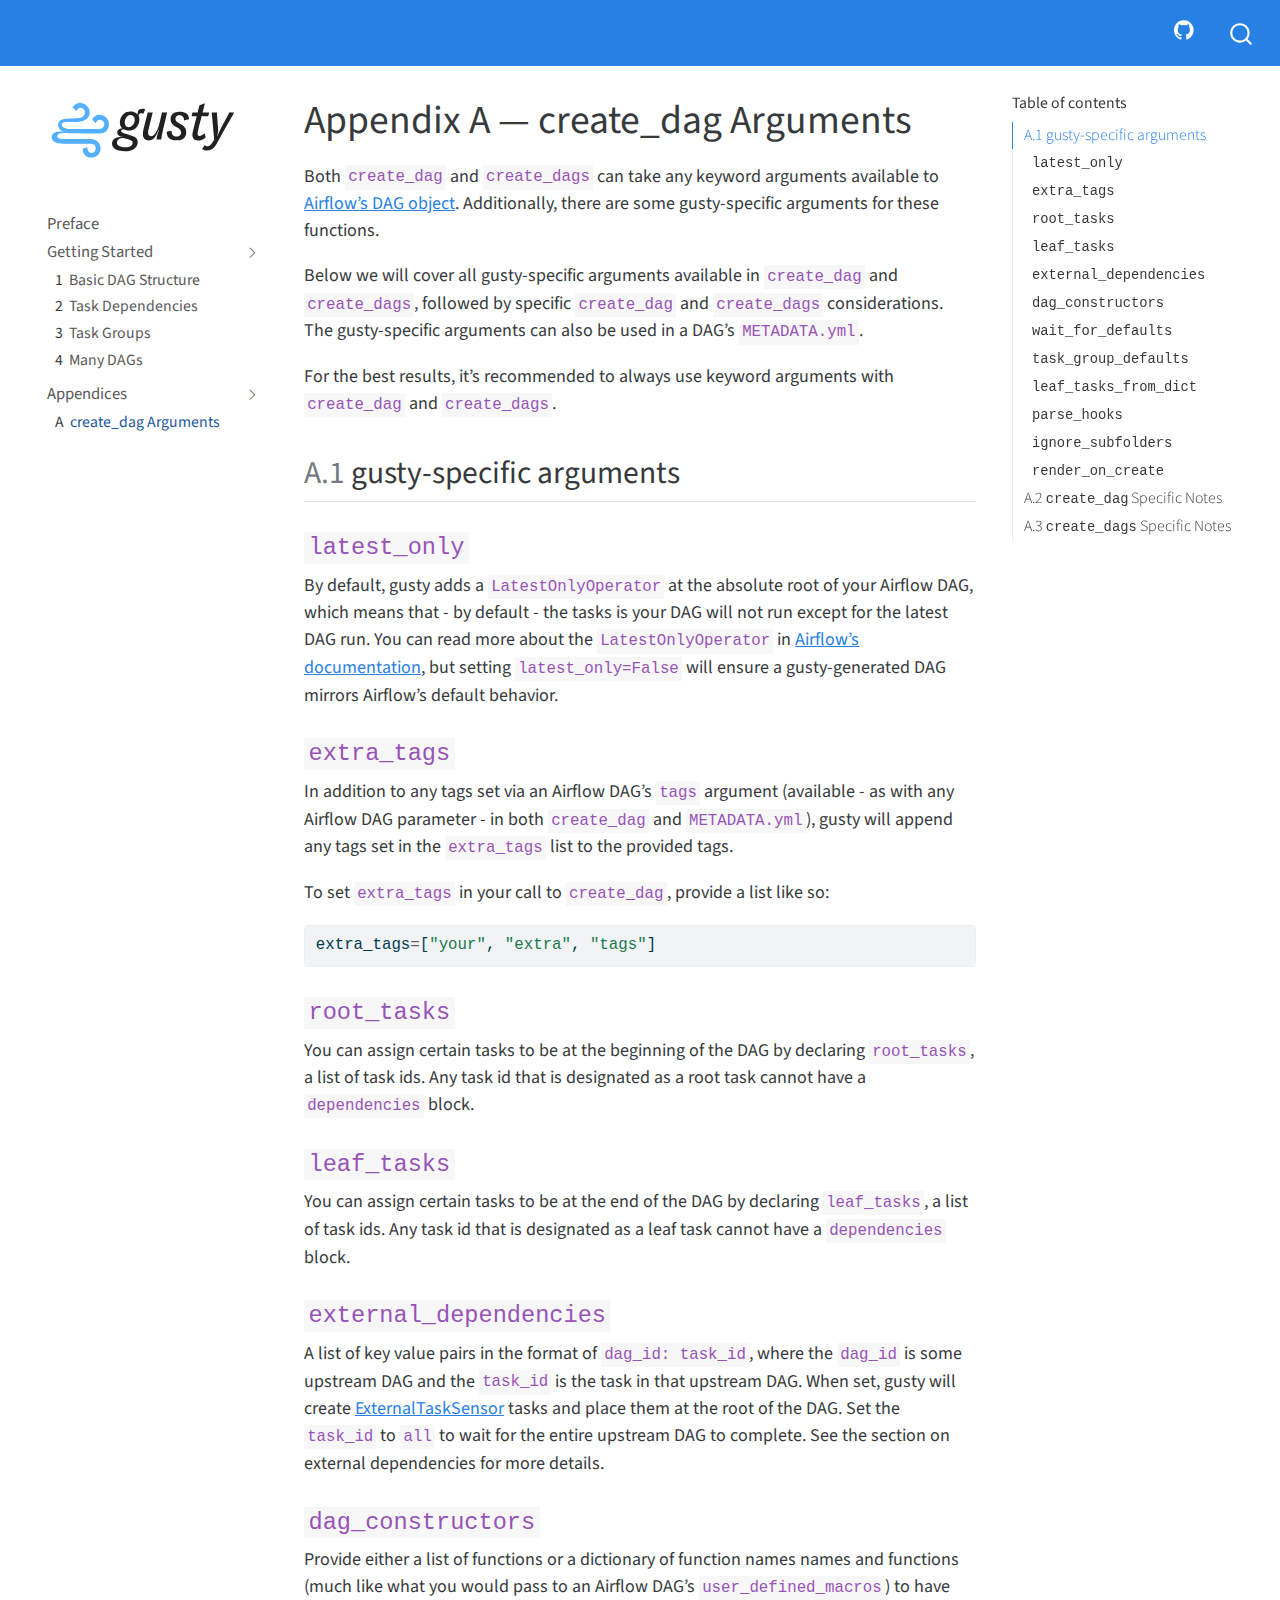
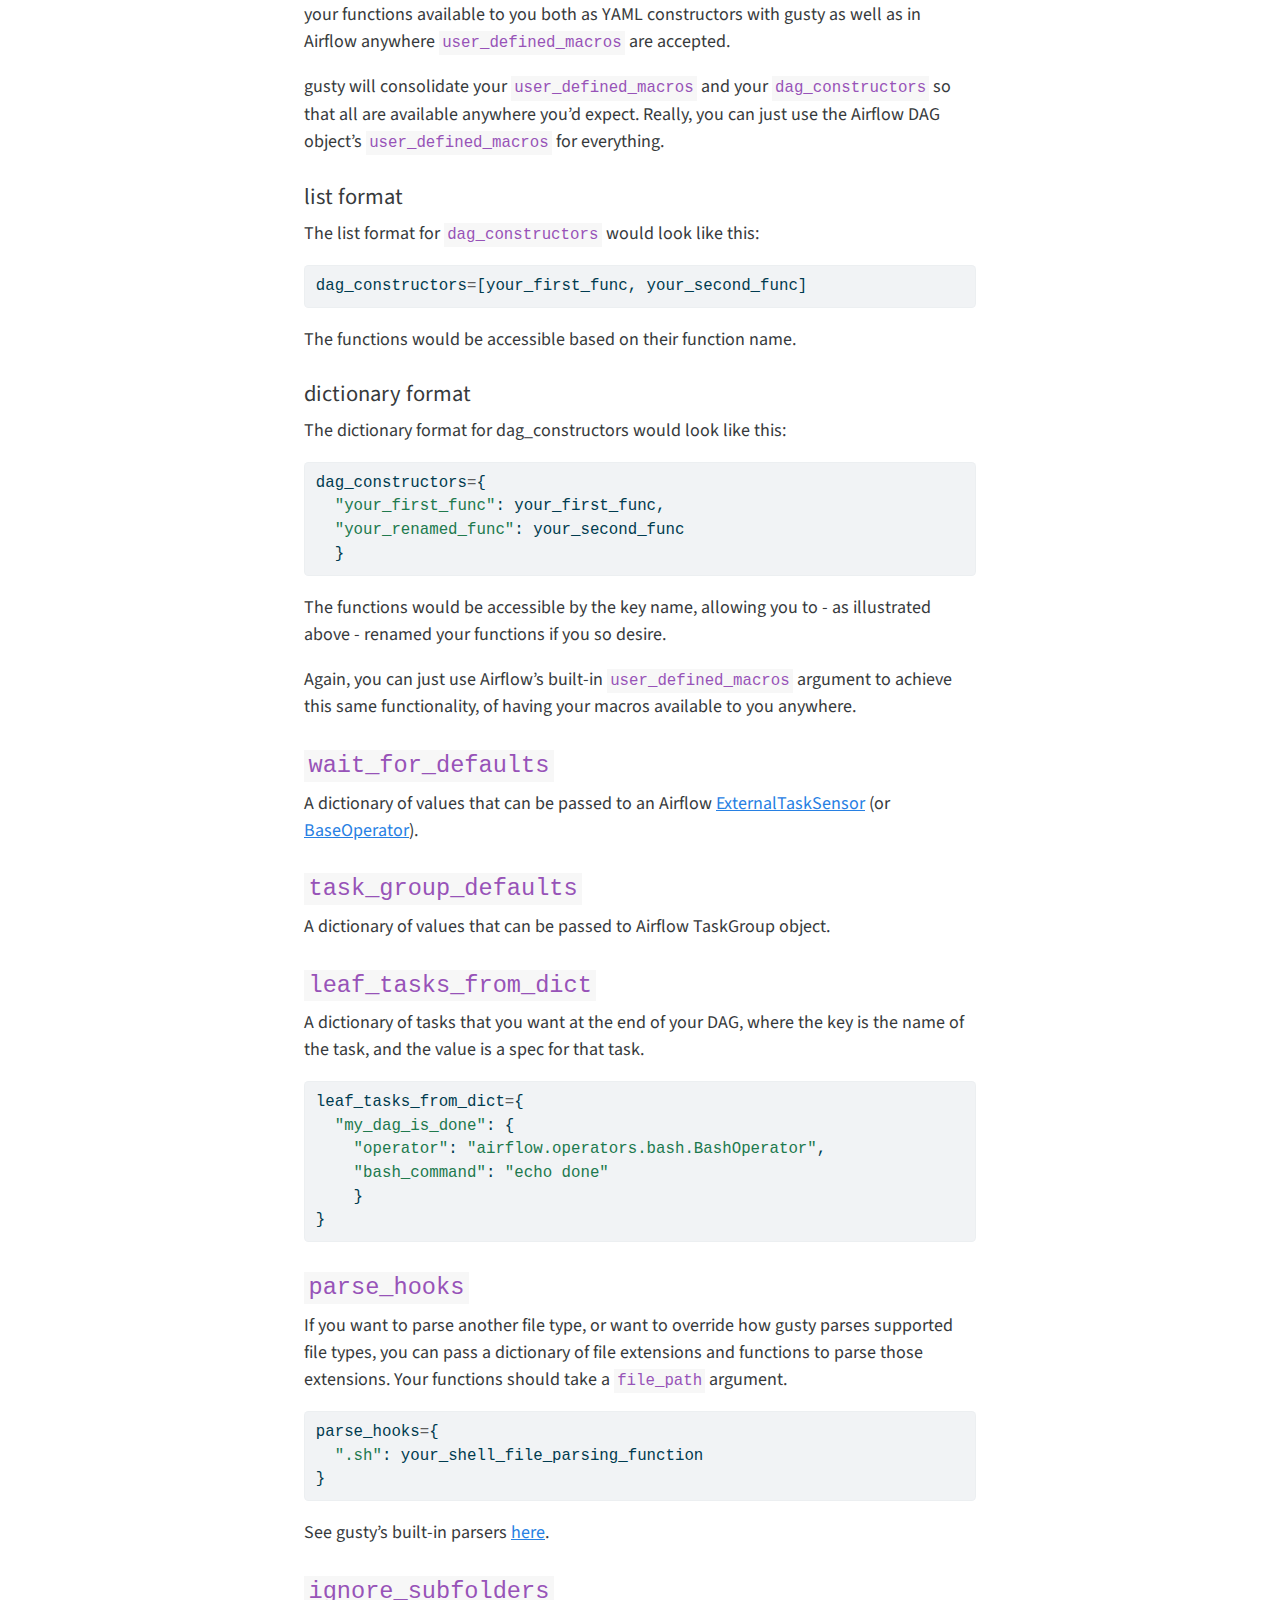
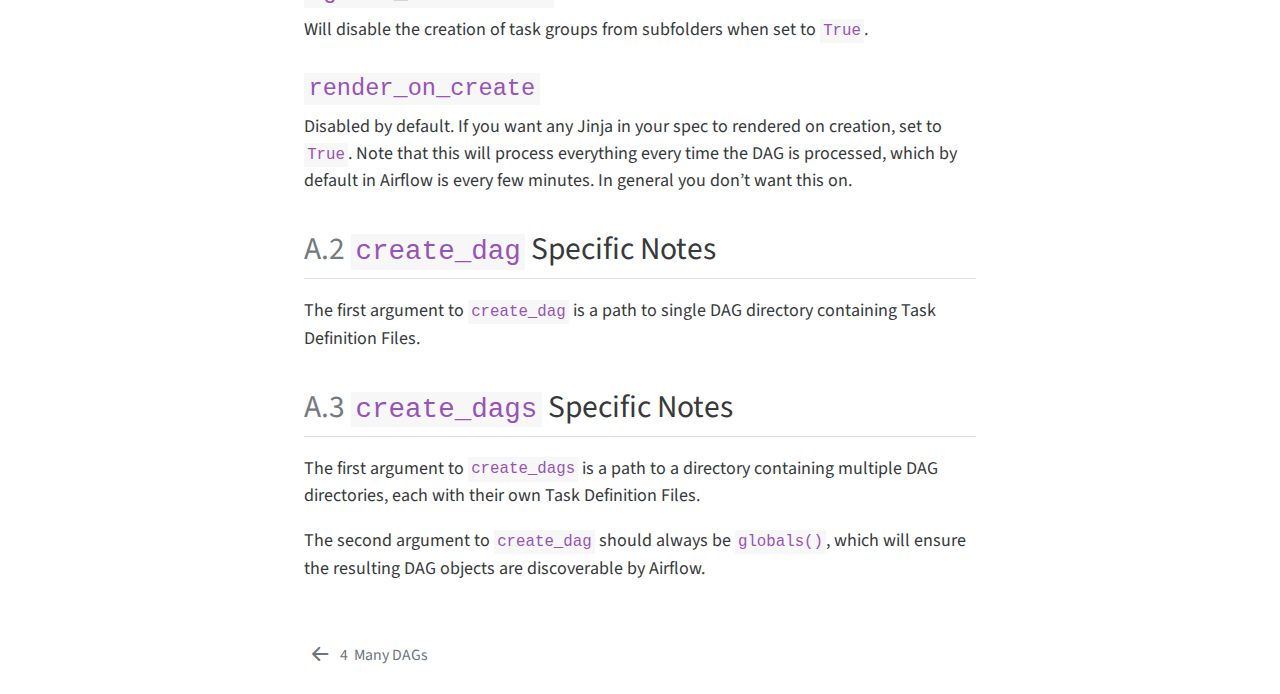
==== create-dag-args.html @ c67a5c5e "Built site for gh-pages" ====
<!DOCTYPE html>
<html xmlns="http://www.w3.org/1999/xhtml" lang="en" xml:lang="en"><head>

<meta charset="utf-8">
<meta name="generator" content="quarto-1.2.475">

<meta name="viewport" content="width=device-width, initial-scale=1.0, user-scalable=yes">


<title>Appendix A — create_dag Arguments</title>
<style>
code{white-space: pre-wrap;}
span.smallcaps{font-variant: small-caps;}
div.columns{display: flex; gap: min(4vw, 1.5em);}
div.column{flex: auto; overflow-x: auto;}
div.hanging-indent{margin-left: 1.5em; text-indent: -1.5em;}
ul.task-list{list-style: none;}
ul.task-list li input[type="checkbox"] {
  width: 0.8em;
  margin: 0 0.8em 0.2em -1.6em;
  vertical-align: middle;
}
pre > code.sourceCode { white-space: pre; position: relative; }
pre > code.sourceCode > span { display: inline-block; line-height: 1.25; }
pre > code.sourceCode > span:empty { height: 1.2em; }
.sourceCode { overflow: visible; }
code.sourceCode > span { color: inherit; text-decoration: inherit; }
div.sourceCode { margin: 1em 0; }
pre.sourceCode { margin: 0; }
@media screen {
div.sourceCode { overflow: auto; }
}
@media print {
pre > code.sourceCode { white-space: pre-wrap; }
pre > code.sourceCode > span { text-indent: -5em; padding-left: 5em; }
}
pre.numberSource code
  { counter-reset: source-line 0; }
pre.numberSource code > span
  { position: relative; left: -4em; counter-increment: source-line; }
pre.numberSource code > span > a:first-child::before
  { content: counter(source-line);
    position: relative; left: -1em; text-align: right; vertical-align: baseline;
    border: none; display: inline-block;
    -webkit-touch-callout: none; -webkit-user-select: none;
    -khtml-user-select: none; -moz-user-select: none;
    -ms-user-select: none; user-select: none;
    padding: 0 4px; width: 4em;
    color: #aaaaaa;
  }
pre.numberSource { margin-left: 3em; border-left: 1px solid #aaaaaa;  padding-left: 4px; }
div.sourceCode
  {   }
@media screen {
pre > code.sourceCode > span > a:first-child::before { text-decoration: underline; }
}
code span.al { color: #ff0000; font-weight: bold; } /* Alert */
code span.an { color: #60a0b0; font-weight: bold; font-style: italic; } /* Annotation */
code span.at { color: #7d9029; } /* Attribute */
code span.bn { color: #40a070; } /* BaseN */
code span.bu { color: #008000; } /* BuiltIn */
code span.cf { color: #007020; font-weight: bold; } /* ControlFlow */
code span.ch { color: #4070a0; } /* Char */
code span.cn { color: #880000; } /* Constant */
code span.co { color: #60a0b0; font-style: italic; } /* Comment */
code span.cv { color: #60a0b0; font-weight: bold; font-style: italic; } /* CommentVar */
code span.do { color: #ba2121; font-style: italic; } /* Documentation */
code span.dt { color: #902000; } /* DataType */
code span.dv { color: #40a070; } /* DecVal */
code span.er { color: #ff0000; font-weight: bold; } /* Error */
code span.ex { } /* Extension */
code span.fl { color: #40a070; } /* Float */
code span.fu { color: #06287e; } /* Function */
code span.im { color: #008000; font-weight: bold; } /* Import */
code span.in { color: #60a0b0; font-weight: bold; font-style: italic; } /* Information */
code span.kw { color: #007020; font-weight: bold; } /* Keyword */
code span.op { color: #666666; } /* Operator */
code span.ot { color: #007020; } /* Other */
code span.pp { color: #bc7a00; } /* Preprocessor */
code span.sc { color: #4070a0; } /* SpecialChar */
code span.ss { color: #bb6688; } /* SpecialString */
code span.st { color: #4070a0; } /* String */
code span.va { color: #19177c; } /* Variable */
code span.vs { color: #4070a0; } /* VerbatimString */
code span.wa { color: #60a0b0; font-weight: bold; font-style: italic; } /* Warning */
</style>


<script src="site_libs/quarto-nav/quarto-nav.js"></script>
<script src="site_libs/clipboard/clipboard.min.js"></script>
<script src="site_libs/quarto-search/autocomplete.umd.js"></script>
<script src="site_libs/quarto-search/fuse.min.js"></script>
<script src="site_libs/quarto-search/quarto-search.js"></script>
<meta name="quarto:offset" content="./">
<link href="./many-dags.html" rel="prev">
<link href="./media/logo/favicon.png" rel="icon" type="image/png">
<script src="site_libs/quarto-html/quarto.js"></script>
<script src="site_libs/quarto-html/popper.min.js"></script>
<script src="site_libs/quarto-html/tippy.umd.min.js"></script>
<script src="site_libs/quarto-html/anchor.min.js"></script>
<link href="site_libs/quarto-html/tippy.css" rel="stylesheet">
<link href="site_libs/quarto-html/quarto-syntax-highlighting.css" rel="stylesheet" id="quarto-text-highlighting-styles">
<script src="site_libs/bootstrap/bootstrap.min.js"></script>
<link href="site_libs/bootstrap/bootstrap-icons.css" rel="stylesheet">
<link href="site_libs/bootstrap/bootstrap.min.css" rel="stylesheet" id="quarto-bootstrap" data-mode="light">
<script id="quarto-search-options" type="application/json">{
  "location": "navbar",
  "copy-button": false,
  "collapse-after": 3,
  "panel-placement": "end",
  "type": "overlay",
  "limit": 20,
  "language": {
    "search-no-results-text": "No results",
    "search-matching-documents-text": "matching documents",
    "search-copy-link-title": "Copy link to search",
    "search-hide-matches-text": "Hide additional matches",
    "search-more-match-text": "more match in this document",
    "search-more-matches-text": "more matches in this document",
    "search-clear-button-title": "Clear",
    "search-detached-cancel-button-title": "Cancel",
    "search-submit-button-title": "Submit"
  }
}</script>


</head>

<body class="nav-sidebar floating nav-fixed">

<div id="quarto-search-results"></div>
  <header id="quarto-header" class="headroom fixed-top">
    <nav class="navbar navbar-expand-lg navbar-dark ">
      <div class="navbar-container container-fluid">
          <button class="navbar-toggler" type="button" data-bs-toggle="collapse" data-bs-target="#navbarCollapse" aria-controls="navbarCollapse" aria-expanded="false" aria-label="Toggle navigation" onclick="if (window.quartoToggleHeadroom) { window.quartoToggleHeadroom(); }">
  <span class="navbar-toggler-icon"></span>
</button>
          <div class="collapse navbar-collapse" id="navbarCollapse">
            <ul class="navbar-nav navbar-nav-scroll ms-auto">
  <li class="nav-item compact">
    <a class="nav-link" href="https://github.com/chriscardillo/gusty"><i class="bi bi-github" role="img">
</i> 
 <span class="menu-text"></span></a>
  </li>  
</ul>
              <div id="quarto-search" class="" title="Search"></div>
          </div> <!-- /navcollapse -->
      </div> <!-- /container-fluid -->
    </nav>
  <nav class="quarto-secondary-nav" data-bs-toggle="collapse" data-bs-target="#quarto-sidebar" aria-controls="quarto-sidebar" aria-expanded="false" aria-label="Toggle sidebar navigation" onclick="if (window.quartoToggleHeadroom) { window.quartoToggleHeadroom(); }">
    <div class="container-fluid d-flex justify-content-between">
      <h1 class="quarto-secondary-nav-title">Appendix A — create_dag Arguments</h1>
      <button type="button" class="quarto-btn-toggle btn" aria-label="Show secondary navigation">
        <i class="bi bi-chevron-right"></i>
      </button>
    </div>
  </nav>
</header>
<!-- content -->
<div id="quarto-content" class="quarto-container page-columns page-rows-contents page-layout-article page-navbar">
<!-- sidebar -->
  <nav id="quarto-sidebar" class="sidebar collapse sidebar-navigation floating overflow-auto">
    <div class="pt-lg-2 mt-2 text-left sidebar-header">
      <a href="./index.html" class="sidebar-logo-link">
      <img src="./media/logo/logo_500.svg" alt="" class="sidebar-logo py-0 d-lg-inline d-none">
      </a>
      </div>
      <div class="mt-2 flex-shrink-0 align-items-center">
        <div class="sidebar-search">
        <div id="quarto-search" class="" title="Search"></div>
        </div>
      </div>
    <div class="sidebar-menu-container"> 
    <ul class="list-unstyled mt-1">
        <li class="sidebar-item">
  <div class="sidebar-item-container"> 
  <a href="./index.html" class="sidebar-item-text sidebar-link">Preface</a>
  </div>
</li>
        <li class="sidebar-item sidebar-item-section">
      <div class="sidebar-item-container"> 
            <a class="sidebar-item-text sidebar-link text-start" data-bs-toggle="collapse" data-bs-target="#quarto-sidebar-section-1" aria-expanded="true">Getting Started</a>
          <a class="sidebar-item-toggle text-start" data-bs-toggle="collapse" data-bs-target="#quarto-sidebar-section-1" aria-expanded="true">
            <i class="bi bi-chevron-right ms-2"></i>
          </a> 
      </div>
      <ul id="quarto-sidebar-section-1" class="collapse list-unstyled sidebar-section depth1 show">  
          <li class="sidebar-item">
  <div class="sidebar-item-container"> 
  <a href="./gusty-basics.html" class="sidebar-item-text sidebar-link"><span class="chapter-number">1</span>&nbsp; <span class="chapter-title">Basic DAG Structure</span></a>
  </div>
</li>
          <li class="sidebar-item">
  <div class="sidebar-item-container"> 
  <a href="./task-dependencies.html" class="sidebar-item-text sidebar-link"><span class="chapter-number">2</span>&nbsp; <span class="chapter-title">Task Dependencies</span></a>
  </div>
</li>
          <li class="sidebar-item">
  <div class="sidebar-item-container"> 
  <a href="./task-groups.html" class="sidebar-item-text sidebar-link"><span class="chapter-number">3</span>&nbsp; <span class="chapter-title">Task Groups</span></a>
  </div>
</li>
          <li class="sidebar-item">
  <div class="sidebar-item-container"> 
  <a href="./many-dags.html" class="sidebar-item-text sidebar-link"><span class="chapter-number">4</span>&nbsp; <span class="chapter-title">Many DAGs</span></a>
  </div>
</li>
      </ul>
  </li>
        <li class="sidebar-item sidebar-item-section">
      <div class="sidebar-item-container"> 
            <a class="sidebar-item-text sidebar-link text-start" data-bs-toggle="collapse" data-bs-target="#quarto-sidebar-section-2" aria-expanded="true">Appendices</a>
          <a class="sidebar-item-toggle text-start" data-bs-toggle="collapse" data-bs-target="#quarto-sidebar-section-2" aria-expanded="true">
            <i class="bi bi-chevron-right ms-2"></i>
          </a> 
      </div>
      <ul id="quarto-sidebar-section-2" class="collapse list-unstyled sidebar-section depth1 show">  
          <li class="sidebar-item">
  <div class="sidebar-item-container"> 
  <a href="./create-dag-args.html" class="sidebar-item-text sidebar-link active"><span class="chapter-number">A</span>&nbsp; <span class="chapter-title">create_dag Arguments</span></a>
  </div>
</li>
      </ul>
  </li>
    </ul>
    </div>
</nav>
<!-- margin-sidebar -->
    <div id="quarto-margin-sidebar" class="sidebar margin-sidebar">
        <nav id="TOC" role="doc-toc" class="toc-active">
    <h2 id="toc-title">Table of contents</h2>
   
  <ul>
  <li><a href="#gusty-specific-arguments" id="toc-gusty-specific-arguments" class="nav-link active" data-scroll-target="#gusty-specific-arguments"><span class="toc-section-number">A.1</span>  gusty-specific arguments</a>
  <ul class="collapse">
  <li><a href="#latest_only" id="toc-latest_only" class="nav-link" data-scroll-target="#latest_only"><code>latest_only</code></a></li>
  <li><a href="#extra_tags" id="toc-extra_tags" class="nav-link" data-scroll-target="#extra_tags"><code>extra_tags</code></a></li>
  <li><a href="#root_tasks" id="toc-root_tasks" class="nav-link" data-scroll-target="#root_tasks"><code>root_tasks</code></a></li>
  <li><a href="#leaf_tasks" id="toc-leaf_tasks" class="nav-link" data-scroll-target="#leaf_tasks"><code>leaf_tasks</code></a></li>
  <li><a href="#external_dependencies" id="toc-external_dependencies" class="nav-link" data-scroll-target="#external_dependencies"><code>external_dependencies</code></a></li>
  <li><a href="#dag_constructors" id="toc-dag_constructors" class="nav-link" data-scroll-target="#dag_constructors"><code>dag_constructors</code></a></li>
  <li><a href="#wait_for_defaults" id="toc-wait_for_defaults" class="nav-link" data-scroll-target="#wait_for_defaults"><code>wait_for_defaults</code></a></li>
  <li><a href="#task_group_defaults" id="toc-task_group_defaults" class="nav-link" data-scroll-target="#task_group_defaults"><code>task_group_defaults</code></a></li>
  <li><a href="#leaf_tasks_from_dict" id="toc-leaf_tasks_from_dict" class="nav-link" data-scroll-target="#leaf_tasks_from_dict"><code>leaf_tasks_from_dict</code></a></li>
  <li><a href="#parse_hooks" id="toc-parse_hooks" class="nav-link" data-scroll-target="#parse_hooks"><code>parse_hooks</code></a></li>
  <li><a href="#ignore_subfolders" id="toc-ignore_subfolders" class="nav-link" data-scroll-target="#ignore_subfolders"><code>ignore_subfolders</code></a></li>
  <li><a href="#render_on_create" id="toc-render_on_create" class="nav-link" data-scroll-target="#render_on_create"><code>render_on_create</code></a></li>
  </ul></li>
  <li><a href="#create_dag-specific-notes" id="toc-create_dag-specific-notes" class="nav-link" data-scroll-target="#create_dag-specific-notes"><span class="toc-section-number">A.2</span>  <code>create_dag</code> Specific Notes</a></li>
  <li><a href="#create_dags-specific-notes" id="toc-create_dags-specific-notes" class="nav-link" data-scroll-target="#create_dags-specific-notes"><span class="toc-section-number">A.3</span>  <code>create_dags</code> Specific Notes</a></li>
  </ul>
</nav>
    </div>
<!-- main -->
<main class="content" id="quarto-document-content">

<header id="title-block-header" class="quarto-title-block default">
<div class="quarto-title">
<h1 class="title d-none d-lg-block">Appendix A — create_dag Arguments</h1>
</div>



<div class="quarto-title-meta">

    
  
    
  </div>
  

</header>

<p>Both <code>create_dag</code> and <code>create_dags</code> can take any keyword arguments available to <a href="https://airflow.apache.org/docs/apache-airflow/stable/_api/airflow/models/dag/index.html#airflow.models.dag.DAG">Airflow’s DAG object</a>. Additionally, there are some gusty-specific arguments for these functions.</p>
<p>Below we will cover all gusty-specific arguments available in <code>create_dag</code> and <code>create_dags</code>, followed by specific <code>create_dag</code> and <code>create_dags</code> considerations. The gusty-specific arguments can also be used in a DAG’s <code>METADATA.yml</code>.</p>
<p>For the best results, it’s recommended to always use keyword arguments with <code>create_dag</code> and <code>create_dags</code>.</p>
<section id="gusty-specific-arguments" class="level2" data-number="A.1">
<h2 data-number="A.1" class="anchored" data-anchor-id="gusty-specific-arguments"><span class="header-section-number">A.1</span> gusty-specific arguments</h2>
<section id="latest_only" class="level3">
<h3 class="anchored" data-anchor-id="latest_only"><code>latest_only</code></h3>
<p>By default, gusty adds a <code>LatestOnlyOperator</code> at the absolute root of your Airflow DAG, which means that - by default - the tasks is your DAG will not run except for the latest DAG run. You can read more about the <code>LatestOnlyOperator</code> in <a href="https://airflow.apache.org/docs/apache-airflow/stable/_api/airflow/operators/latest_only/index.html#airflow.operators.latest_only.LatestOnlyOperator">Airflow’s documentation</a>, but setting <code>latest_only=False</code> will ensure a gusty-generated DAG mirrors Airflow’s default behavior.</p>
</section>
<section id="extra_tags" class="level3">
<h3 class="anchored" data-anchor-id="extra_tags"><code>extra_tags</code></h3>
<p>In addition to any tags set via an Airflow DAG’s <code>tags</code> argument (available - as with any Airflow DAG parameter - in both <code>create_dag</code> and <code>METADATA.yml</code>), gusty will append any tags set in the <code>extra_tags</code> list to the provided tags.</p>
<p>To set <code>extra_tags</code> in your call to <code>create_dag</code>, provide a list like so:</p>
<div class="sourceCode" id="cb1"><pre class="sourceCode python code-with-copy"><code class="sourceCode python"><span id="cb1-1"><a href="#cb1-1" aria-hidden="true" tabindex="-1"></a>extra_tags<span class="op">=</span>[<span class="st">"your"</span>, <span class="st">"extra"</span>, <span class="st">"tags"</span>]</span></code><button title="Copy to Clipboard" class="code-copy-button"><i class="bi"></i></button></pre></div>
</section>
<section id="root_tasks" class="level3">
<h3 class="anchored" data-anchor-id="root_tasks"><code>root_tasks</code></h3>
<p>You can assign certain tasks to be at the beginning of the DAG by declaring <code>root_tasks</code>, a list of task ids. Any task id that is designated as a root task cannot have a <code>dependencies</code> block.</p>
</section>
<section id="leaf_tasks" class="level3">
<h3 class="anchored" data-anchor-id="leaf_tasks"><code>leaf_tasks</code></h3>
<p>You can assign certain tasks to be at the end of the DAG by declaring <code>leaf_tasks</code>, a list of task ids. Any task id that is designated as a leaf task cannot have a <code>dependencies</code> block.</p>
</section>
<section id="external_dependencies" class="level3">
<h3 class="anchored" data-anchor-id="external_dependencies"><code>external_dependencies</code></h3>
<p>A list of key value pairs in the format of <code>dag_id: task_id</code>, where the <code>dag_id</code> is some upstream DAG and the <code>task_id</code> is the task in that upstream DAG. When set, gusty will create <a href="https://airflow.apache.org/docs/apache-airflow/stable/_api/airflow/sensors/external_task/index.html#airflow.sensors.external_task.ExternalTaskSensor">ExternalTaskSensor</a> tasks and place them at the root of the DAG. Set the <code>task_id</code> to <code>all</code> to wait for the entire upstream DAG to complete. See the section on external dependencies for more details.</p>
</section>
<section id="dag_constructors" class="level3">
<h3 class="anchored" data-anchor-id="dag_constructors"><code>dag_constructors</code></h3>
<p>Provide either a list of functions or a dictionary of function names names and functions (much like what you would pass to an Airflow DAG’s <code>user_defined_macros</code>) to have your functions available to you both as YAML constructors with gusty as well as in Airflow anywhere <code>user_defined_macros</code> are accepted.</p>
<p>gusty will consolidate your <code>user_defined_macros</code> and your <code>dag_constructors</code> so that all are available anywhere you’d expect. Really, you can just use the Airflow DAG object’s <code>user_defined_macros</code> for everything.</p>
<section id="list-format" class="level4">
<h4 class="anchored" data-anchor-id="list-format">list format</h4>
<p>The list format for <code>dag_constructors</code> would look like this:</p>
<div class="sourceCode" id="cb2"><pre class="sourceCode python code-with-copy"><code class="sourceCode python"><span id="cb2-1"><a href="#cb2-1" aria-hidden="true" tabindex="-1"></a>dag_constructors<span class="op">=</span>[your_first_func, your_second_func]</span></code><button title="Copy to Clipboard" class="code-copy-button"><i class="bi"></i></button></pre></div>
<p>The functions would be accessible based on their function name.</p>
</section>
<section id="dictionary-format" class="level4">
<h4 class="anchored" data-anchor-id="dictionary-format">dictionary format</h4>
<p>The dictionary format for dag_constructors would look like this:</p>
<div class="sourceCode" id="cb3"><pre class="sourceCode python code-with-copy"><code class="sourceCode python"><span id="cb3-1"><a href="#cb3-1" aria-hidden="true" tabindex="-1"></a>dag_constructors<span class="op">=</span>{</span>
<span id="cb3-2"><a href="#cb3-2" aria-hidden="true" tabindex="-1"></a>  <span class="st">"your_first_func"</span>: your_first_func,</span>
<span id="cb3-3"><a href="#cb3-3" aria-hidden="true" tabindex="-1"></a>  <span class="st">"your_renamed_func"</span>: your_second_func</span>
<span id="cb3-4"><a href="#cb3-4" aria-hidden="true" tabindex="-1"></a>  }</span></code><button title="Copy to Clipboard" class="code-copy-button"><i class="bi"></i></button></pre></div>
<p>The functions would be accessible by the key name, allowing you to - as illustrated above - renamed your functions if you so desire.</p>
<p>Again, you can just use Airflow’s built-in <code>user_defined_macros</code> argument to achieve this same functionality, of having your macros available to you anywhere.</p>
</section>
</section>
<section id="wait_for_defaults" class="level3">
<h3 class="anchored" data-anchor-id="wait_for_defaults"><code>wait_for_defaults</code></h3>
<p>A dictionary of values that can be passed to an Airflow <a href="https://airflow.apache.org/docs/apache-airflow/stable/_api/airflow/sensors/external_task/index.html#airflow.sensors.external_task.ExternalTaskSensor">ExternalTaskSensor</a> (or <a href="https://airflow.apache.org/docs/apache-airflow/stable/_api/airflow/models/baseoperator/index.html#airflow.models.baseoperator.BaseOperatorMeta">BaseOperator</a>).</p>
</section>
<section id="task_group_defaults" class="level3">
<h3 class="anchored" data-anchor-id="task_group_defaults"><code>task_group_defaults</code></h3>
<p>A dictionary of values that can be passed to Airflow TaskGroup object.</p>
</section>
<section id="leaf_tasks_from_dict" class="level3">
<h3 class="anchored" data-anchor-id="leaf_tasks_from_dict"><code>leaf_tasks_from_dict</code></h3>
<p>A dictionary of tasks that you want at the end of your DAG, where the key is the name of the task, and the value is a spec for that task.</p>
<div class="sourceCode" id="cb4"><pre class="sourceCode python code-with-copy"><code class="sourceCode python"><span id="cb4-1"><a href="#cb4-1" aria-hidden="true" tabindex="-1"></a>leaf_tasks_from_dict<span class="op">=</span>{</span>
<span id="cb4-2"><a href="#cb4-2" aria-hidden="true" tabindex="-1"></a>  <span class="st">"my_dag_is_done"</span>: {</span>
<span id="cb4-3"><a href="#cb4-3" aria-hidden="true" tabindex="-1"></a>    <span class="st">"operator"</span>: <span class="st">"airflow.operators.bash.BashOperator"</span>,</span>
<span id="cb4-4"><a href="#cb4-4" aria-hidden="true" tabindex="-1"></a>    <span class="st">"bash_command"</span>: <span class="st">"echo done"</span></span>
<span id="cb4-5"><a href="#cb4-5" aria-hidden="true" tabindex="-1"></a>    }</span>
<span id="cb4-6"><a href="#cb4-6" aria-hidden="true" tabindex="-1"></a>}</span></code><button title="Copy to Clipboard" class="code-copy-button"><i class="bi"></i></button></pre></div>
</section>
<section id="parse_hooks" class="level3">
<h3 class="anchored" data-anchor-id="parse_hooks"><code>parse_hooks</code></h3>
<p>If you want to parse another file type, or want to override how gusty parses supported file types, you can pass a dictionary of file extensions and functions to parse those extensions. Your functions should take a <code>file_path</code> argument.</p>
<div class="sourceCode" id="cb5"><pre class="sourceCode python code-with-copy"><code class="sourceCode python"><span id="cb5-1"><a href="#cb5-1" aria-hidden="true" tabindex="-1"></a>parse_hooks<span class="op">=</span>{</span>
<span id="cb5-2"><a href="#cb5-2" aria-hidden="true" tabindex="-1"></a>  <span class="st">".sh"</span>: your_shell_file_parsing_function</span>
<span id="cb5-3"><a href="#cb5-3" aria-hidden="true" tabindex="-1"></a>}</span></code><button title="Copy to Clipboard" class="code-copy-button"><i class="bi"></i></button></pre></div>
<p>See gusty’s built-in parsers <a href="https://github.com/chriscardillo/gusty/blob/main/gusty/parsing/parsers.py">here</a>.</p>
</section>
<section id="ignore_subfolders" class="level3">
<h3 class="anchored" data-anchor-id="ignore_subfolders"><code>ignore_subfolders</code></h3>
<p>Will disable the creation of task groups from subfolders when set to <code>True</code>.</p>
</section>
<section id="render_on_create" class="level3">
<h3 class="anchored" data-anchor-id="render_on_create"><code>render_on_create</code></h3>
<p>Disabled by default. If you want any Jinja in your spec to rendered on creation, set to <code>True</code>. Note that this will process everything every time the DAG is processed, which by default in Airflow is every few minutes. In general you don’t want this on.</p>
</section>
</section>
<section id="create_dag-specific-notes" class="level2" data-number="A.2">
<h2 data-number="A.2" class="anchored" data-anchor-id="create_dag-specific-notes"><span class="header-section-number">A.2</span> <code>create_dag</code> Specific Notes</h2>
<p>The first argument to <code>create_dag</code> is a path to single DAG directory containing Task Definition Files.</p>
</section>
<section id="create_dags-specific-notes" class="level2" data-number="A.3">
<h2 data-number="A.3" class="anchored" data-anchor-id="create_dags-specific-notes"><span class="header-section-number">A.3</span> <code>create_dags</code> Specific Notes</h2>
<p>The first argument to <code>create_dags</code> is a path to a directory containing multiple DAG directories, each with their own Task Definition Files.</p>
<p>The second argument to <code>create_dag</code> should always be <code>globals()</code>, which will ensure the resulting DAG objects are discoverable by Airflow.</p>


</section>

</main> <!-- /main -->
<script id="quarto-html-after-body" type="application/javascript">
window.document.addEventListener("DOMContentLoaded", function (event) {
  const toggleBodyColorMode = (bsSheetEl) => {
    const mode = bsSheetEl.getAttribute("data-mode");
    const bodyEl = window.document.querySelector("body");
    if (mode === "dark") {
      bodyEl.classList.add("quarto-dark");
      bodyEl.classList.remove("quarto-light");
    } else {
      bodyEl.classList.add("quarto-light");
      bodyEl.classList.remove("quarto-dark");
    }
  }
  const toggleBodyColorPrimary = () => {
    const bsSheetEl = window.document.querySelector("link#quarto-bootstrap");
    if (bsSheetEl) {
      toggleBodyColorMode(bsSheetEl);
    }
  }
  toggleBodyColorPrimary();  
  const icon = "";
  const anchorJS = new window.AnchorJS();
  anchorJS.options = {
    placement: 'right',
    icon: icon
  };
  anchorJS.add('.anchored');
  const clipboard = new window.ClipboardJS('.code-copy-button', {
    target: function(trigger) {
      return trigger.previousElementSibling;
    }
  });
  clipboard.on('success', function(e) {
    // button target
    const button = e.trigger;
    // don't keep focus
    button.blur();
    // flash "checked"
    button.classList.add('code-copy-button-checked');
    var currentTitle = button.getAttribute("title");
    button.setAttribute("title", "Copied!");
    let tooltip;
    if (window.bootstrap) {
      button.setAttribute("data-bs-toggle", "tooltip");
      button.setAttribute("data-bs-placement", "left");
      button.setAttribute("data-bs-title", "Copied!");
      tooltip = new bootstrap.Tooltip(button, 
        { trigger: "manual", 
          customClass: "code-copy-button-tooltip",
          offset: [0, -8]});
      tooltip.show();    
    }
    setTimeout(function() {
      if (tooltip) {
        tooltip.hide();
        button.removeAttribute("data-bs-title");
        button.removeAttribute("data-bs-toggle");
        button.removeAttribute("data-bs-placement");
      }
      button.setAttribute("title", currentTitle);
      button.classList.remove('code-copy-button-checked');
    }, 1000);
    // clear code selection
    e.clearSelection();
  });
  function tippyHover(el, contentFn) {
    const config = {
      allowHTML: true,
      content: contentFn,
      maxWidth: 500,
      delay: 100,
      arrow: false,
      appendTo: function(el) {
          return el.parentElement;
      },
      interactive: true,
      interactiveBorder: 10,
      theme: 'quarto',
      placement: 'bottom-start'
    };
    window.tippy(el, config); 
  }
  const noterefs = window.document.querySelectorAll('a[role="doc-noteref"]');
  for (var i=0; i<noterefs.length; i++) {
    const ref = noterefs[i];
    tippyHover(ref, function() {
      // use id or data attribute instead here
      let href = ref.getAttribute('data-footnote-href') || ref.getAttribute('href');
      try { href = new URL(href).hash; } catch {}
      const id = href.replace(/^#\/?/, "");
      const note = window.document.getElementById(id);
      return note.innerHTML;
    });
  }
  const findCites = (el) => {
    const parentEl = el.parentElement;
    if (parentEl) {
      const cites = parentEl.dataset.cites;
      if (cites) {
        return {
          el,
          cites: cites.split(' ')
        };
      } else {
        return findCites(el.parentElement)
      }
    } else {
      return undefined;
    }
  };
  var bibliorefs = window.document.querySelectorAll('a[role="doc-biblioref"]');
  for (var i=0; i<bibliorefs.length; i++) {
    const ref = bibliorefs[i];
    const citeInfo = findCites(ref);
    if (citeInfo) {
      tippyHover(citeInfo.el, function() {
        var popup = window.document.createElement('div');
        citeInfo.cites.forEach(function(cite) {
          var citeDiv = window.document.createElement('div');
          citeDiv.classList.add('hanging-indent');
          citeDiv.classList.add('csl-entry');
          var biblioDiv = window.document.getElementById('ref-' + cite);
          if (biblioDiv) {
            citeDiv.innerHTML = biblioDiv.innerHTML;
          }
          popup.appendChild(citeDiv);
        });
        return popup.innerHTML;
      });
    }
  }
});
</script>
<nav class="page-navigation">
  <div class="nav-page nav-page-previous">
      <a href="./many-dags.html" class="pagination-link">
        <i class="bi bi-arrow-left-short"></i> <span class="nav-page-text"><span class="chapter-number">4</span>&nbsp; <span class="chapter-title">Many DAGs</span></span>
      </a>          
  </div>
  <div class="nav-page nav-page-next">
  </div>
</nav>
</div> <!-- /content -->



</body></html>
---- site_libs/quarto-html/tippy.css ----
.tippy-box[data-animation=fade][data-state=hidden]{opacity:0}[data-tippy-root]{max-width:calc(100vw - 10px)}.tippy-box{position:relative;background-color:#333;color:#fff;border-radius:4px;font-size:14px;line-height:1.4;white-space:normal;outline:0;transition-property:transform,visibility,opacity}.tippy-box[data-placement^=top]>.tippy-arrow{bottom:0}.tippy-box[data-placement^=top]>.tippy-arrow:before{bottom:-7px;left:0;border-width:8px 8px 0;border-top-color:initial;transform-origin:center top}.tippy-box[data-placement^=bottom]>.tippy-arrow{top:0}.tippy-box[data-placement^=bottom]>.tippy-arrow:before{top:-7px;left:0;border-width:0 8px 8px;border-bottom-color:initial;transform-origin:center bottom}.tippy-box[data-placement^=left]>.tippy-arrow{right:0}.tippy-box[data-placement^=left]>.tippy-arrow:before{border-width:8px 0 8px 8px;border-left-color:initial;right:-7px;transform-origin:center left}.tippy-box[data-placement^=right]>.tippy-arrow{left:0}.tippy-box[data-placement^=right]>.tippy-arrow:before{left:-7px;border-width:8px 8px 8px 0;border-right-color:initial;transform-origin:center right}.tippy-box[data-inertia][data-state=visible]{transition-timing-function:cubic-bezier(.54,1.5,.38,1.11)}.tippy-arrow{width:16px;height:16px;color:#333}.tippy-arrow:before{content:"";position:absolute;border-color:transparent;border-style:solid}.tippy-content{position:relative;padding:5px 9px;z-index:1}
---- site_libs/quarto-html/quarto-syntax-highlighting.css ----
/* quarto syntax highlight colors */
:root {
  --quarto-hl-ot-color: #003B4F;
  --quarto-hl-at-color: #657422;
  --quarto-hl-ss-color: #20794D;
  --quarto-hl-an-color: #5E5E5E;
  --quarto-hl-fu-color: #4758AB;
  --quarto-hl-st-color: #20794D;
  --quarto-hl-cf-color: #003B4F;
  --quarto-hl-op-color: #5E5E5E;
  --quarto-hl-er-color: #AD0000;
  --quarto-hl-bn-color: #AD0000;
  --quarto-hl-al-color: #AD0000;
  --quarto-hl-va-color: #111111;
  --quarto-hl-bu-color: inherit;
  --quarto-hl-ex-color: inherit;
  --quarto-hl-pp-color: #AD0000;
  --quarto-hl-in-color: #5E5E5E;
  --quarto-hl-vs-color: #20794D;
  --quarto-hl-wa-color: #5E5E5E;
  --quarto-hl-do-color: #5E5E5E;
  --quarto-hl-im-color: #00769E;
  --quarto-hl-ch-color: #20794D;
  --quarto-hl-dt-color: #AD0000;
  --quarto-hl-fl-color: #AD0000;
  --quarto-hl-co-color: #5E5E5E;
  --quarto-hl-cv-color: #5E5E5E;
  --quarto-hl-cn-color: #8f5902;
  --quarto-hl-sc-color: #5E5E5E;
  --quarto-hl-dv-color: #AD0000;
  --quarto-hl-kw-color: #003B4F;
}

/* other quarto variables */
:root {
  --quarto-font-monospace: SFMono-Regular, Menlo, Monaco, Consolas, "Liberation Mono", "Courier New", monospace;
}

pre > code.sourceCode > span {
  color: #003B4F;
}

code span {
  color: #003B4F;
}

code.sourceCode > span {
  color: #003B4F;
}

div.sourceCode,
div.sourceCode pre.sourceCode {
  color: #003B4F;
}

code span.ot {
  color: #003B4F;
}

code span.at {
  color: #657422;
}

code span.ss {
  color: #20794D;
}

code span.an {
  color: #5E5E5E;
}

code span.fu {
  color: #4758AB;
}

code span.st {
  color: #20794D;
}

code span.cf {
  color: #003B4F;
}

code span.op {
  color: #5E5E5E;
}

code span.er {
  color: #AD0000;
}

code span.bn {
  color: #AD0000;
}

code span.al {
  color: #AD0000;
}

code span.va {
  color: #111111;
}

code span.pp {
  color: #AD0000;
}

code span.in {
  color: #5E5E5E;
}

code span.vs {
  color: #20794D;
}

code span.wa {
  color: #5E5E5E;
  font-style: italic;
}

code span.do {
  color: #5E5E5E;
  font-style: italic;
}

code span.im {
  color: #00769E;
}

code span.ch {
  color: #20794D;
}

code span.dt {
  color: #AD0000;
}

code span.fl {
  color: #AD0000;
}

code span.co {
  color: #5E5E5E;
}

code span.cv {
  color: #5E5E5E;
  font-style: italic;
}

code span.cn {
  color: #8f5902;
}

code span.sc {
  color: #5E5E5E;
}

code span.dv {
  color: #AD0000;
}

code span.kw {
  color: #003B4F;
}

.prevent-inlining {
  content: "</";
}

/*# sourceMappingURL=debc5d5d77c3f9108843748ff7464032.css.map */
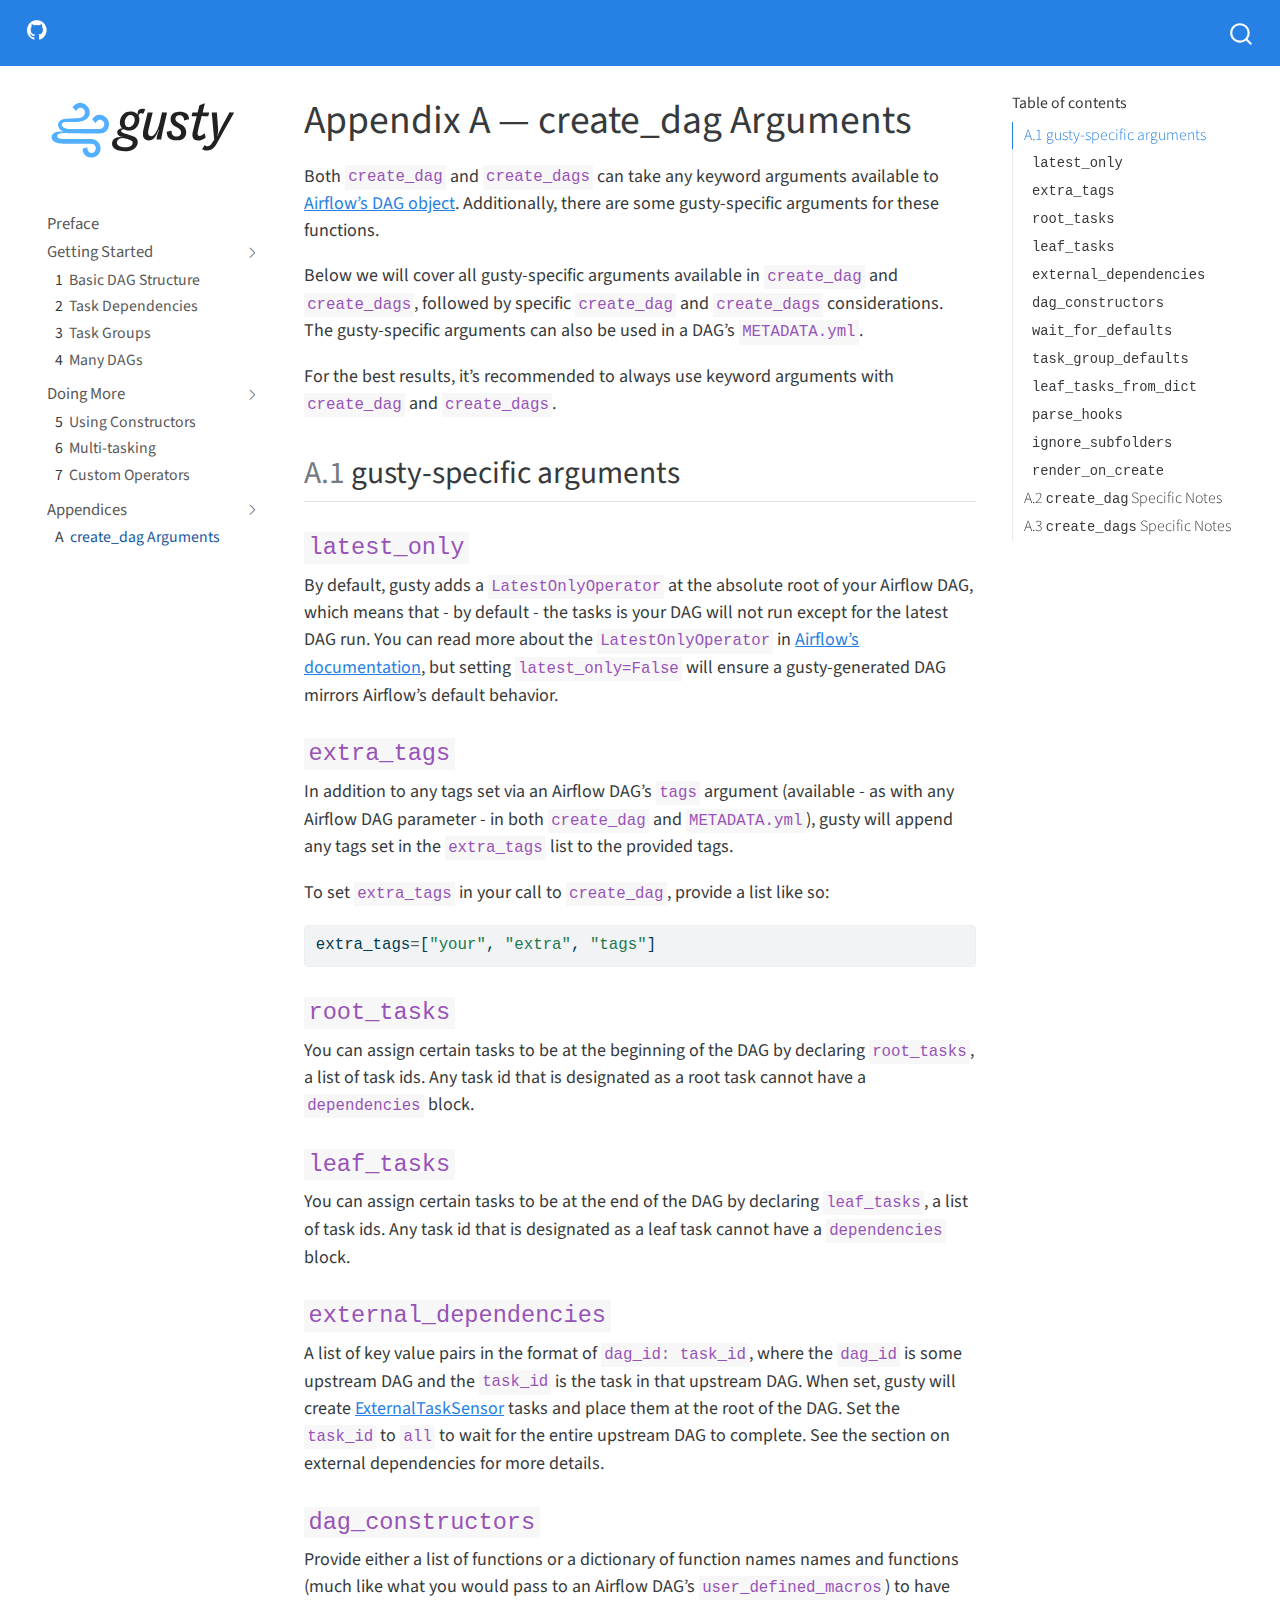
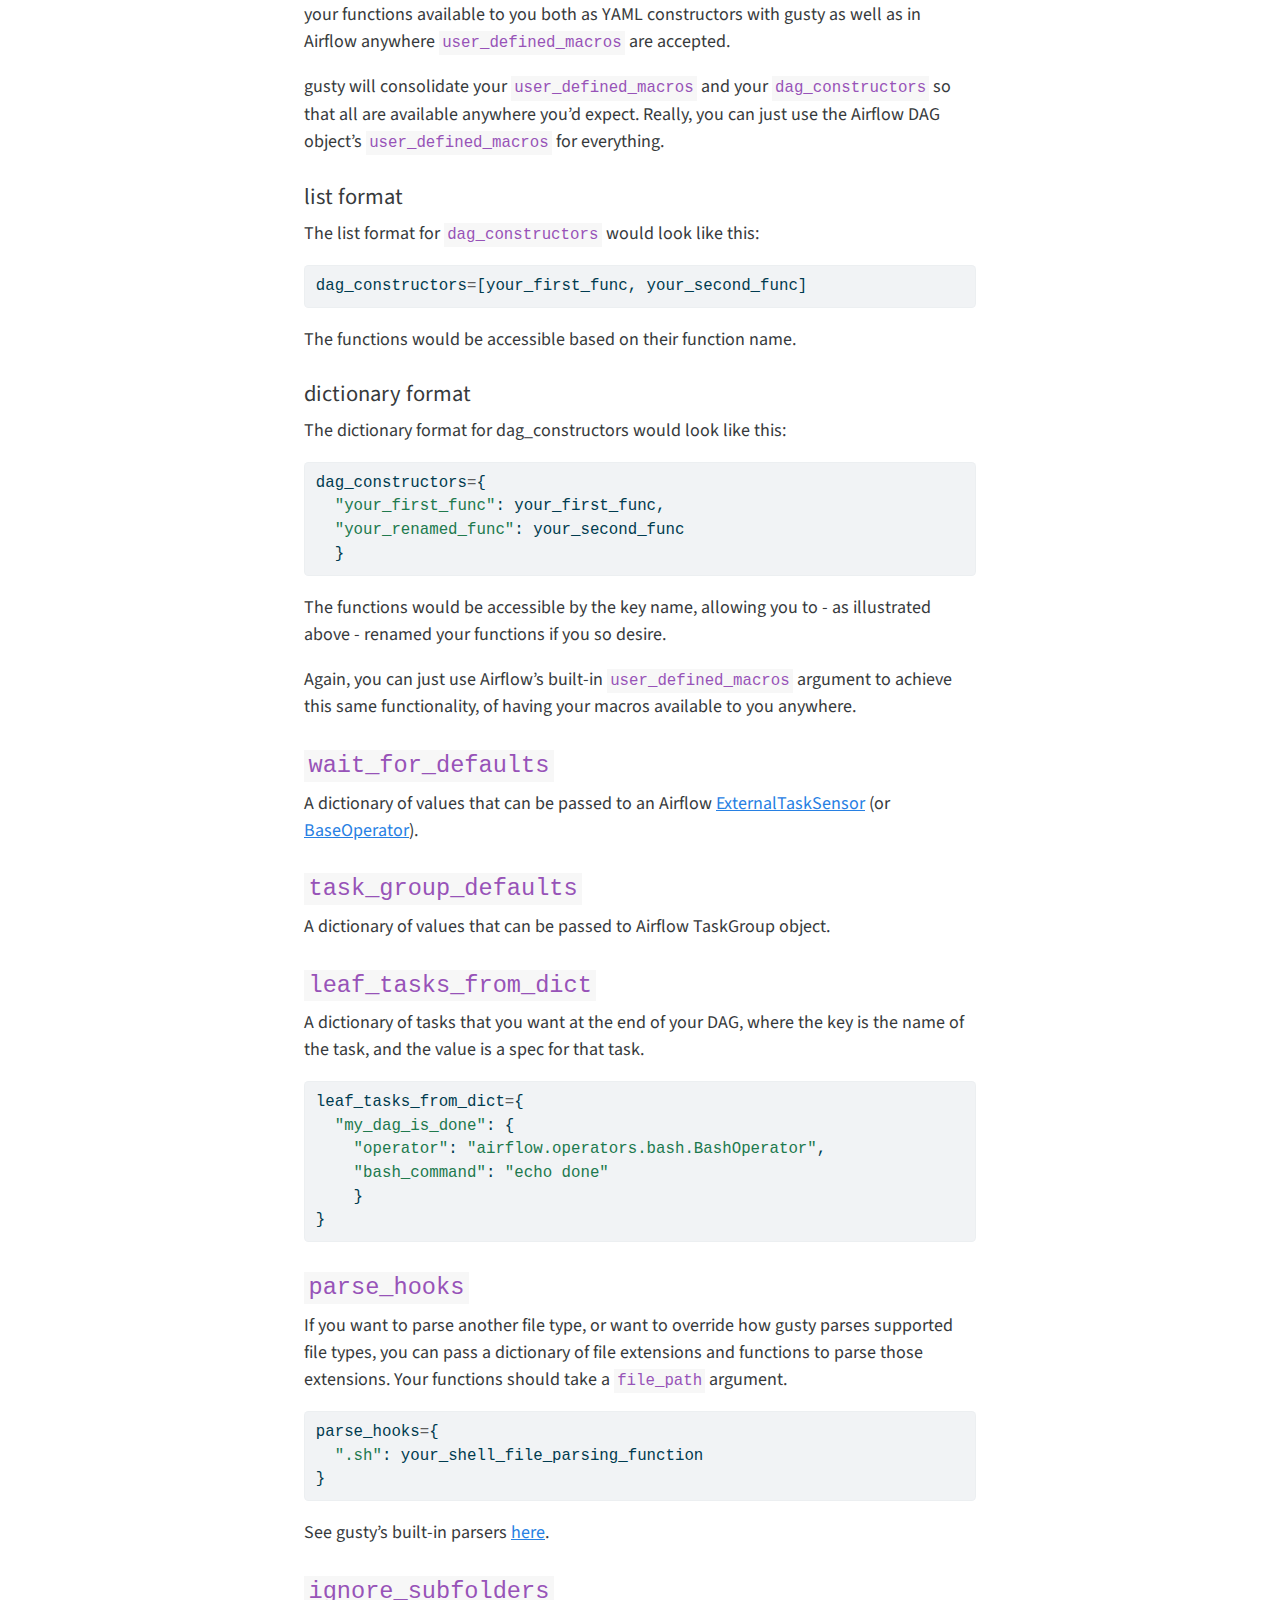
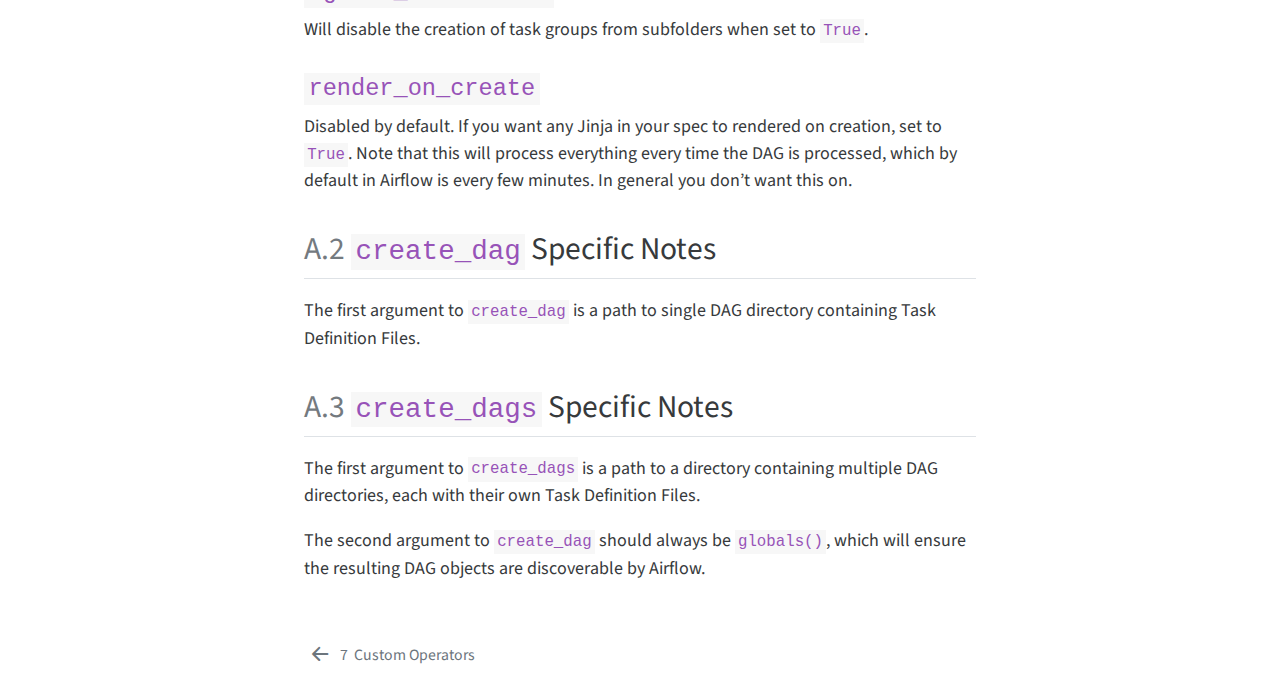
==== commit 3f0f35fb: "Built site for gh-pages" ====
--- a/create-dag-args.html
+++ b/create-dag-args.html
@@ -92,7 +92,7 @@
 <script src="site_libs/quarto-search/fuse.min.js"></script>
 <script src="site_libs/quarto-search/quarto-search.js"></script>
 <meta name="quarto:offset" content="./">
-<link href="./many-dags.html" rel="prev">
+<link href="./custom-operators.html" rel="prev">
 <link href="./media/logo/favicon.png" rel="icon" type="image/png">
 <script src="site_libs/quarto-html/quarto.js"></script>
 <script src="site_libs/quarto-html/popper.min.js"></script>
@@ -136,7 +136,7 @@
   <span class="navbar-toggler-icon"></span>
 </button>
           <div class="collapse navbar-collapse" id="navbarCollapse">
-            <ul class="navbar-nav navbar-nav-scroll ms-auto">
+            <ul class="navbar-nav navbar-nav-scroll me-auto">
   <li class="nav-item compact">
     <a class="nav-link" href="https://github.com/chriscardillo/gusty"><i class="bi bi-github" role="img">
 </i> 
@@ -209,12 +209,37 @@
   </li>
         <li class="sidebar-item sidebar-item-section">
       <div class="sidebar-item-container"> 
-            <a class="sidebar-item-text sidebar-link text-start" data-bs-toggle="collapse" data-bs-target="#quarto-sidebar-section-2" aria-expanded="true">Appendices</a>
+            <a class="sidebar-item-text sidebar-link text-start" data-bs-toggle="collapse" data-bs-target="#quarto-sidebar-section-2" aria-expanded="true">Doing More</a>
           <a class="sidebar-item-toggle text-start" data-bs-toggle="collapse" data-bs-target="#quarto-sidebar-section-2" aria-expanded="true">
             <i class="bi bi-chevron-right ms-2"></i>
           </a> 
       </div>
       <ul id="quarto-sidebar-section-2" class="collapse list-unstyled sidebar-section depth1 show">  
+          <li class="sidebar-item">
+  <div class="sidebar-item-container"> 
+  <a href="./using-constructors.html" class="sidebar-item-text sidebar-link"><span class="chapter-number">5</span>&nbsp; <span class="chapter-title">Using Constructors</span></a>
+  </div>
+</li>
+          <li class="sidebar-item">
+  <div class="sidebar-item-container"> 
+  <a href="./multi-tasking.html" class="sidebar-item-text sidebar-link"><span class="chapter-number">6</span>&nbsp; <span class="chapter-title">Multi-tasking</span></a>
+  </div>
+</li>
+          <li class="sidebar-item">
+  <div class="sidebar-item-container"> 
+  <a href="./custom-operators.html" class="sidebar-item-text sidebar-link"><span class="chapter-number">7</span>&nbsp; <span class="chapter-title">Custom Operators</span></a>
+  </div>
+</li>
+      </ul>
+  </li>
+        <li class="sidebar-item sidebar-item-section">
+      <div class="sidebar-item-container"> 
+            <a class="sidebar-item-text sidebar-link text-start" data-bs-toggle="collapse" data-bs-target="#quarto-sidebar-section-3" aria-expanded="true">Appendices</a>
+          <a class="sidebar-item-toggle text-start" data-bs-toggle="collapse" data-bs-target="#quarto-sidebar-section-3" aria-expanded="true">
+            <i class="bi bi-chevron-right ms-2"></i>
+          </a> 
+      </div>
+      <ul id="quarto-sidebar-section-3" class="collapse list-unstyled sidebar-section depth1 show">  
           <li class="sidebar-item">
   <div class="sidebar-item-container"> 
   <a href="./create-dag-args.html" class="sidebar-item-text sidebar-link active"><span class="chapter-number">A</span>&nbsp; <span class="chapter-title">create_dag Arguments</span></a>
@@ -502,8 +527,8 @@
 </script>
 <nav class="page-navigation">
   <div class="nav-page nav-page-previous">
-      <a href="./many-dags.html" class="pagination-link">
-        <i class="bi bi-arrow-left-short"></i> <span class="nav-page-text"><span class="chapter-number">4</span>&nbsp; <span class="chapter-title">Many DAGs</span></span>
+      <a href="./custom-operators.html" class="pagination-link">
+        <i class="bi bi-arrow-left-short"></i> <span class="nav-page-text"><span class="chapter-number">7</span>&nbsp; <span class="chapter-title">Custom Operators</span></span>
       </a>          
   </div>
   <div class="nav-page nav-page-next">
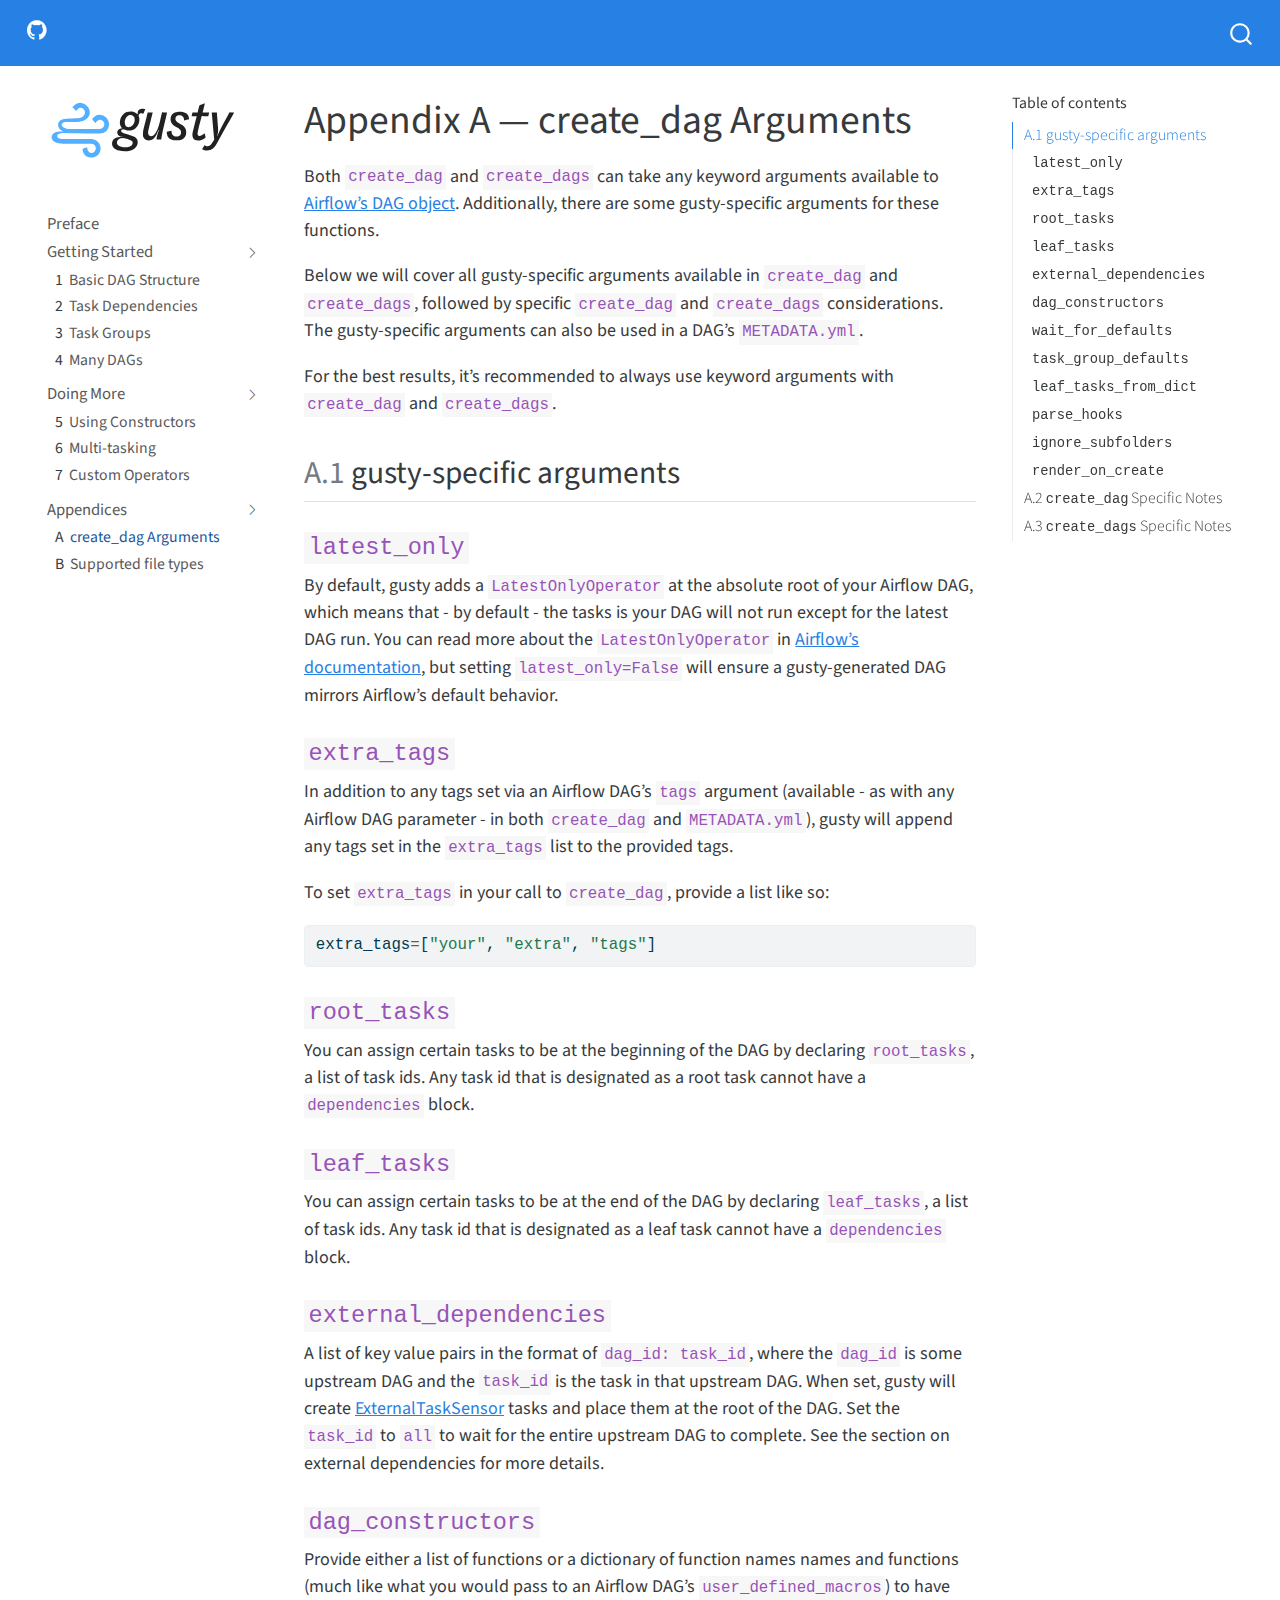
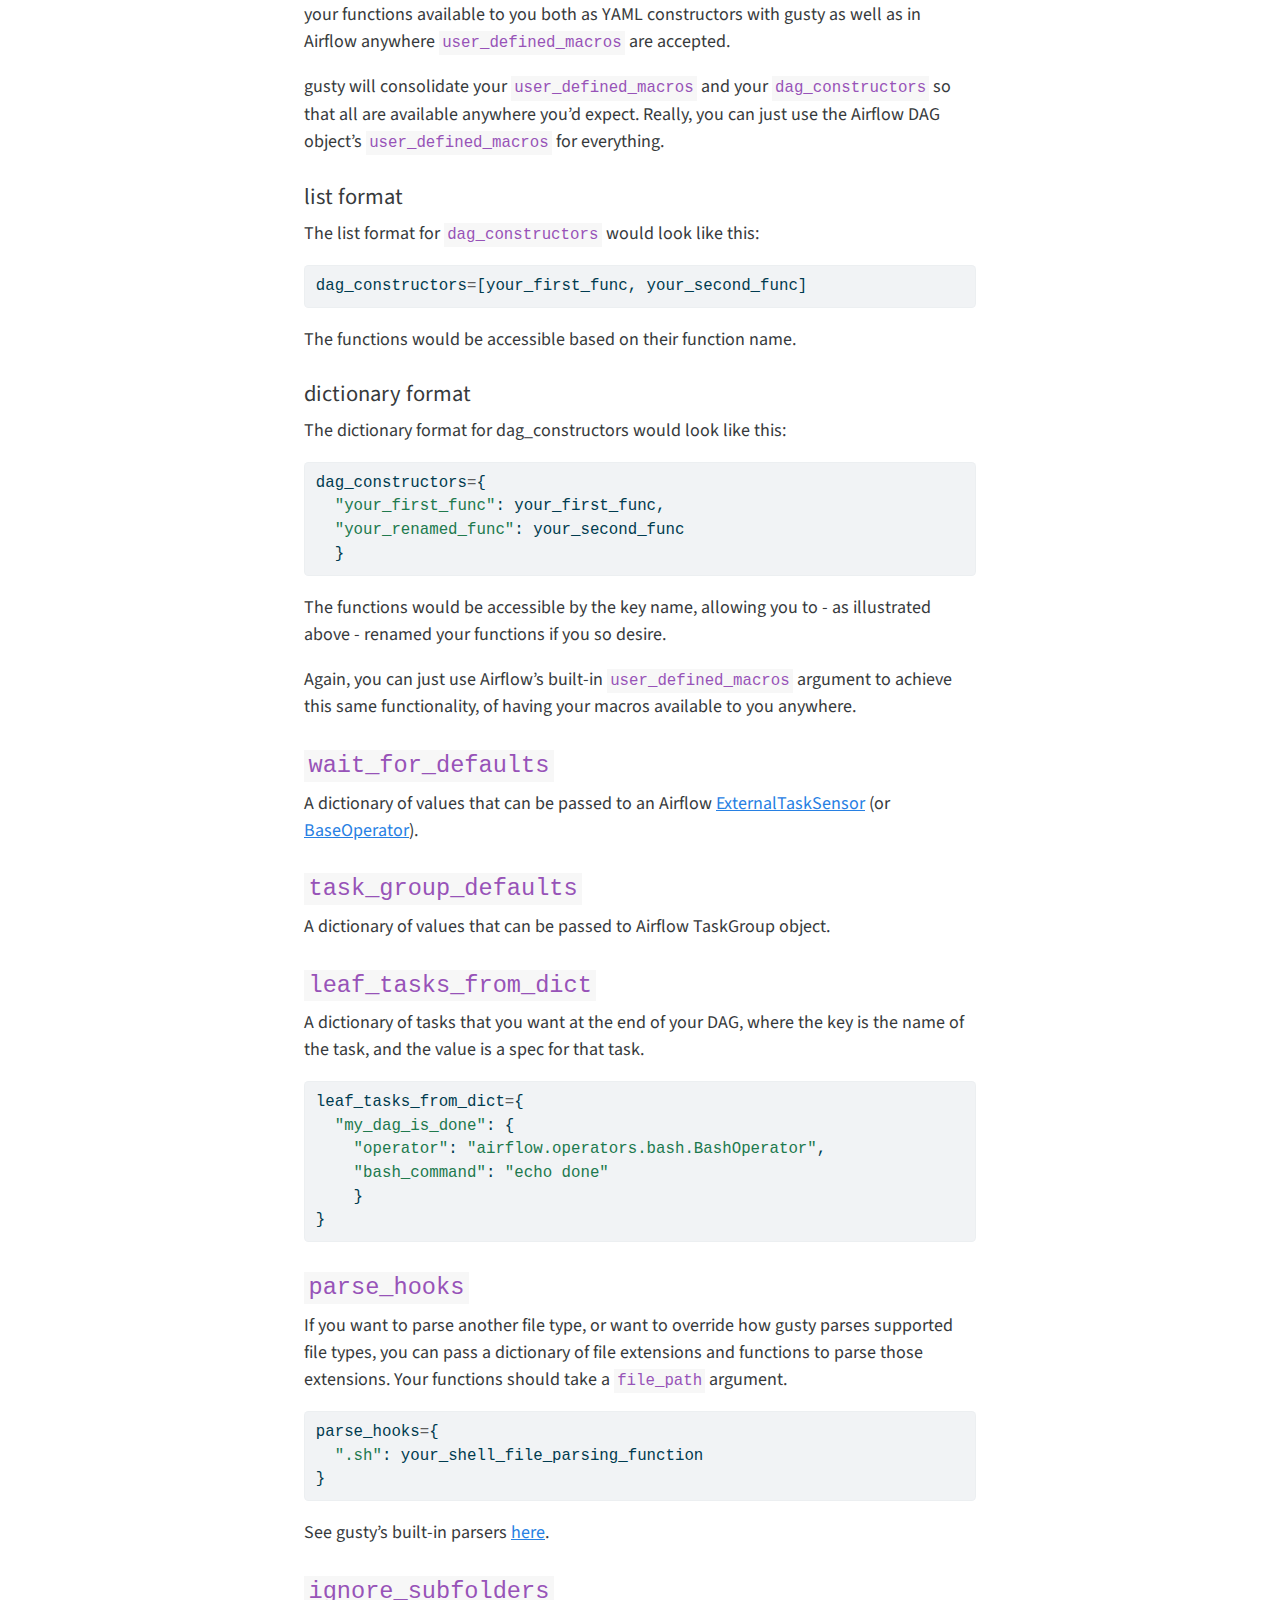
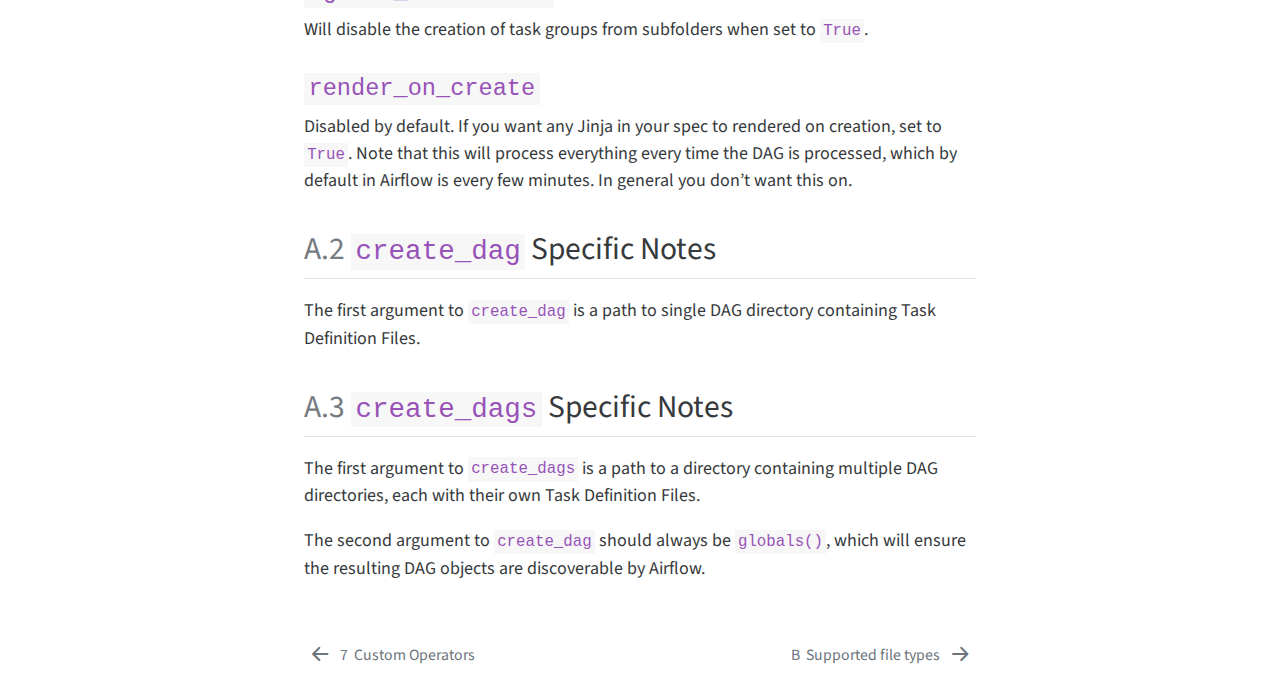
==== commit 20b70097: "Built site for gh-pages" ====
--- a/create-dag-args.html
+++ b/create-dag-args.html
@@ -92,6 +92,7 @@
 <script src="site_libs/quarto-search/fuse.min.js"></script>
 <script src="site_libs/quarto-search/quarto-search.js"></script>
 <meta name="quarto:offset" content="./">
+<link href="./supported-file-types.html" rel="next">
 <link href="./custom-operators.html" rel="prev">
 <link href="./media/logo/favicon.png" rel="icon" type="image/png">
 <script src="site_libs/quarto-html/quarto.js"></script>
@@ -243,6 +244,11 @@
           <li class="sidebar-item">
   <div class="sidebar-item-container"> 
   <a href="./create-dag-args.html" class="sidebar-item-text sidebar-link active"><span class="chapter-number">A</span>&nbsp; <span class="chapter-title">create_dag Arguments</span></a>
+  </div>
+</li>
+          <li class="sidebar-item">
+  <div class="sidebar-item-container"> 
+  <a href="./supported-file-types.html" class="sidebar-item-text sidebar-link"><span class="chapter-number">B</span>&nbsp; <span class="chapter-title">Supported file types</span></a>
   </div>
 </li>
       </ul>
@@ -532,6 +538,9 @@
       </a>          
   </div>
   <div class="nav-page nav-page-next">
+      <a href="./supported-file-types.html" class="pagination-link">
+        <span class="nav-page-text"><span class="chapter-number">B</span>&nbsp; <span class="chapter-title">Supported file types</span></span> <i class="bi bi-arrow-right-short"></i>
+      </a>
   </div>
 </nav>
 </div> <!-- /content -->
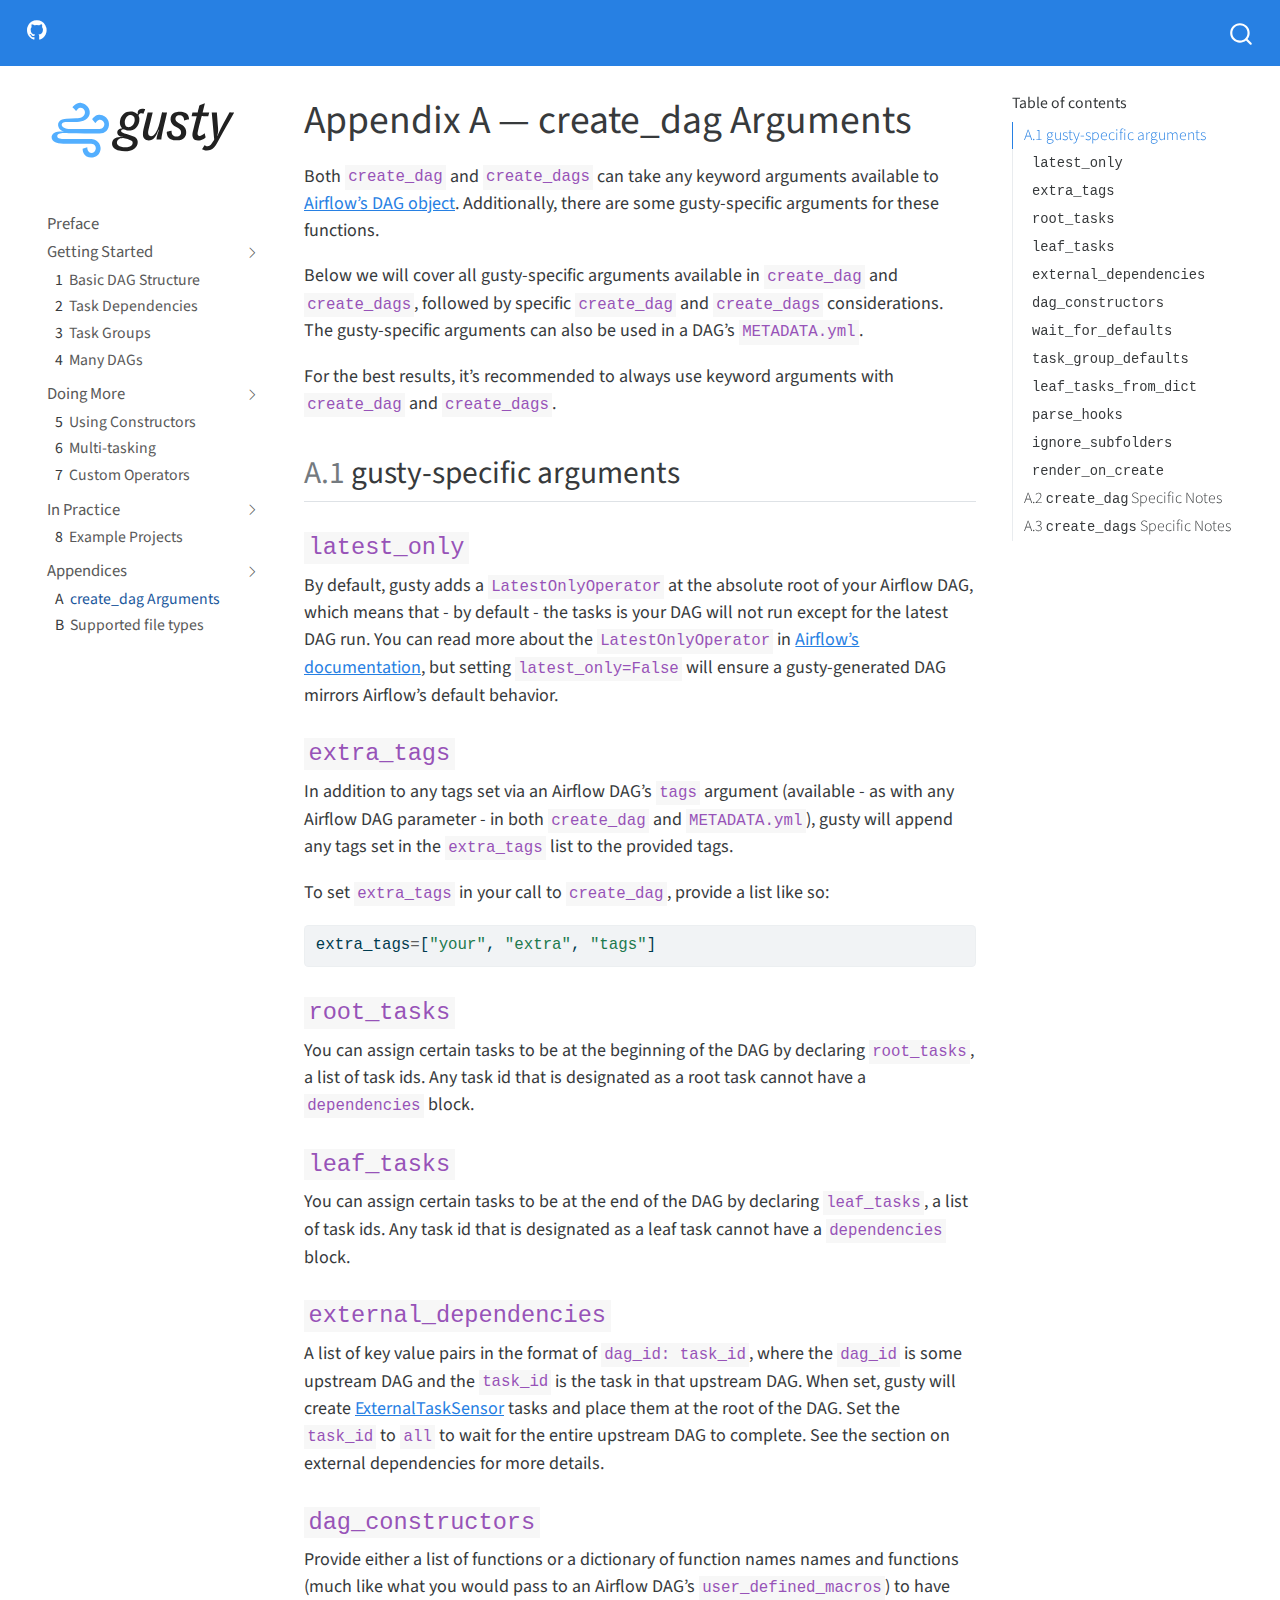
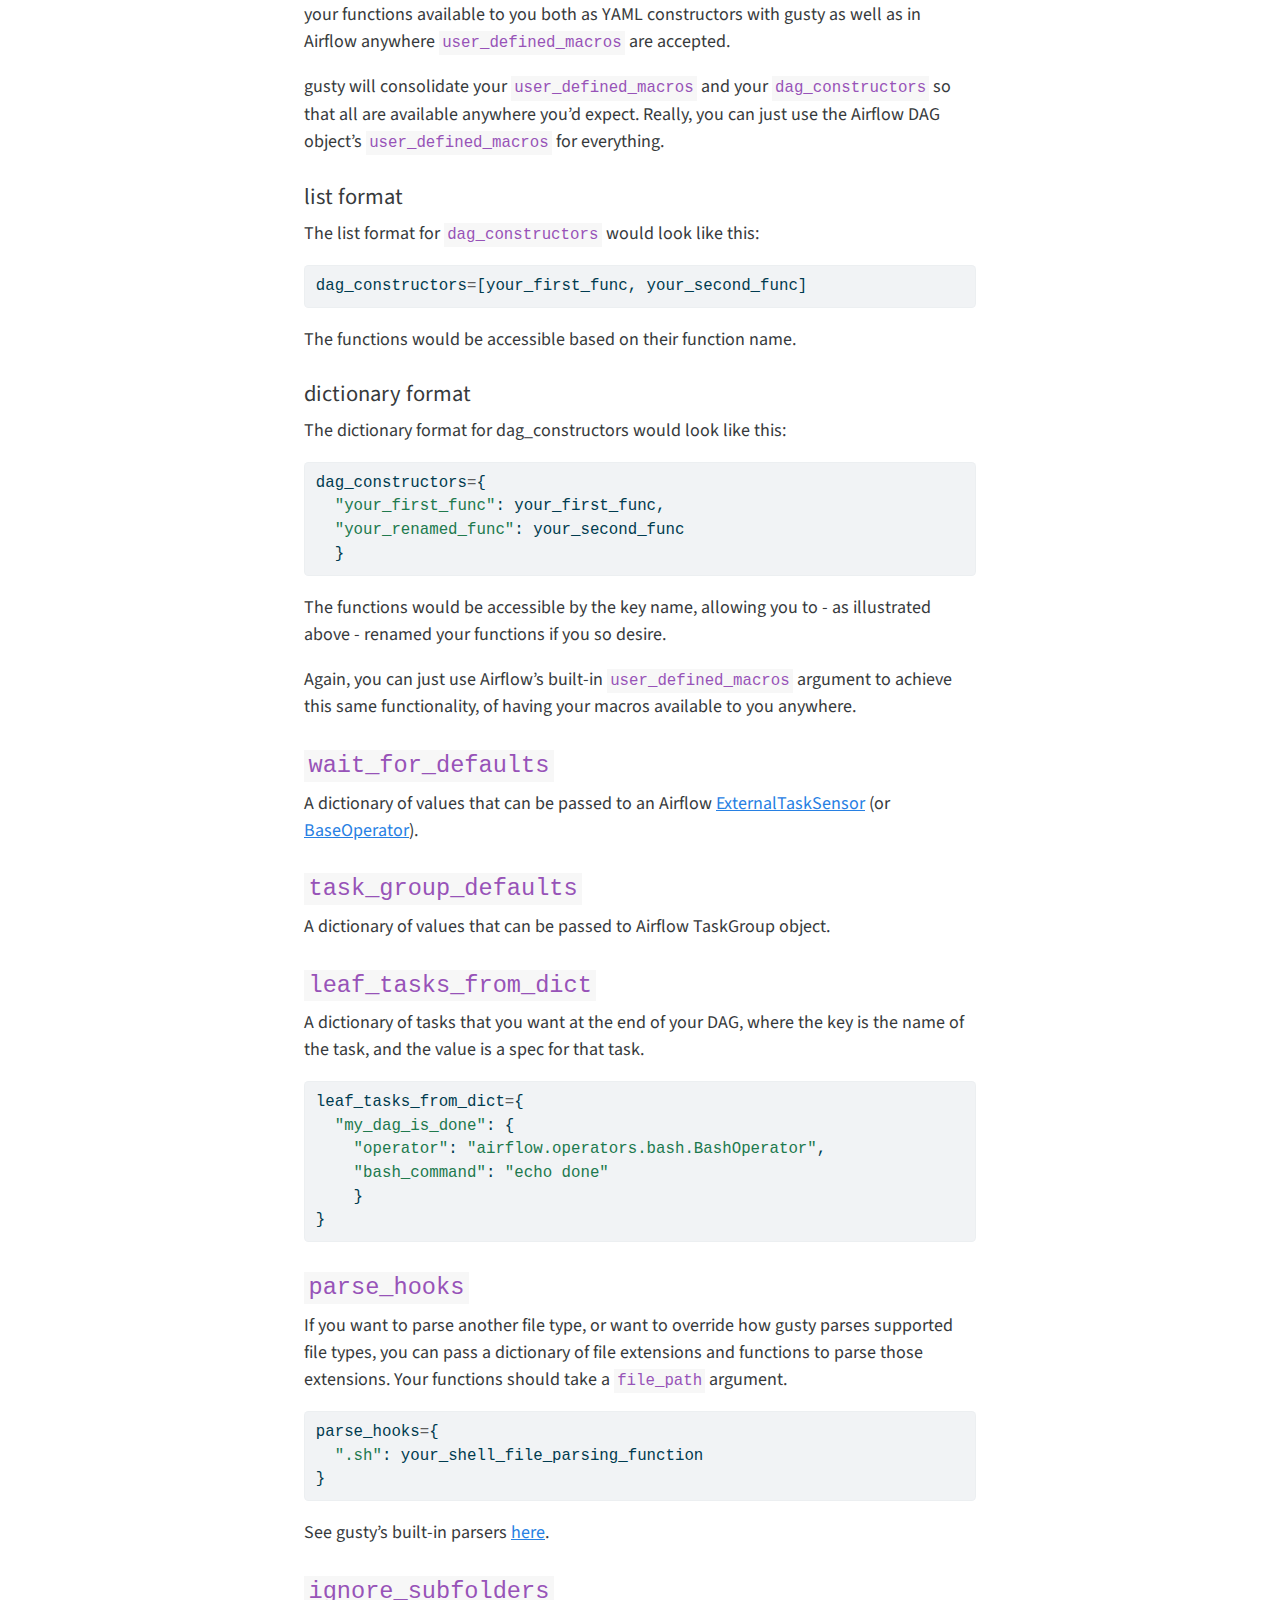
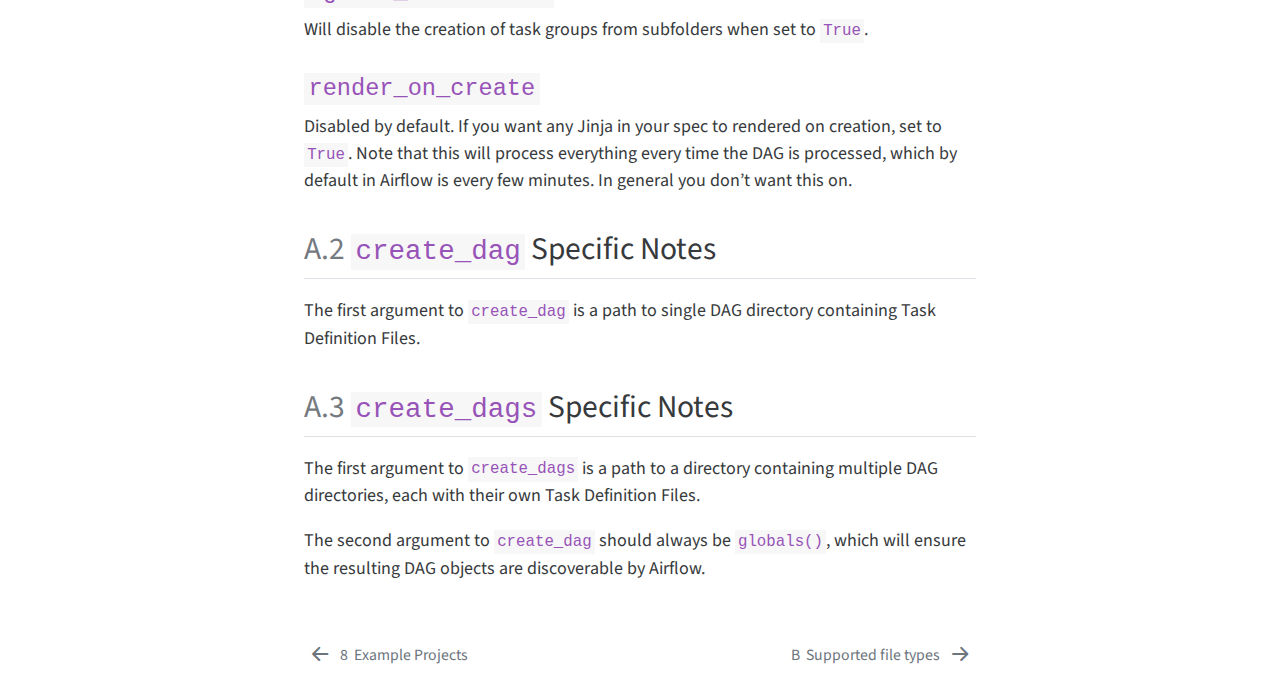
==== commit 4d21c995: "Built site for gh-pages" ====
--- a/create-dag-args.html
+++ b/create-dag-args.html
@@ -93,7 +93,7 @@
 <script src="site_libs/quarto-search/quarto-search.js"></script>
 <meta name="quarto:offset" content="./">
 <link href="./supported-file-types.html" rel="next">
-<link href="./custom-operators.html" rel="prev">
+<link href="./example-projects.html" rel="prev">
 <link href="./media/logo/favicon.png" rel="icon" type="image/png">
 <script src="site_libs/quarto-html/quarto.js"></script>
 <script src="site_libs/quarto-html/popper.min.js"></script>
@@ -235,12 +235,27 @@
   </li>
         <li class="sidebar-item sidebar-item-section">
       <div class="sidebar-item-container"> 
-            <a class="sidebar-item-text sidebar-link text-start" data-bs-toggle="collapse" data-bs-target="#quarto-sidebar-section-3" aria-expanded="true">Appendices</a>
+            <a class="sidebar-item-text sidebar-link text-start" data-bs-toggle="collapse" data-bs-target="#quarto-sidebar-section-3" aria-expanded="true">In Practice</a>
           <a class="sidebar-item-toggle text-start" data-bs-toggle="collapse" data-bs-target="#quarto-sidebar-section-3" aria-expanded="true">
             <i class="bi bi-chevron-right ms-2"></i>
           </a> 
       </div>
       <ul id="quarto-sidebar-section-3" class="collapse list-unstyled sidebar-section depth1 show">  
+          <li class="sidebar-item">
+  <div class="sidebar-item-container"> 
+  <a href="./example-projects.html" class="sidebar-item-text sidebar-link"><span class="chapter-number">8</span>&nbsp; <span class="chapter-title">Example Projects</span></a>
+  </div>
+</li>
+      </ul>
+  </li>
+        <li class="sidebar-item sidebar-item-section">
+      <div class="sidebar-item-container"> 
+            <a class="sidebar-item-text sidebar-link text-start" data-bs-toggle="collapse" data-bs-target="#quarto-sidebar-section-4" aria-expanded="true">Appendices</a>
+          <a class="sidebar-item-toggle text-start" data-bs-toggle="collapse" data-bs-target="#quarto-sidebar-section-4" aria-expanded="true">
+            <i class="bi bi-chevron-right ms-2"></i>
+          </a> 
+      </div>
+      <ul id="quarto-sidebar-section-4" class="collapse list-unstyled sidebar-section depth1 show">  
           <li class="sidebar-item">
   <div class="sidebar-item-container"> 
   <a href="./create-dag-args.html" class="sidebar-item-text sidebar-link active"><span class="chapter-number">A</span>&nbsp; <span class="chapter-title">create_dag Arguments</span></a>
@@ -533,8 +548,8 @@
 </script>
 <nav class="page-navigation">
   <div class="nav-page nav-page-previous">
-      <a href="./custom-operators.html" class="pagination-link">
-        <i class="bi bi-arrow-left-short"></i> <span class="nav-page-text"><span class="chapter-number">7</span>&nbsp; <span class="chapter-title">Custom Operators</span></span>
+      <a href="./example-projects.html" class="pagination-link">
+        <i class="bi bi-arrow-left-short"></i> <span class="nav-page-text"><span class="chapter-number">8</span>&nbsp; <span class="chapter-title">Example Projects</span></span>
       </a>          
   </div>
   <div class="nav-page nav-page-next">
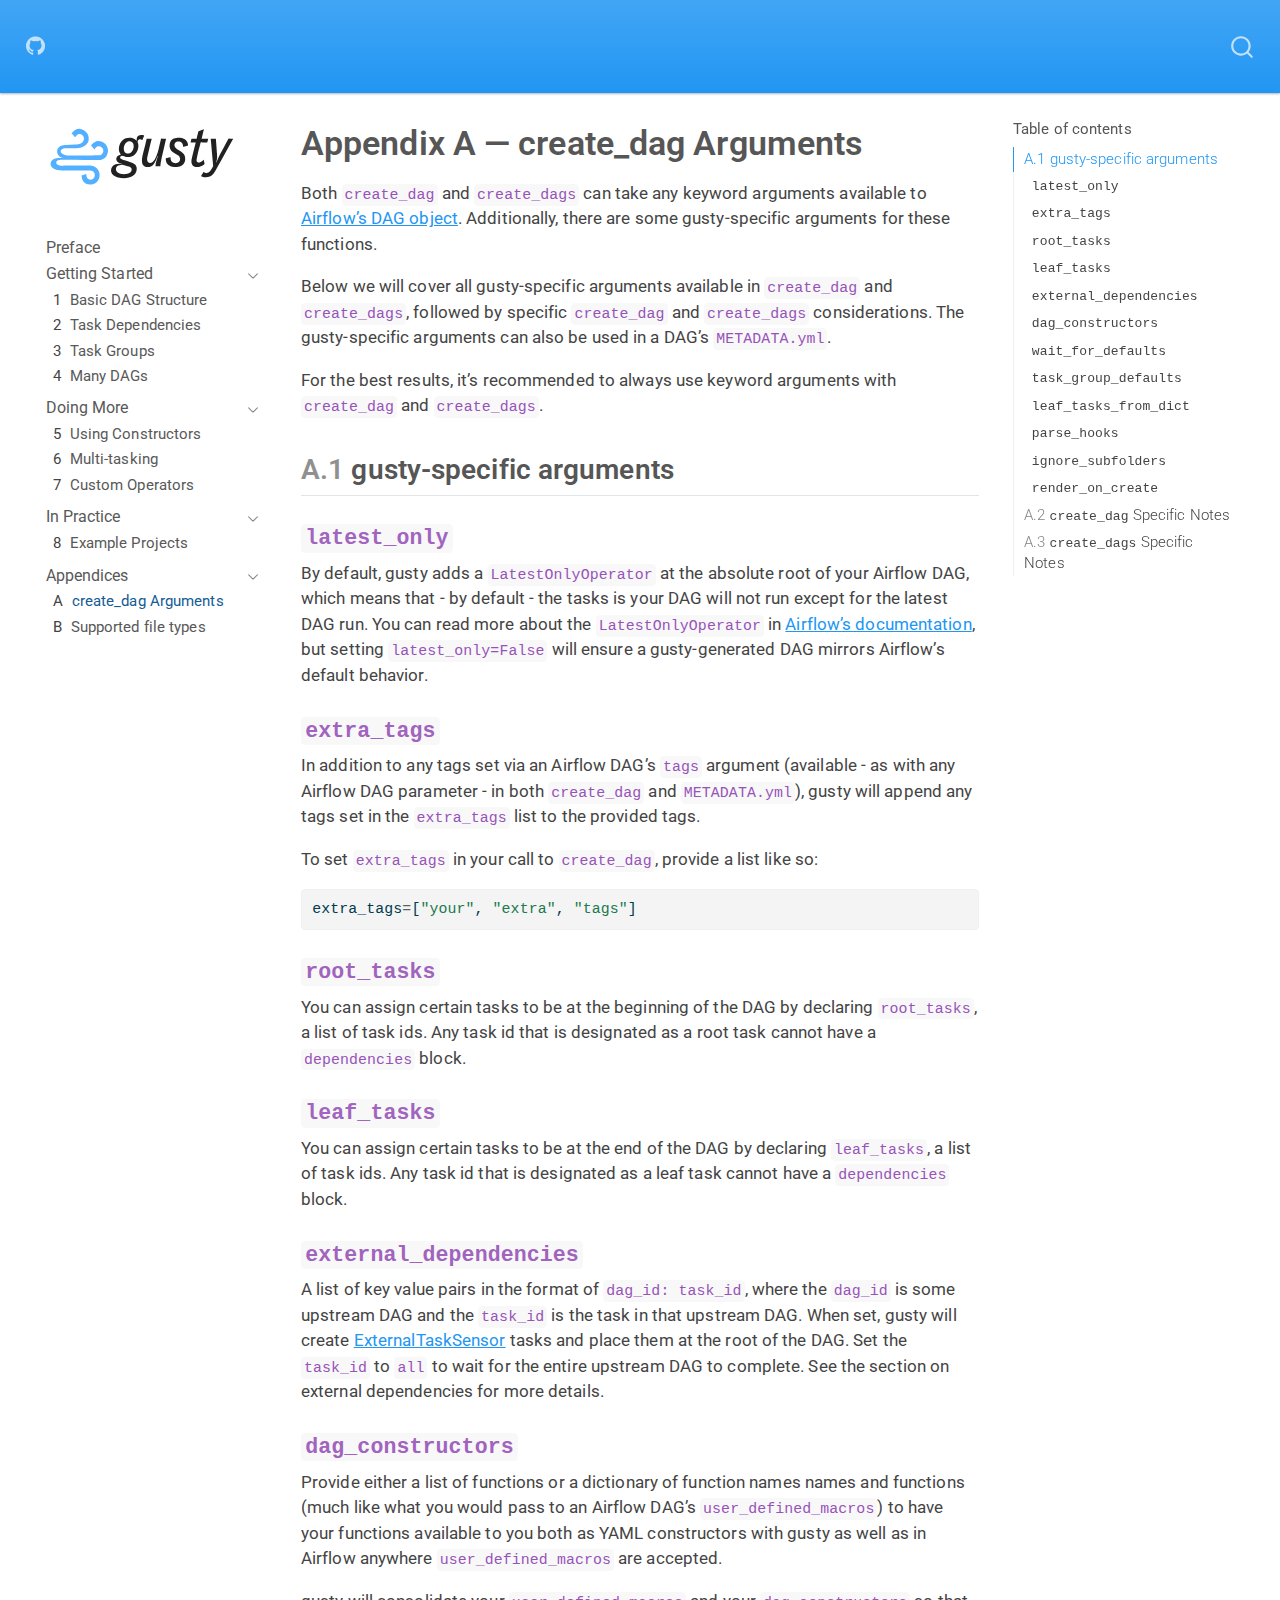
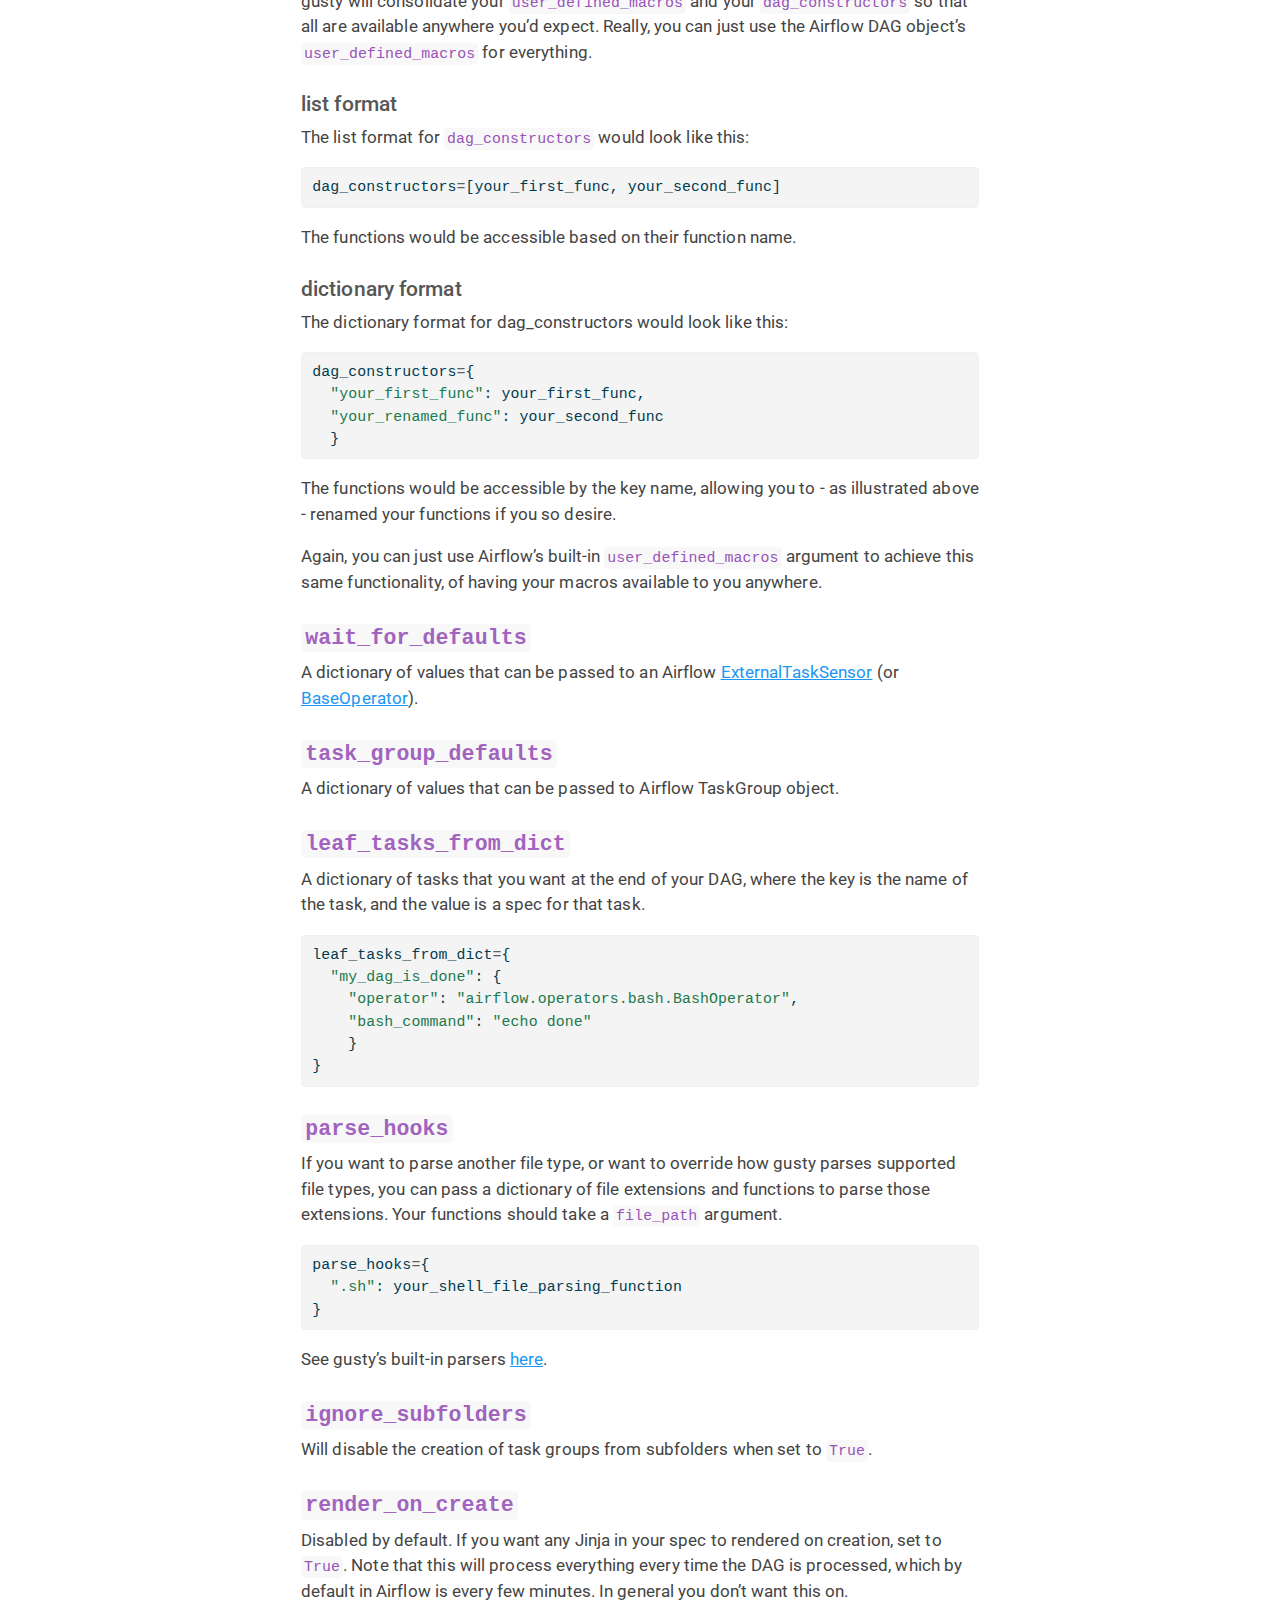
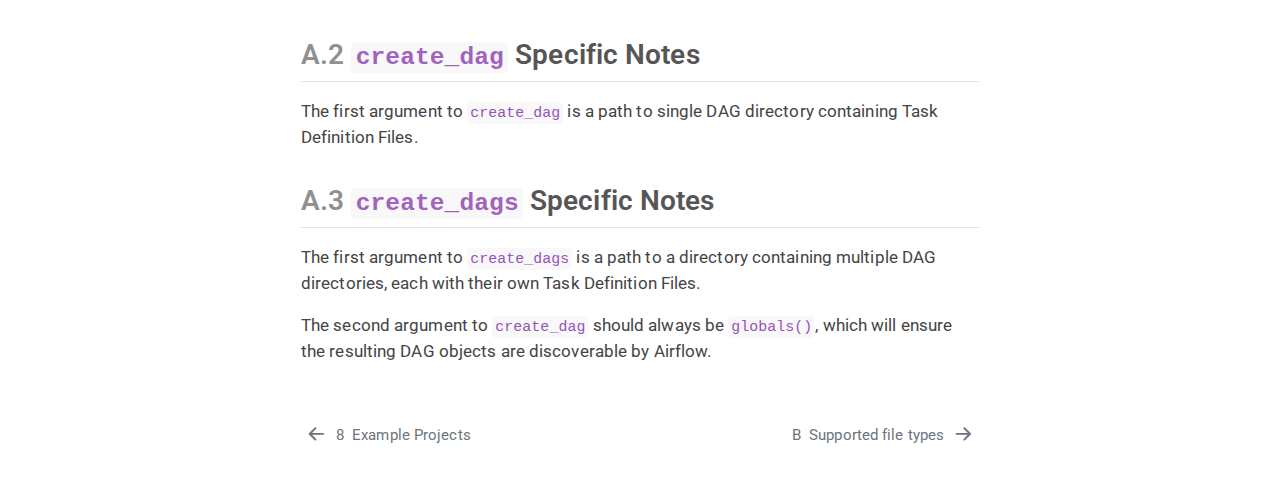
==== commit 76064e85: "Built site for gh-pages" ====
--- a/create-dag-args.html
+++ b/create-dag-args.html
@@ -2,7 +2,7 @@
 <html xmlns="http://www.w3.org/1999/xhtml" lang="en" xml:lang="en"><head>
 
 <meta charset="utf-8">
-<meta name="generator" content="quarto-1.2.475">
+<meta name="generator" content="quarto-1.3.340">
 
 <meta name="viewport" content="width=device-width, initial-scale=1.0, user-scalable=yes">
 
@@ -17,9 +17,10 @@
 ul.task-list{list-style: none;}
 ul.task-list li input[type="checkbox"] {
   width: 0.8em;
-  margin: 0 0.8em 0.2em -1.6em;
+  margin: 0 0.8em 0.2em -1em; /* quarto-specific, see https://github.com/quarto-dev/quarto-cli/issues/4556 */ 
   vertical-align: middle;
 }
+/* CSS for syntax highlighting */
 pre > code.sourceCode { white-space: pre; position: relative; }
 pre > code.sourceCode > span { display: inline-block; line-height: 1.25; }
 pre > code.sourceCode > span:empty { height: 1.2em; }
@@ -46,43 +47,13 @@
     -khtml-user-select: none; -moz-user-select: none;
     -ms-user-select: none; user-select: none;
     padding: 0 4px; width: 4em;
-    color: #aaaaaa;
-  }
-pre.numberSource { margin-left: 3em; border-left: 1px solid #aaaaaa;  padding-left: 4px; }
+  }
+pre.numberSource { margin-left: 3em;  padding-left: 4px; }
 div.sourceCode
   {   }
 @media screen {
 pre > code.sourceCode > span > a:first-child::before { text-decoration: underline; }
 }
-code span.al { color: #ff0000; font-weight: bold; } /* Alert */
-code span.an { color: #60a0b0; font-weight: bold; font-style: italic; } /* Annotation */
-code span.at { color: #7d9029; } /* Attribute */
-code span.bn { color: #40a070; } /* BaseN */
-code span.bu { color: #008000; } /* BuiltIn */
-code span.cf { color: #007020; font-weight: bold; } /* ControlFlow */
-code span.ch { color: #4070a0; } /* Char */
-code span.cn { color: #880000; } /* Constant */
-code span.co { color: #60a0b0; font-style: italic; } /* Comment */
-code span.cv { color: #60a0b0; font-weight: bold; font-style: italic; } /* CommentVar */
-code span.do { color: #ba2121; font-style: italic; } /* Documentation */
-code span.dt { color: #902000; } /* DataType */
-code span.dv { color: #40a070; } /* DecVal */
-code span.er { color: #ff0000; font-weight: bold; } /* Error */
-code span.ex { } /* Extension */
-code span.fl { color: #40a070; } /* Float */
-code span.fu { color: #06287e; } /* Function */
-code span.im { color: #008000; font-weight: bold; } /* Import */
-code span.in { color: #60a0b0; font-weight: bold; font-style: italic; } /* Information */
-code span.kw { color: #007020; font-weight: bold; } /* Keyword */
-code span.op { color: #666666; } /* Operator */
-code span.ot { color: #007020; } /* Other */
-code span.pp { color: #bc7a00; } /* Preprocessor */
-code span.sc { color: #4070a0; } /* SpecialChar */
-code span.ss { color: #bb6688; } /* SpecialString */
-code span.st { color: #4070a0; } /* String */
-code span.va { color: #19177c; } /* Variable */
-code span.vs { color: #4070a0; } /* VerbatimString */
-code span.wa { color: #60a0b0; font-weight: bold; font-style: italic; } /* Warning */
 </style>
 
 
@@ -133,26 +104,33 @@
   <header id="quarto-header" class="headroom fixed-top">
     <nav class="navbar navbar-expand-lg navbar-dark ">
       <div class="navbar-container container-fluid">
+            <div id="quarto-search" class="" title="Search"></div>
           <button class="navbar-toggler" type="button" data-bs-toggle="collapse" data-bs-target="#navbarCollapse" aria-controls="navbarCollapse" aria-expanded="false" aria-label="Toggle navigation" onclick="if (window.quartoToggleHeadroom) { window.quartoToggleHeadroom(); }">
   <span class="navbar-toggler-icon"></span>
 </button>
           <div class="collapse navbar-collapse" id="navbarCollapse">
             <ul class="navbar-nav navbar-nav-scroll me-auto">
   <li class="nav-item compact">
-    <a class="nav-link" href="https://github.com/chriscardillo/gusty"><i class="bi bi-github" role="img">
+    <a class="nav-link" href="https://github.com/pipeline-tools/gusty" rel="" target=""><i class="bi bi-github" role="img">
 </i> 
  <span class="menu-text"></span></a>
   </li>  
 </ul>
-              <div id="quarto-search" class="" title="Search"></div>
+            <div class="quarto-navbar-tools ms-auto">
+</div>
           </div> <!-- /navcollapse -->
       </div> <!-- /container-fluid -->
     </nav>
-  <nav class="quarto-secondary-nav" data-bs-toggle="collapse" data-bs-target="#quarto-sidebar" aria-controls="quarto-sidebar" aria-expanded="false" aria-label="Toggle sidebar navigation" onclick="if (window.quartoToggleHeadroom) { window.quartoToggleHeadroom(); }">
-    <div class="container-fluid d-flex justify-content-between">
-      <h1 class="quarto-secondary-nav-title">Appendix A — create_dag Arguments</h1>
-      <button type="button" class="quarto-btn-toggle btn" aria-label="Show secondary navigation">
-        <i class="bi bi-chevron-right"></i>
+  <nav class="quarto-secondary-nav">
+    <div class="container-fluid d-flex">
+      <button type="button" class="quarto-btn-toggle btn" data-bs-toggle="collapse" data-bs-target="#quarto-sidebar,#quarto-sidebar-glass" aria-controls="quarto-sidebar" aria-expanded="false" aria-label="Toggle sidebar navigation" onclick="if (window.quartoToggleHeadroom) { window.quartoToggleHeadroom(); }">
+        <i class="bi bi-layout-text-sidebar-reverse"></i>
+      </button>
+      <nav class="quarto-page-breadcrumbs" aria-label="breadcrumb"><ol class="breadcrumb"><li class="breadcrumb-item"><a href="./create-dag-args.html">Appendices</a></li><li class="breadcrumb-item"><a href="./create-dag-args.html"><span class="chapter-number">A</span>&nbsp; <span class="chapter-title">create_dag Arguments</span></a></li></ol></nav>
+      <a class="flex-grow-1" role="button" data-bs-toggle="collapse" data-bs-target="#quarto-sidebar,#quarto-sidebar-glass" aria-controls="quarto-sidebar" aria-expanded="false" aria-label="Toggle sidebar navigation" onclick="if (window.quartoToggleHeadroom) { window.quartoToggleHeadroom(); }">      
+      </a>
+      <button type="button" class="btn quarto-search-button" aria-label="Search" onclick="window.quartoOpenSearch();">
+        <i class="bi bi-search"></i>
       </button>
     </div>
   </nav>
@@ -160,110 +138,125 @@
 <!-- content -->
 <div id="quarto-content" class="quarto-container page-columns page-rows-contents page-layout-article page-navbar">
 <!-- sidebar -->
-  <nav id="quarto-sidebar" class="sidebar collapse sidebar-navigation floating overflow-auto">
+  <nav id="quarto-sidebar" class="sidebar collapse collapse-horizontal sidebar-navigation floating overflow-auto">
     <div class="pt-lg-2 mt-2 text-left sidebar-header">
       <a href="./index.html" class="sidebar-logo-link">
       <img src="./media/logo/logo_500.svg" alt="" class="sidebar-logo py-0 d-lg-inline d-none">
       </a>
       </div>
-      <div class="mt-2 flex-shrink-0 align-items-center">
+        <div class="mt-2 flex-shrink-0 align-items-center">
         <div class="sidebar-search">
         <div id="quarto-search" class="" title="Search"></div>
         </div>
-      </div>
+        </div>
     <div class="sidebar-menu-container"> 
     <ul class="list-unstyled mt-1">
         <li class="sidebar-item">
   <div class="sidebar-item-container"> 
-  <a href="./index.html" class="sidebar-item-text sidebar-link">Preface</a>
+  <a href="./index.html" class="sidebar-item-text sidebar-link">
+ <span class="menu-text">Preface</span></a>
   </div>
 </li>
         <li class="sidebar-item sidebar-item-section">
       <div class="sidebar-item-container"> 
-            <a class="sidebar-item-text sidebar-link text-start" data-bs-toggle="collapse" data-bs-target="#quarto-sidebar-section-1" aria-expanded="true">Getting Started</a>
-          <a class="sidebar-item-toggle text-start" data-bs-toggle="collapse" data-bs-target="#quarto-sidebar-section-1" aria-expanded="true">
+            <a class="sidebar-item-text sidebar-link text-start" data-bs-toggle="collapse" data-bs-target="#quarto-sidebar-section-1" aria-expanded="true">
+ <span class="menu-text">Getting Started</span></a>
+          <a class="sidebar-item-toggle text-start" data-bs-toggle="collapse" data-bs-target="#quarto-sidebar-section-1" aria-expanded="true" aria-label="Toggle section">
             <i class="bi bi-chevron-right ms-2"></i>
           </a> 
       </div>
       <ul id="quarto-sidebar-section-1" class="collapse list-unstyled sidebar-section depth1 show">  
           <li class="sidebar-item">
   <div class="sidebar-item-container"> 
-  <a href="./gusty-basics.html" class="sidebar-item-text sidebar-link"><span class="chapter-number">1</span>&nbsp; <span class="chapter-title">Basic DAG Structure</span></a>
-  </div>
-</li>
-          <li class="sidebar-item">
-  <div class="sidebar-item-container"> 
-  <a href="./task-dependencies.html" class="sidebar-item-text sidebar-link"><span class="chapter-number">2</span>&nbsp; <span class="chapter-title">Task Dependencies</span></a>
-  </div>
-</li>
-          <li class="sidebar-item">
-  <div class="sidebar-item-container"> 
-  <a href="./task-groups.html" class="sidebar-item-text sidebar-link"><span class="chapter-number">3</span>&nbsp; <span class="chapter-title">Task Groups</span></a>
-  </div>
-</li>
-          <li class="sidebar-item">
-  <div class="sidebar-item-container"> 
-  <a href="./many-dags.html" class="sidebar-item-text sidebar-link"><span class="chapter-number">4</span>&nbsp; <span class="chapter-title">Many DAGs</span></a>
+  <a href="./gusty-basics.html" class="sidebar-item-text sidebar-link">
+ <span class="menu-text"><span class="chapter-number">1</span>&nbsp; <span class="chapter-title">Basic DAG Structure</span></span></a>
+  </div>
+</li>
+          <li class="sidebar-item">
+  <div class="sidebar-item-container"> 
+  <a href="./task-dependencies.html" class="sidebar-item-text sidebar-link">
+ <span class="menu-text"><span class="chapter-number">2</span>&nbsp; <span class="chapter-title">Task Dependencies</span></span></a>
+  </div>
+</li>
+          <li class="sidebar-item">
+  <div class="sidebar-item-container"> 
+  <a href="./task-groups.html" class="sidebar-item-text sidebar-link">
+ <span class="menu-text"><span class="chapter-number">3</span>&nbsp; <span class="chapter-title">Task Groups</span></span></a>
+  </div>
+</li>
+          <li class="sidebar-item">
+  <div class="sidebar-item-container"> 
+  <a href="./many-dags.html" class="sidebar-item-text sidebar-link">
+ <span class="menu-text"><span class="chapter-number">4</span>&nbsp; <span class="chapter-title">Many DAGs</span></span></a>
   </div>
 </li>
       </ul>
   </li>
         <li class="sidebar-item sidebar-item-section">
       <div class="sidebar-item-container"> 
-            <a class="sidebar-item-text sidebar-link text-start" data-bs-toggle="collapse" data-bs-target="#quarto-sidebar-section-2" aria-expanded="true">Doing More</a>
-          <a class="sidebar-item-toggle text-start" data-bs-toggle="collapse" data-bs-target="#quarto-sidebar-section-2" aria-expanded="true">
+            <a class="sidebar-item-text sidebar-link text-start" data-bs-toggle="collapse" data-bs-target="#quarto-sidebar-section-2" aria-expanded="true">
+ <span class="menu-text">Doing More</span></a>
+          <a class="sidebar-item-toggle text-start" data-bs-toggle="collapse" data-bs-target="#quarto-sidebar-section-2" aria-expanded="true" aria-label="Toggle section">
             <i class="bi bi-chevron-right ms-2"></i>
           </a> 
       </div>
       <ul id="quarto-sidebar-section-2" class="collapse list-unstyled sidebar-section depth1 show">  
           <li class="sidebar-item">
   <div class="sidebar-item-container"> 
-  <a href="./using-constructors.html" class="sidebar-item-text sidebar-link"><span class="chapter-number">5</span>&nbsp; <span class="chapter-title">Using Constructors</span></a>
-  </div>
-</li>
-          <li class="sidebar-item">
-  <div class="sidebar-item-container"> 
-  <a href="./multi-tasking.html" class="sidebar-item-text sidebar-link"><span class="chapter-number">6</span>&nbsp; <span class="chapter-title">Multi-tasking</span></a>
-  </div>
-</li>
-          <li class="sidebar-item">
-  <div class="sidebar-item-container"> 
-  <a href="./custom-operators.html" class="sidebar-item-text sidebar-link"><span class="chapter-number">7</span>&nbsp; <span class="chapter-title">Custom Operators</span></a>
+  <a href="./using-constructors.html" class="sidebar-item-text sidebar-link">
+ <span class="menu-text"><span class="chapter-number">5</span>&nbsp; <span class="chapter-title">Using Constructors</span></span></a>
+  </div>
+</li>
+          <li class="sidebar-item">
+  <div class="sidebar-item-container"> 
+  <a href="./multi-tasking.html" class="sidebar-item-text sidebar-link">
+ <span class="menu-text"><span class="chapter-number">6</span>&nbsp; <span class="chapter-title">Multi-tasking</span></span></a>
+  </div>
+</li>
+          <li class="sidebar-item">
+  <div class="sidebar-item-container"> 
+  <a href="./custom-operators.html" class="sidebar-item-text sidebar-link">
+ <span class="menu-text"><span class="chapter-number">7</span>&nbsp; <span class="chapter-title">Custom Operators</span></span></a>
   </div>
 </li>
       </ul>
   </li>
         <li class="sidebar-item sidebar-item-section">
       <div class="sidebar-item-container"> 
-            <a class="sidebar-item-text sidebar-link text-start" data-bs-toggle="collapse" data-bs-target="#quarto-sidebar-section-3" aria-expanded="true">In Practice</a>
-          <a class="sidebar-item-toggle text-start" data-bs-toggle="collapse" data-bs-target="#quarto-sidebar-section-3" aria-expanded="true">
+            <a class="sidebar-item-text sidebar-link text-start" data-bs-toggle="collapse" data-bs-target="#quarto-sidebar-section-3" aria-expanded="true">
+ <span class="menu-text">In Practice</span></a>
+          <a class="sidebar-item-toggle text-start" data-bs-toggle="collapse" data-bs-target="#quarto-sidebar-section-3" aria-expanded="true" aria-label="Toggle section">
             <i class="bi bi-chevron-right ms-2"></i>
           </a> 
       </div>
       <ul id="quarto-sidebar-section-3" class="collapse list-unstyled sidebar-section depth1 show">  
           <li class="sidebar-item">
   <div class="sidebar-item-container"> 
-  <a href="./example-projects.html" class="sidebar-item-text sidebar-link"><span class="chapter-number">8</span>&nbsp; <span class="chapter-title">Example Projects</span></a>
+  <a href="./example-projects.html" class="sidebar-item-text sidebar-link">
+ <span class="menu-text"><span class="chapter-number">8</span>&nbsp; <span class="chapter-title">Example Projects</span></span></a>
   </div>
 </li>
       </ul>
   </li>
         <li class="sidebar-item sidebar-item-section">
       <div class="sidebar-item-container"> 
-            <a class="sidebar-item-text sidebar-link text-start" data-bs-toggle="collapse" data-bs-target="#quarto-sidebar-section-4" aria-expanded="true">Appendices</a>
-          <a class="sidebar-item-toggle text-start" data-bs-toggle="collapse" data-bs-target="#quarto-sidebar-section-4" aria-expanded="true">
+            <a class="sidebar-item-text sidebar-link text-start" data-bs-toggle="collapse" data-bs-target="#quarto-sidebar-section-4" aria-expanded="true">
+ <span class="menu-text">Appendices</span></a>
+          <a class="sidebar-item-toggle text-start" data-bs-toggle="collapse" data-bs-target="#quarto-sidebar-section-4" aria-expanded="true" aria-label="Toggle section">
             <i class="bi bi-chevron-right ms-2"></i>
           </a> 
       </div>
       <ul id="quarto-sidebar-section-4" class="collapse list-unstyled sidebar-section depth1 show">  
           <li class="sidebar-item">
   <div class="sidebar-item-container"> 
-  <a href="./create-dag-args.html" class="sidebar-item-text sidebar-link active"><span class="chapter-number">A</span>&nbsp; <span class="chapter-title">create_dag Arguments</span></a>
-  </div>
-</li>
-          <li class="sidebar-item">
-  <div class="sidebar-item-container"> 
-  <a href="./supported-file-types.html" class="sidebar-item-text sidebar-link"><span class="chapter-number">B</span>&nbsp; <span class="chapter-title">Supported file types</span></a>
+  <a href="./create-dag-args.html" class="sidebar-item-text sidebar-link active">
+ <span class="menu-text"><span class="chapter-number">A</span>&nbsp; <span class="chapter-title">create_dag Arguments</span></span></a>
+  </div>
+</li>
+          <li class="sidebar-item">
+  <div class="sidebar-item-container"> 
+  <a href="./supported-file-types.html" class="sidebar-item-text sidebar-link">
+ <span class="menu-text"><span class="chapter-number">B</span>&nbsp; <span class="chapter-title">Supported file types</span></span></a>
   </div>
 </li>
       </ul>
@@ -271,13 +264,14 @@
     </ul>
     </div>
 </nav>
+<div id="quarto-sidebar-glass" data-bs-toggle="collapse" data-bs-target="#quarto-sidebar,#quarto-sidebar-glass"></div>
 <!-- margin-sidebar -->
     <div id="quarto-margin-sidebar" class="sidebar margin-sidebar">
         <nav id="TOC" role="doc-toc" class="toc-active">
     <h2 id="toc-title">Table of contents</h2>
    
   <ul>
-  <li><a href="#gusty-specific-arguments" id="toc-gusty-specific-arguments" class="nav-link active" data-scroll-target="#gusty-specific-arguments"><span class="toc-section-number">A.1</span>  gusty-specific arguments</a>
+  <li><a href="#gusty-specific-arguments" id="toc-gusty-specific-arguments" class="nav-link active" data-scroll-target="#gusty-specific-arguments"><span class="header-section-number">A.1</span> gusty-specific arguments</a>
   <ul class="collapse">
   <li><a href="#latest_only" id="toc-latest_only" class="nav-link" data-scroll-target="#latest_only"><code>latest_only</code></a></li>
   <li><a href="#extra_tags" id="toc-extra_tags" class="nav-link" data-scroll-target="#extra_tags"><code>extra_tags</code></a></li>
@@ -292,8 +286,8 @@
   <li><a href="#ignore_subfolders" id="toc-ignore_subfolders" class="nav-link" data-scroll-target="#ignore_subfolders"><code>ignore_subfolders</code></a></li>
   <li><a href="#render_on_create" id="toc-render_on_create" class="nav-link" data-scroll-target="#render_on_create"><code>render_on_create</code></a></li>
   </ul></li>
-  <li><a href="#create_dag-specific-notes" id="toc-create_dag-specific-notes" class="nav-link" data-scroll-target="#create_dag-specific-notes"><span class="toc-section-number">A.2</span>  <code>create_dag</code> Specific Notes</a></li>
-  <li><a href="#create_dags-specific-notes" id="toc-create_dags-specific-notes" class="nav-link" data-scroll-target="#create_dags-specific-notes"><span class="toc-section-number">A.3</span>  <code>create_dags</code> Specific Notes</a></li>
+  <li><a href="#create_dag-specific-notes" id="toc-create_dag-specific-notes" class="nav-link" data-scroll-target="#create_dag-specific-notes"><span class="header-section-number">A.2</span> <code>create_dag</code> Specific Notes</a></li>
+  <li><a href="#create_dags-specific-notes" id="toc-create_dags-specific-notes" class="nav-link" data-scroll-target="#create_dags-specific-notes"><span class="header-section-number">A.3</span> <code>create_dags</code> Specific Notes</a></li>
   </ul>
 </nav>
     </div>
@@ -302,7 +296,7 @@
 
 <header id="title-block-header" class="quarto-title-block default">
 <div class="quarto-title">
-<h1 class="title d-none d-lg-block">Appendix A — create_dag Arguments</h1>
+<h1 class="title">Appendix A — create_dag Arguments</h1>
 </div>
 
 
@@ -389,7 +383,7 @@
 <div class="sourceCode" id="cb5"><pre class="sourceCode python code-with-copy"><code class="sourceCode python"><span id="cb5-1"><a href="#cb5-1" aria-hidden="true" tabindex="-1"></a>parse_hooks<span class="op">=</span>{</span>
 <span id="cb5-2"><a href="#cb5-2" aria-hidden="true" tabindex="-1"></a>  <span class="st">".sh"</span>: your_shell_file_parsing_function</span>
 <span id="cb5-3"><a href="#cb5-3" aria-hidden="true" tabindex="-1"></a>}</span></code><button title="Copy to Clipboard" class="code-copy-button"><i class="bi"></i></button></pre></div>
-<p>See gusty’s built-in parsers <a href="https://github.com/chriscardillo/gusty/blob/main/gusty/parsing/parsers.py">here</a>.</p>
+<p>See gusty’s built-in parsers <a href="https://github.com/pipeline-tools/gusty/blob/main/gusty/parsing/parsers.py">here</a>.</p>
 </section>
 <section id="ignore_subfolders" class="level3">
 <h3 class="anchored" data-anchor-id="ignore_subfolders"><code>ignore_subfolders</code></h3>
@@ -440,9 +434,23 @@
     icon: icon
   };
   anchorJS.add('.anchored');
+  const isCodeAnnotation = (el) => {
+    for (const clz of el.classList) {
+      if (clz.startsWith('code-annotation-')) {                     
+        return true;
+      }
+    }
+    return false;
+  }
   const clipboard = new window.ClipboardJS('.code-copy-button', {
-    target: function(trigger) {
-      return trigger.previousElementSibling;
+    text: function(trigger) {
+      const codeEl = trigger.previousElementSibling.cloneNode(true);
+      for (const childEl of codeEl.children) {
+        if (isCodeAnnotation(childEl)) {
+          childEl.remove();
+        }
+      }
+      return codeEl.innerText;
     }
   });
   clipboard.on('success', function(e) {
@@ -507,6 +515,92 @@
       return note.innerHTML;
     });
   }
+      let selectedAnnoteEl;
+      const selectorForAnnotation = ( cell, annotation) => {
+        let cellAttr = 'data-code-cell="' + cell + '"';
+        let lineAttr = 'data-code-annotation="' +  annotation + '"';
+        const selector = 'span[' + cellAttr + '][' + lineAttr + ']';
+        return selector;
+      }
+      const selectCodeLines = (annoteEl) => {
+        const doc = window.document;
+        const targetCell = annoteEl.getAttribute("data-target-cell");
+        const targetAnnotation = annoteEl.getAttribute("data-target-annotation");
+        const annoteSpan = window.document.querySelector(selectorForAnnotation(targetCell, targetAnnotation));
+        const lines = annoteSpan.getAttribute("data-code-lines").split(",");
+        const lineIds = lines.map((line) => {
+          return targetCell + "-" + line;
+        })
+        let top = null;
+        let height = null;
+        let parent = null;
+        if (lineIds.length > 0) {
+            //compute the position of the single el (top and bottom and make a div)
+            const el = window.document.getElementById(lineIds[0]);
+            top = el.offsetTop;
+            height = el.offsetHeight;
+            parent = el.parentElement.parentElement;
+          if (lineIds.length > 1) {
+            const lastEl = window.document.getElementById(lineIds[lineIds.length - 1]);
+            const bottom = lastEl.offsetTop + lastEl.offsetHeight;
+            height = bottom - top;
+          }
+          if (top !== null && height !== null && parent !== null) {
+            // cook up a div (if necessary) and position it 
+            let div = window.document.getElementById("code-annotation-line-highlight");
+            if (div === null) {
+              div = window.document.createElement("div");
+              div.setAttribute("id", "code-annotation-line-highlight");
+              div.style.position = 'absolute';
+              parent.appendChild(div);
+            }
+            div.style.top = top - 2 + "px";
+            div.style.height = height + 4 + "px";
+            let gutterDiv = window.document.getElementById("code-annotation-line-highlight-gutter");
+            if (gutterDiv === null) {
+              gutterDiv = window.document.createElement("div");
+              gutterDiv.setAttribute("id", "code-annotation-line-highlight-gutter");
+              gutterDiv.style.position = 'absolute';
+              const codeCell = window.document.getElementById(targetCell);
+              const gutter = codeCell.querySelector('.code-annotation-gutter');
+              gutter.appendChild(gutterDiv);
+            }
+            gutterDiv.style.top = top - 2 + "px";
+            gutterDiv.style.height = height + 4 + "px";
+          }
+          selectedAnnoteEl = annoteEl;
+        }
+      };
+      const unselectCodeLines = () => {
+        const elementsIds = ["code-annotation-line-highlight", "code-annotation-line-highlight-gutter"];
+        elementsIds.forEach((elId) => {
+          const div = window.document.getElementById(elId);
+          if (div) {
+            div.remove();
+          }
+        });
+        selectedAnnoteEl = undefined;
+      };
+      // Attach click handler to the DT
+      const annoteDls = window.document.querySelectorAll('dt[data-target-cell]');
+      for (const annoteDlNode of annoteDls) {
+        annoteDlNode.addEventListener('click', (event) => {
+          const clickedEl = event.target;
+          if (clickedEl !== selectedAnnoteEl) {
+            unselectCodeLines();
+            const activeEl = window.document.querySelector('dt[data-target-cell].code-annotation-active');
+            if (activeEl) {
+              activeEl.classList.remove('code-annotation-active');
+            }
+            selectCodeLines(clickedEl);
+            clickedEl.classList.add('code-annotation-active');
+          } else {
+            // Unselect the line
+            unselectCodeLines();
+            clickedEl.classList.remove('code-annotation-active');
+          }
+        });
+      }
   const findCites = (el) => {
     const parentEl = el.parentElement;
     if (parentEl) {
--- a/site_libs/quarto-html/quarto-syntax-highlighting.css
+++ b/site_libs/quarto-html/quarto-syntax-highlighting.css
@@ -55,62 +55,85 @@
 
 code span.ot {
   color: #003B4F;
+  font-style: inherit;
 }
 
 code span.at {
   color: #657422;
+  font-style: inherit;
 }
 
 code span.ss {
   color: #20794D;
+  font-style: inherit;
 }
 
 code span.an {
   color: #5E5E5E;
+  font-style: inherit;
 }
 
 code span.fu {
   color: #4758AB;
+  font-style: inherit;
 }
 
 code span.st {
   color: #20794D;
+  font-style: inherit;
 }
 
 code span.cf {
   color: #003B4F;
+  font-style: inherit;
 }
 
 code span.op {
   color: #5E5E5E;
+  font-style: inherit;
 }
 
 code span.er {
   color: #AD0000;
+  font-style: inherit;
 }
 
 code span.bn {
   color: #AD0000;
+  font-style: inherit;
 }
 
 code span.al {
   color: #AD0000;
+  font-style: inherit;
 }
 
 code span.va {
   color: #111111;
+  font-style: inherit;
+}
+
+code span.bu {
+  font-style: inherit;
+}
+
+code span.ex {
+  font-style: inherit;
 }
 
 code span.pp {
   color: #AD0000;
+  font-style: inherit;
 }
 
 code span.in {
   color: #5E5E5E;
+  font-style: inherit;
 }
 
 code span.vs {
   color: #20794D;
+  font-style: inherit;
 }
 
 code span.wa {
@@ -125,22 +148,27 @@
 
 code span.im {
   color: #00769E;
+  font-style: inherit;
 }
 
 code span.ch {
   color: #20794D;
+  font-style: inherit;
 }
 
 code span.dt {
   color: #AD0000;
+  font-style: inherit;
 }
 
 code span.fl {
   color: #AD0000;
+  font-style: inherit;
 }
 
 code span.co {
   color: #5E5E5E;
+  font-style: inherit;
 }
 
 code span.cv {
@@ -150,18 +178,22 @@
 
 code span.cn {
   color: #8f5902;
+  font-style: inherit;
 }
 
 code span.sc {
   color: #5E5E5E;
+  font-style: inherit;
 }
 
 code span.dv {
   color: #AD0000;
+  font-style: inherit;
 }
 
 code span.kw {
   color: #003B4F;
+  font-style: inherit;
 }
 
 .prevent-inlining {
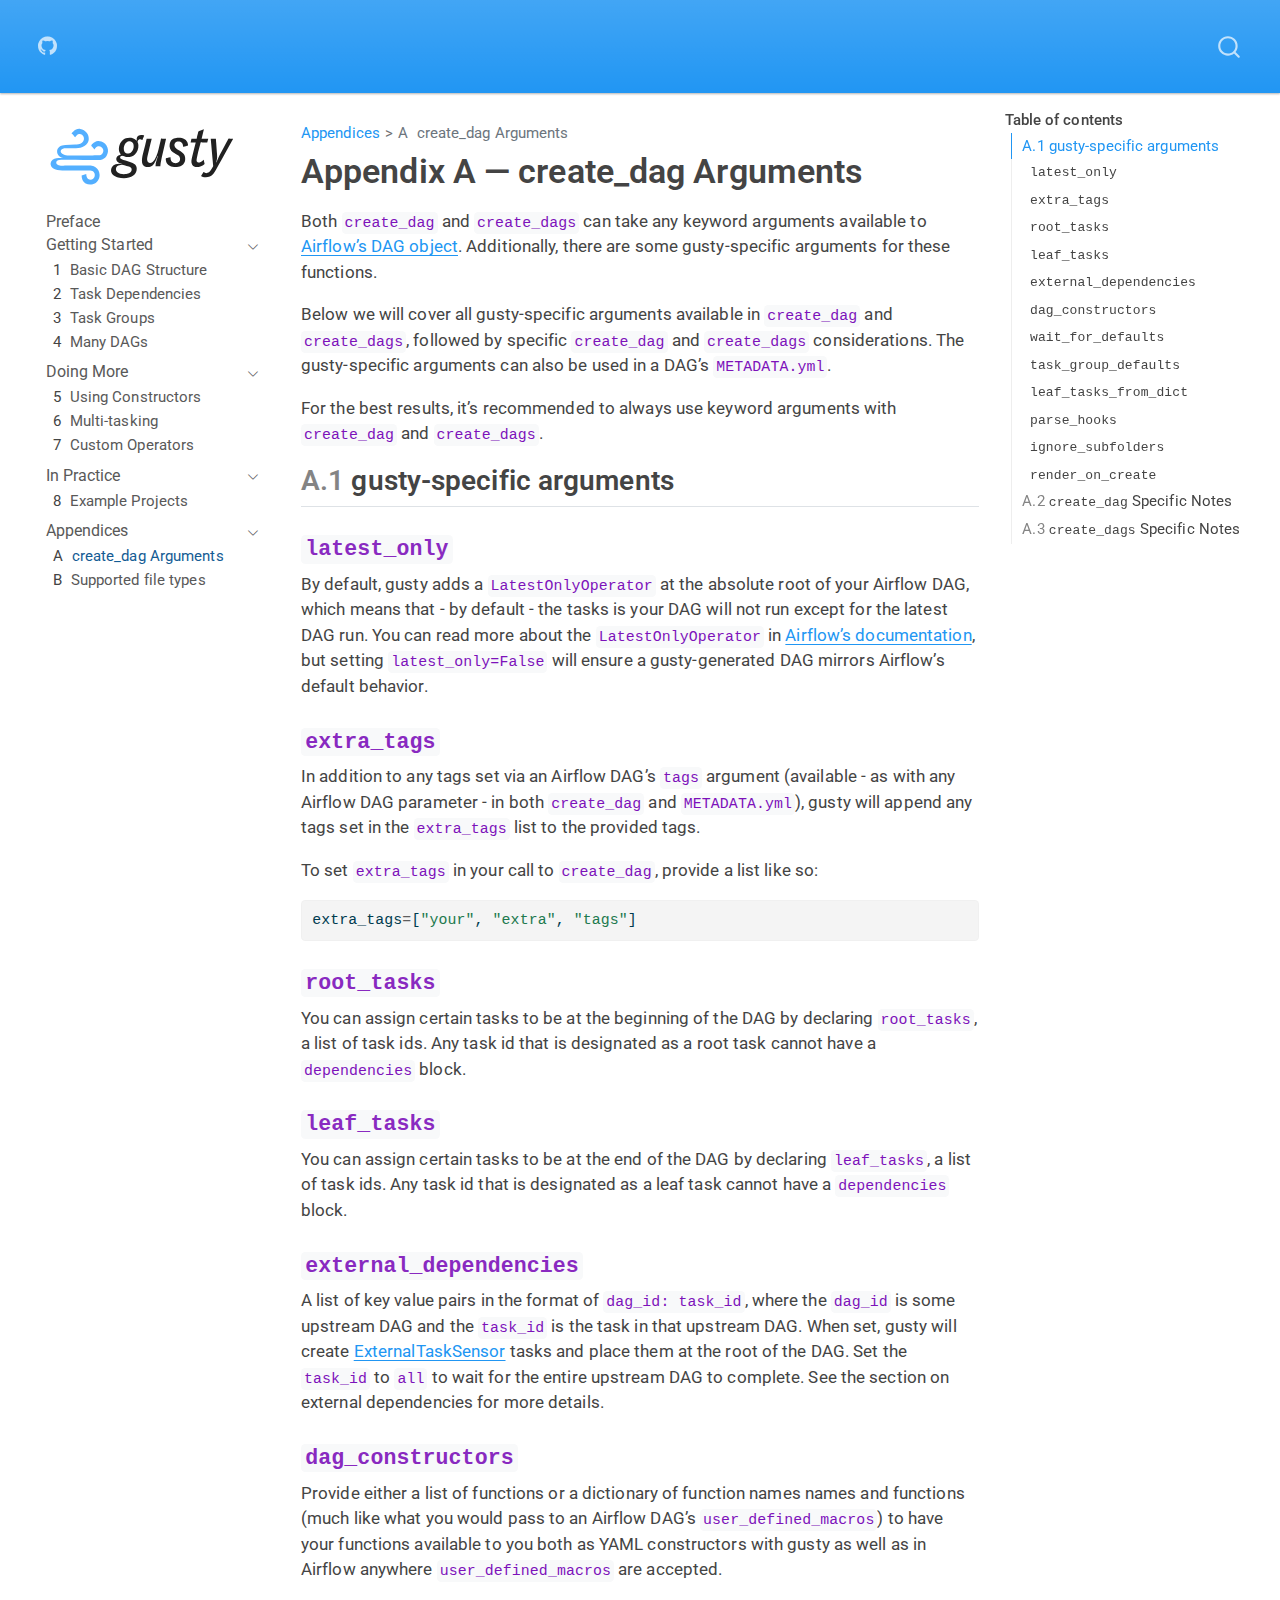
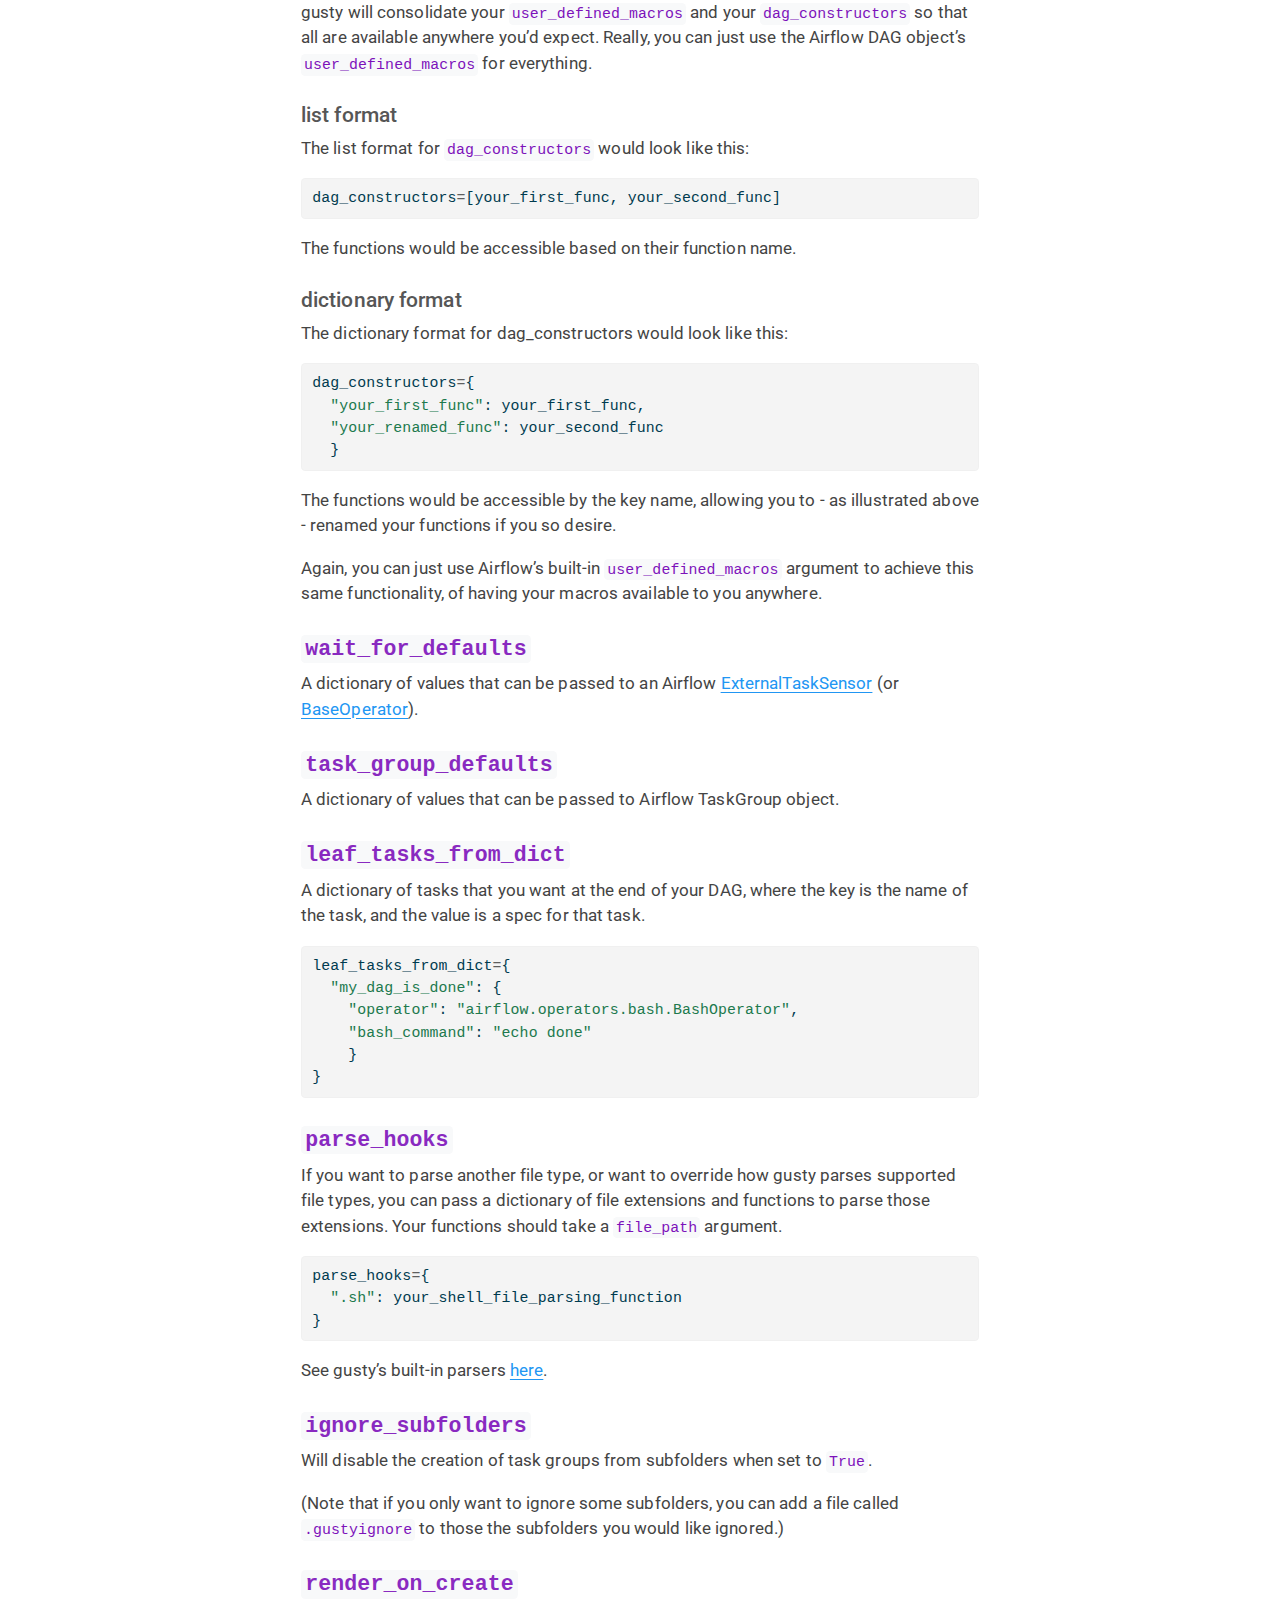
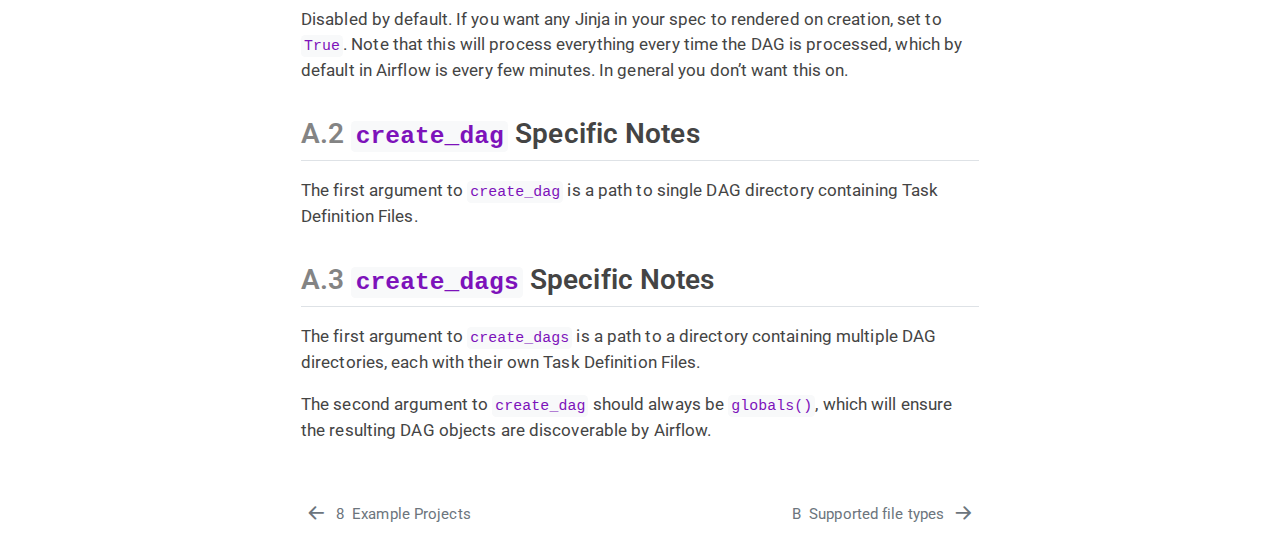
==== commit 072dbb28: "Built site for gh-pages" ====
--- a/create-dag-args.html
+++ b/create-dag-args.html
@@ -2,7 +2,7 @@
 <html xmlns="http://www.w3.org/1999/xhtml" lang="en" xml:lang="en"><head>
 
 <meta charset="utf-8">
-<meta name="generator" content="quarto-1.3.340">
+<meta name="generator" content="quarto-1.4.549">
 
 <meta name="viewport" content="width=device-width, initial-scale=1.0, user-scalable=yes">
 
@@ -22,7 +22,7 @@
 }
 /* CSS for syntax highlighting */
 pre > code.sourceCode { white-space: pre; position: relative; }
-pre > code.sourceCode > span { display: inline-block; line-height: 1.25; }
+pre > code.sourceCode > span { line-height: 1.25; }
 pre > code.sourceCode > span:empty { height: 1.2em; }
 .sourceCode { overflow: visible; }
 code.sourceCode > span { color: inherit; text-decoration: inherit; }
@@ -81,7 +81,13 @@
   "collapse-after": 3,
   "panel-placement": "end",
   "type": "overlay",
-  "limit": 20,
+  "limit": 50,
+  "keyboard-shortcut": [
+    "f",
+    "/",
+    "s"
+  ],
+  "show-item-context": false,
   "language": {
     "search-no-results-text": "No results",
     "search-matching-documents-text": "matching documents",
@@ -90,8 +96,10 @@
     "search-more-match-text": "more match in this document",
     "search-more-matches-text": "more matches in this document",
     "search-clear-button-title": "Clear",
+    "search-text-placeholder": "",
     "search-detached-cancel-button-title": "Cancel",
-    "search-submit-button-title": "Submit"
+    "search-submit-button-title": "Submit",
+    "search-label": "Search"
   }
 }</script>
 
@@ -102,7 +110,7 @@
 
 <div id="quarto-search-results"></div>
   <header id="quarto-header" class="headroom fixed-top">
-    <nav class="navbar navbar-expand-lg navbar-dark ">
+    <nav class="navbar navbar-expand-lg " data-bs-theme="dark">
       <div class="navbar-container container-fluid">
             <div id="quarto-search" class="" title="Search"></div>
           <button class="navbar-toggler" type="button" data-bs-toggle="collapse" data-bs-target="#navbarCollapse" aria-controls="navbarCollapse" aria-expanded="false" aria-label="Toggle navigation" onclick="if (window.quartoToggleHeadroom) { window.quartoToggleHeadroom(); }">
@@ -111,44 +119,36 @@
           <div class="collapse navbar-collapse" id="navbarCollapse">
             <ul class="navbar-nav navbar-nav-scroll me-auto">
   <li class="nav-item compact">
-    <a class="nav-link" href="https://github.com/pipeline-tools/gusty" rel="" target=""><i class="bi bi-github" role="img">
+    <a class="nav-link" href="https://github.com/pipeline-tools/gusty"> <i class="bi bi-github" role="img">
 </i> 
- <span class="menu-text"></span></a>
+<span class="menu-text"></span></a>
   </li>  
 </ul>
-            <div class="quarto-navbar-tools ms-auto">
+          </div> <!-- /navcollapse -->
+          <div class="quarto-navbar-tools">
 </div>
-          </div> <!-- /navcollapse -->
       </div> <!-- /container-fluid -->
     </nav>
   <nav class="quarto-secondary-nav">
     <div class="container-fluid d-flex">
-      <button type="button" class="quarto-btn-toggle btn" data-bs-toggle="collapse" data-bs-target="#quarto-sidebar,#quarto-sidebar-glass" aria-controls="quarto-sidebar" aria-expanded="false" aria-label="Toggle sidebar navigation" onclick="if (window.quartoToggleHeadroom) { window.quartoToggleHeadroom(); }">
+      <button type="button" class="quarto-btn-toggle btn" data-bs-toggle="collapse" data-bs-target=".quarto-sidebar-collapse-item" aria-controls="quarto-sidebar" aria-expanded="false" aria-label="Toggle sidebar navigation" onclick="if (window.quartoToggleHeadroom) { window.quartoToggleHeadroom(); }">
         <i class="bi bi-layout-text-sidebar-reverse"></i>
       </button>
-      <nav class="quarto-page-breadcrumbs" aria-label="breadcrumb"><ol class="breadcrumb"><li class="breadcrumb-item"><a href="./create-dag-args.html">Appendices</a></li><li class="breadcrumb-item"><a href="./create-dag-args.html"><span class="chapter-number">A</span>&nbsp; <span class="chapter-title">create_dag Arguments</span></a></li></ol></nav>
-      <a class="flex-grow-1" role="button" data-bs-toggle="collapse" data-bs-target="#quarto-sidebar,#quarto-sidebar-glass" aria-controls="quarto-sidebar" aria-expanded="false" aria-label="Toggle sidebar navigation" onclick="if (window.quartoToggleHeadroom) { window.quartoToggleHeadroom(); }">      
-      </a>
-      <button type="button" class="btn quarto-search-button" aria-label="Search" onclick="window.quartoOpenSearch();">
-        <i class="bi bi-search"></i>
-      </button>
+        <nav class="quarto-page-breadcrumbs" aria-label="breadcrumb"><ol class="breadcrumb"><li class="breadcrumb-item"><a href="./create-dag-args.html">Appendices</a></li><li class="breadcrumb-item"><a href="./create-dag-args.html"><span class="chapter-number">A</span>&nbsp; <span class="chapter-title">create_dag Arguments</span></a></li></ol></nav>
+        <a class="flex-grow-1" role="button" data-bs-toggle="collapse" data-bs-target=".quarto-sidebar-collapse-item" aria-controls="quarto-sidebar" aria-expanded="false" aria-label="Toggle sidebar navigation" onclick="if (window.quartoToggleHeadroom) { window.quartoToggleHeadroom(); }">      
+        </a>
     </div>
   </nav>
 </header>
 <!-- content -->
 <div id="quarto-content" class="quarto-container page-columns page-rows-contents page-layout-article page-navbar">
 <!-- sidebar -->
-  <nav id="quarto-sidebar" class="sidebar collapse collapse-horizontal sidebar-navigation floating overflow-auto">
+  <nav id="quarto-sidebar" class="sidebar collapse collapse-horizontal quarto-sidebar-collapse-item sidebar-navigation floating overflow-auto">
     <div class="pt-lg-2 mt-2 text-left sidebar-header">
       <a href="./index.html" class="sidebar-logo-link">
       <img src="./media/logo/logo_500.svg" alt="" class="sidebar-logo py-0 d-lg-inline d-none">
       </a>
       </div>
-        <div class="mt-2 flex-shrink-0 align-items-center">
-        <div class="sidebar-search">
-        <div id="quarto-search" class="" title="Search"></div>
-        </div>
-        </div>
     <div class="sidebar-menu-container"> 
     <ul class="list-unstyled mt-1">
         <li class="sidebar-item">
@@ -264,7 +264,7 @@
     </ul>
     </div>
 </nav>
-<div id="quarto-sidebar-glass" data-bs-toggle="collapse" data-bs-target="#quarto-sidebar,#quarto-sidebar-glass"></div>
+<div id="quarto-sidebar-glass" class="quarto-sidebar-collapse-item" data-bs-toggle="collapse" data-bs-target=".quarto-sidebar-collapse-item"></div>
 <!-- margin-sidebar -->
     <div id="quarto-margin-sidebar" class="sidebar margin-sidebar">
         <nav id="TOC" role="doc-toc" class="toc-active">
@@ -294,7 +294,7 @@
 <!-- main -->
 <main class="content" id="quarto-document-content">
 
-<header id="title-block-header" class="quarto-title-block default">
+<header id="title-block-header" class="quarto-title-block default"><nav class="quarto-page-breadcrumbs quarto-title-breadcrumbs d-none d-lg-block" aria-label="breadcrumb"><ol class="breadcrumb"><li class="breadcrumb-item"><a href="./create-dag-args.html">Appendices</a></li><li class="breadcrumb-item"><a href="./create-dag-args.html"><span class="chapter-number">A</span>&nbsp; <span class="chapter-title">create_dag Arguments</span></a></li></ol></nav>
 <div class="quarto-title">
 <h1 class="title">Appendix A — create_dag Arguments</h1>
 </div>
@@ -309,7 +309,9 @@
   </div>
   
 
+
 </header>
+
 
 <p>Both <code>create_dag</code> and <code>create_dags</code> can take any keyword arguments available to <a href="https://airflow.apache.org/docs/apache-airflow/stable/_api/airflow/models/dag/index.html#airflow.models.dag.DAG">Airflow’s DAG object</a>. Additionally, there are some gusty-specific arguments for these functions.</p>
 <p>Below we will cover all gusty-specific arguments available in <code>create_dag</code> and <code>create_dags</code>, followed by specific <code>create_dag</code> and <code>create_dags</code> considerations. The gusty-specific arguments can also be used in a DAG’s <code>METADATA.yml</code>.</p>
@@ -388,6 +390,7 @@
 <section id="ignore_subfolders" class="level3">
 <h3 class="anchored" data-anchor-id="ignore_subfolders"><code>ignore_subfolders</code></h3>
 <p>Will disable the creation of task groups from subfolders when set to <code>True</code>.</p>
+<p>(Note that if you only want to ignore some subfolders, you can add a file called <code>.gustyignore</code> to those the subfolders you would like ignored.)</p>
 </section>
 <section id="render_on_create" class="level3">
 <h3 class="anchored" data-anchor-id="render_on_create"><code>render_on_create</code></h3>
@@ -486,10 +489,9 @@
     // clear code selection
     e.clearSelection();
   });
-  function tippyHover(el, contentFn) {
+  function tippyHover(el, contentFn, onTriggerFn, onUntriggerFn) {
     const config = {
       allowHTML: true,
-      content: contentFn,
       maxWidth: 500,
       delay: 100,
       arrow: false,
@@ -499,8 +501,17 @@
       interactive: true,
       interactiveBorder: 10,
       theme: 'quarto',
-      placement: 'bottom-start'
+      placement: 'bottom-start',
     };
+    if (contentFn) {
+      config.content = contentFn;
+    }
+    if (onTriggerFn) {
+      config.onTrigger = onTriggerFn;
+    }
+    if (onUntriggerFn) {
+      config.onUntrigger = onUntriggerFn;
+    }
     window.tippy(el, config); 
   }
   const noterefs = window.document.querySelectorAll('a[role="doc-noteref"]');
@@ -513,6 +524,125 @@
       const id = href.replace(/^#\/?/, "");
       const note = window.document.getElementById(id);
       return note.innerHTML;
+    });
+  }
+  const xrefs = window.document.querySelectorAll('a.quarto-xref');
+  const processXRef = (id, note) => {
+    // Strip column container classes
+    const stripColumnClz = (el) => {
+      el.classList.remove("page-full", "page-columns");
+      if (el.children) {
+        for (const child of el.children) {
+          stripColumnClz(child);
+        }
+      }
+    }
+    stripColumnClz(note)
+    if (id === null || id.startsWith('sec-')) {
+      // Special case sections, only their first couple elements
+      const container = document.createElement("div");
+      if (note.children && note.children.length > 2) {
+        container.appendChild(note.children[0].cloneNode(true));
+        for (let i = 1; i < note.children.length; i++) {
+          const child = note.children[i];
+          if (child.tagName === "P" && child.innerText === "") {
+            continue;
+          } else {
+            container.appendChild(child.cloneNode(true));
+            break;
+          }
+        }
+        if (window.Quarto?.typesetMath) {
+          window.Quarto.typesetMath(container);
+        }
+        return container.innerHTML
+      } else {
+        if (window.Quarto?.typesetMath) {
+          window.Quarto.typesetMath(note);
+        }
+        return note.innerHTML;
+      }
+    } else {
+      // Remove any anchor links if they are present
+      const anchorLink = note.querySelector('a.anchorjs-link');
+      if (anchorLink) {
+        anchorLink.remove();
+      }
+      if (window.Quarto?.typesetMath) {
+        window.Quarto.typesetMath(note);
+      }
+      // TODO in 1.5, we should make sure this works without a callout special case
+      if (note.classList.contains("callout")) {
+        return note.outerHTML;
+      } else {
+        return note.innerHTML;
+      }
+    }
+  }
+  for (var i=0; i<xrefs.length; i++) {
+    const xref = xrefs[i];
+    tippyHover(xref, undefined, function(instance) {
+      instance.disable();
+      let url = xref.getAttribute('href');
+      let hash = undefined; 
+      if (url.startsWith('#')) {
+        hash = url;
+      } else {
+        try { hash = new URL(url).hash; } catch {}
+      }
+      if (hash) {
+        const id = hash.replace(/^#\/?/, "");
+        const note = window.document.getElementById(id);
+        if (note !== null) {
+          try {
+            const html = processXRef(id, note.cloneNode(true));
+            instance.setContent(html);
+          } finally {
+            instance.enable();
+            instance.show();
+          }
+        } else {
+          // See if we can fetch this
+          fetch(url.split('#')[0])
+          .then(res => res.text())
+          .then(html => {
+            const parser = new DOMParser();
+            const htmlDoc = parser.parseFromString(html, "text/html");
+            const note = htmlDoc.getElementById(id);
+            if (note !== null) {
+              const html = processXRef(id, note);
+              instance.setContent(html);
+            } 
+          }).finally(() => {
+            instance.enable();
+            instance.show();
+          });
+        }
+      } else {
+        // See if we can fetch a full url (with no hash to target)
+        // This is a special case and we should probably do some content thinning / targeting
+        fetch(url)
+        .then(res => res.text())
+        .then(html => {
+          const parser = new DOMParser();
+          const htmlDoc = parser.parseFromString(html, "text/html");
+          const note = htmlDoc.querySelector('main.content');
+          if (note !== null) {
+            // This should only happen for chapter cross references
+            // (since there is no id in the URL)
+            // remove the first header
+            if (note.children.length > 0 && note.children[0].tagName === "HEADER") {
+              note.children[0].remove();
+            }
+            const html = processXRef(null, note);
+            instance.setContent(html);
+          } 
+        }).finally(() => {
+          instance.enable();
+          instance.show();
+        });
+      }
+    }, function(instance) {
     });
   }
       let selectedAnnoteEl;
@@ -556,6 +686,7 @@
             }
             div.style.top = top - 2 + "px";
             div.style.height = height + 4 + "px";
+            div.style.left = 0;
             let gutterDiv = window.document.getElementById("code-annotation-line-highlight-gutter");
             if (gutterDiv === null) {
               gutterDiv = window.document.createElement("div");
@@ -581,6 +712,32 @@
         });
         selectedAnnoteEl = undefined;
       };
+        // Handle positioning of the toggle
+    window.addEventListener(
+      "resize",
+      throttle(() => {
+        elRect = undefined;
+        if (selectedAnnoteEl) {
+          selectCodeLines(selectedAnnoteEl);
+        }
+      }, 10)
+    );
+    function throttle(fn, ms) {
+    let throttle = false;
+    let timer;
+      return (...args) => {
+        if(!throttle) { // first call gets through
+            fn.apply(this, args);
+            throttle = true;
+        } else { // all the others get throttled
+            if(timer) clearTimeout(timer); // cancel #2
+            timer = setTimeout(() => {
+              fn.apply(this, args);
+              timer = throttle = false;
+            }, ms);
+        }
+      };
+    }
       // Attach click handler to the DT
       const annoteDls = window.document.querySelectorAll('dt[data-target-cell]');
       for (const annoteDlNode of annoteDls) {
@@ -642,12 +799,12 @@
 </script>
 <nav class="page-navigation">
   <div class="nav-page nav-page-previous">
-      <a href="./example-projects.html" class="pagination-link">
+      <a href="./example-projects.html" class="pagination-link  aria-label=" &lt;span="" projects&lt;="" span&gt;"="">
         <i class="bi bi-arrow-left-short"></i> <span class="nav-page-text"><span class="chapter-number">8</span>&nbsp; <span class="chapter-title">Example Projects</span></span>
       </a>          
   </div>
   <div class="nav-page nav-page-next">
-      <a href="./supported-file-types.html" class="pagination-link">
+      <a href="./supported-file-types.html" class="pagination-link" aria-label="<span class='chapter-number'>B</span>&nbsp; <span class='chapter-title'>Supported file types</span>">
         <span class="nav-page-text"><span class="chapter-number">B</span>&nbsp; <span class="chapter-title">Supported file types</span></span> <i class="bi bi-arrow-right-short"></i>
       </a>
   </div>
@@ -656,4 +813,5 @@
 
 
 
+
 </body></html>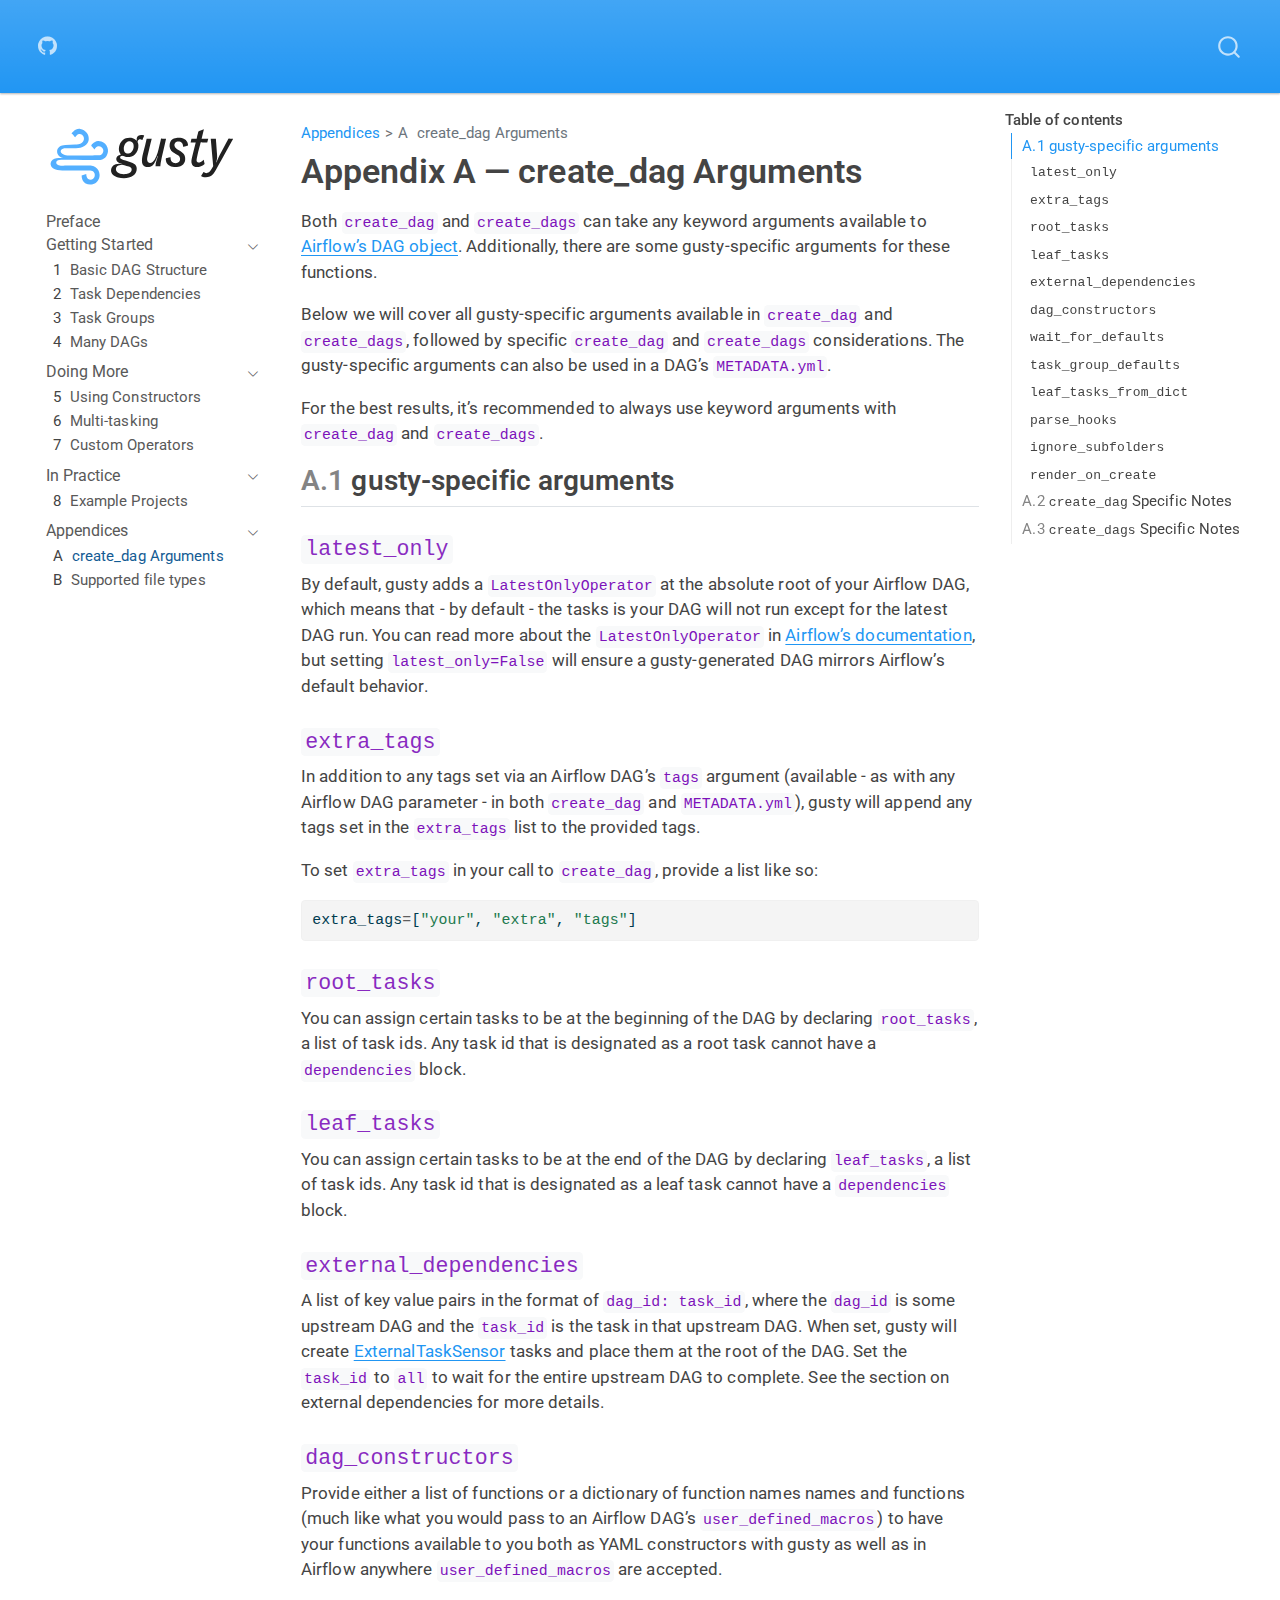
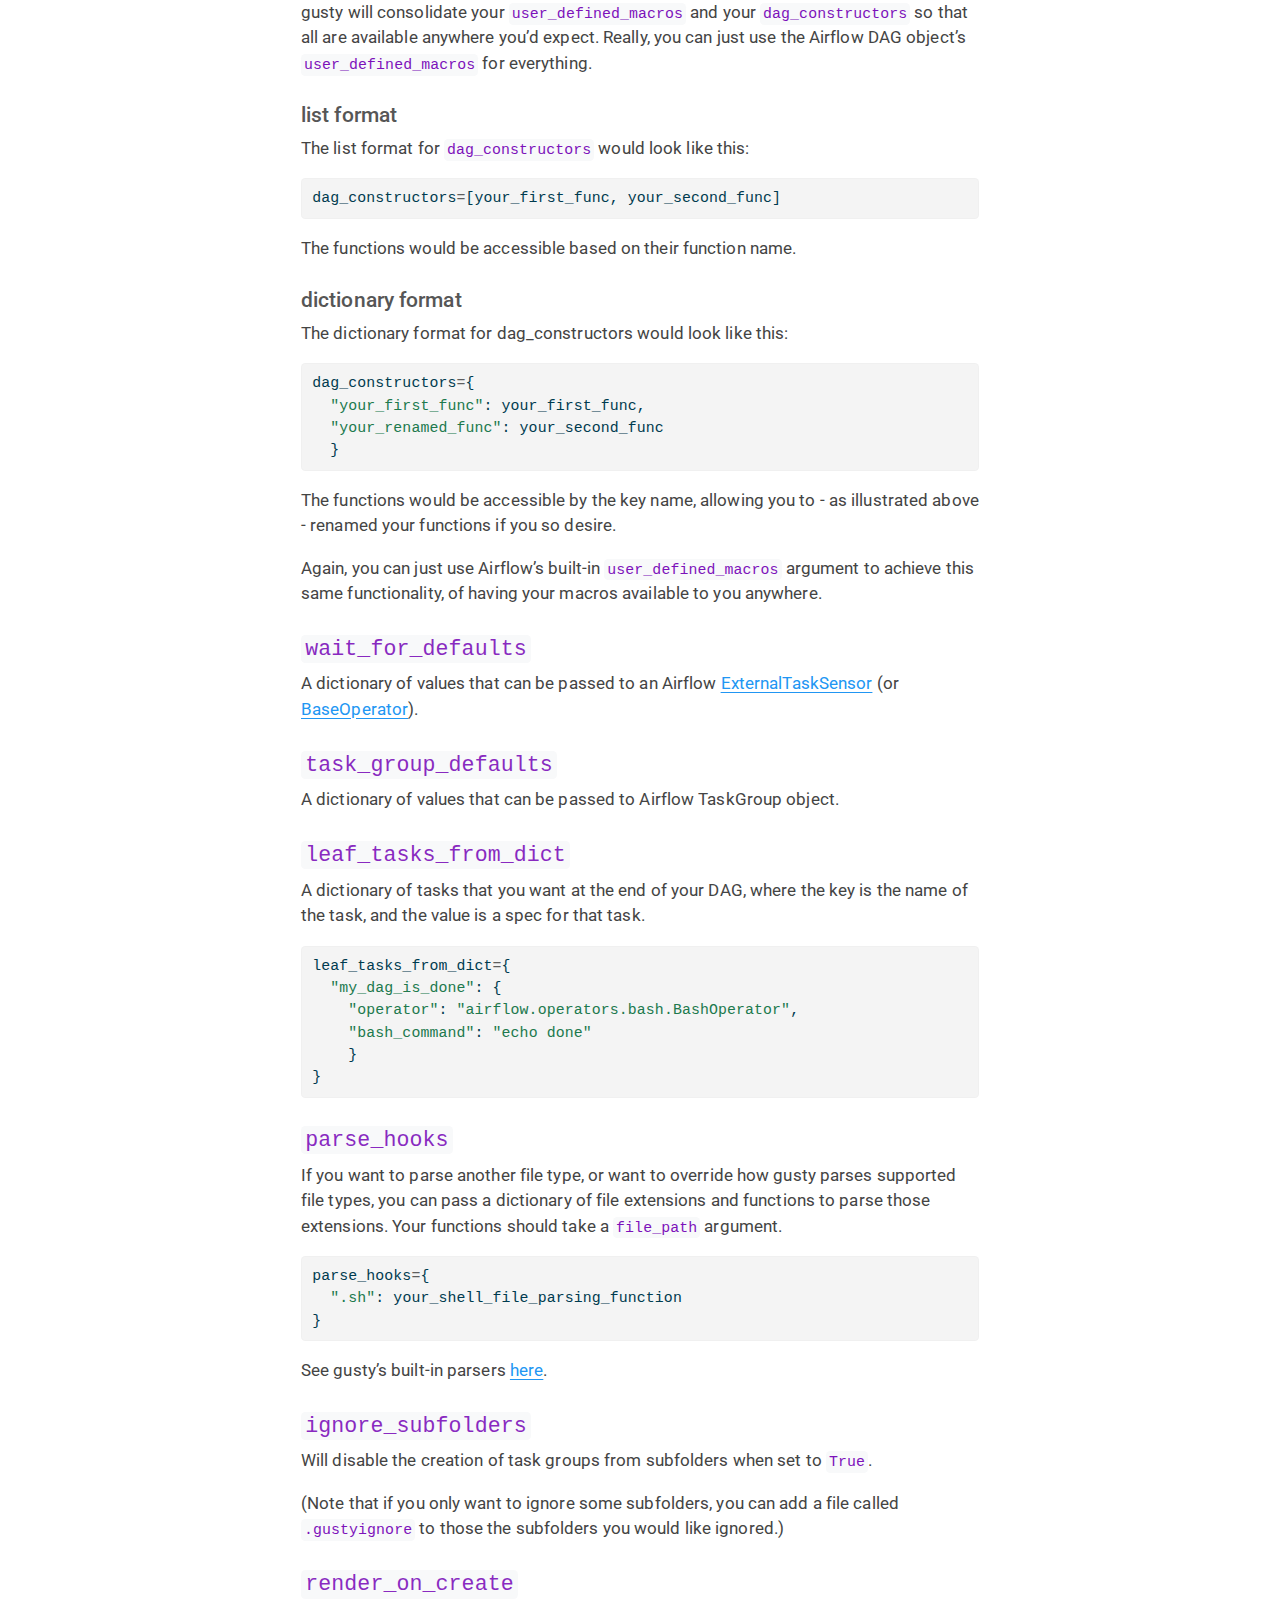
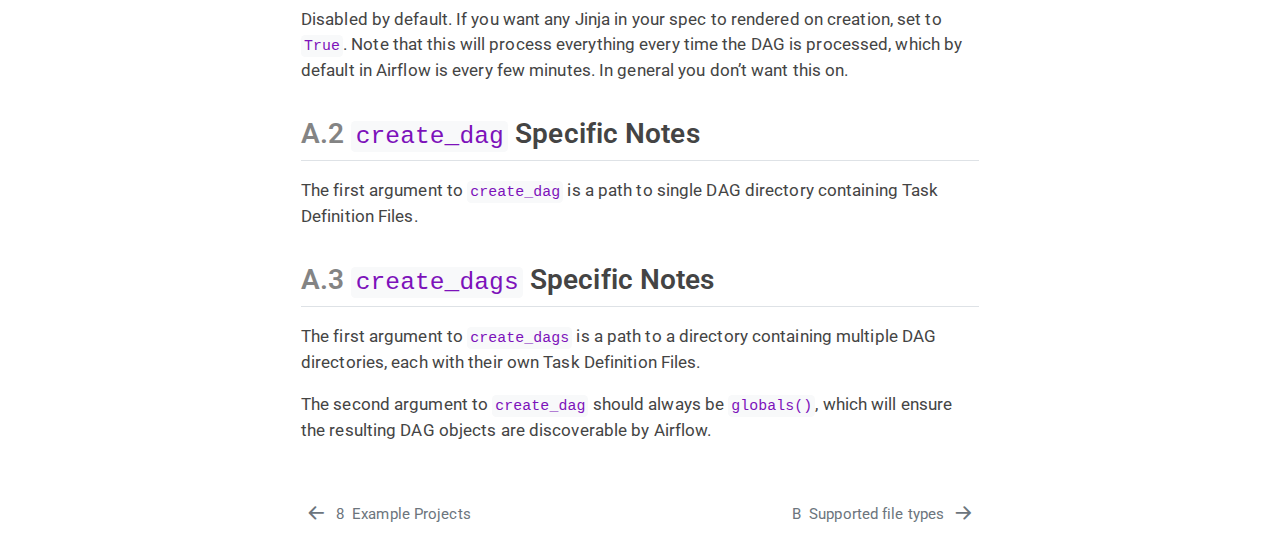
==== commit 0aad9402: "Built site for gh-pages" ====
--- a/create-dag-args.html
+++ b/create-dag-args.html
@@ -2,7 +2,7 @@
 <html xmlns="http://www.w3.org/1999/xhtml" lang="en" xml:lang="en"><head>
 
 <meta charset="utf-8">
-<meta name="generator" content="quarto-1.4.549">
+<meta name="generator" content="quarto-1.6.42">
 
 <meta name="viewport" content="width=device-width, initial-scale=1.0, user-scalable=yes">
 
@@ -33,7 +33,7 @@
 }
 @media print {
 pre > code.sourceCode { white-space: pre-wrap; }
-pre > code.sourceCode > span { text-indent: -5em; padding-left: 5em; }
+pre > code.sourceCode > span { display: inline-block; text-indent: -5em; padding-left: 5em; }
 }
 pre.numberSource code
   { counter-reset: source-line 0; }
@@ -71,10 +71,10 @@
 <script src="site_libs/quarto-html/tippy.umd.min.js"></script>
 <script src="site_libs/quarto-html/anchor.min.js"></script>
 <link href="site_libs/quarto-html/tippy.css" rel="stylesheet">
-<link href="site_libs/quarto-html/quarto-syntax-highlighting.css" rel="stylesheet" id="quarto-text-highlighting-styles">
+<link href="site_libs/quarto-html/quarto-syntax-highlighting-2f5df379a58b258e96c21c0638c20c03.css" rel="stylesheet" id="quarto-text-highlighting-styles">
 <script src="site_libs/bootstrap/bootstrap.min.js"></script>
 <link href="site_libs/bootstrap/bootstrap-icons.css" rel="stylesheet">
-<link href="site_libs/bootstrap/bootstrap.min.css" rel="stylesheet" id="quarto-bootstrap" data-mode="light">
+<link href="site_libs/bootstrap/bootstrap-b4a8c6708121159c17675584afda1d05.min.css" rel="stylesheet" append-hash="true" id="quarto-bootstrap" data-mode="light">
 <script id="quarto-search-options" type="application/json">{
   "location": "navbar",
   "copy-button": false,
@@ -113,7 +113,7 @@
     <nav class="navbar navbar-expand-lg " data-bs-theme="dark">
       <div class="navbar-container container-fluid">
             <div id="quarto-search" class="" title="Search"></div>
-          <button class="navbar-toggler" type="button" data-bs-toggle="collapse" data-bs-target="#navbarCollapse" aria-controls="navbarCollapse" aria-expanded="false" aria-label="Toggle navigation" onclick="if (window.quartoToggleHeadroom) { window.quartoToggleHeadroom(); }">
+          <button class="navbar-toggler" type="button" data-bs-toggle="collapse" data-bs-target="#navbarCollapse" aria-controls="navbarCollapse" role="menu" aria-expanded="false" aria-label="Toggle navigation" onclick="if (window.quartoToggleHeadroom) { window.quartoToggleHeadroom(); }">
   <span class="navbar-toggler-icon"></span>
 </button>
           <div class="collapse navbar-collapse" id="navbarCollapse">
@@ -125,17 +125,17 @@
   </li>  
 </ul>
           </div> <!-- /navcollapse -->
-          <div class="quarto-navbar-tools">
+            <div class="quarto-navbar-tools">
 </div>
       </div> <!-- /container-fluid -->
     </nav>
   <nav class="quarto-secondary-nav">
     <div class="container-fluid d-flex">
-      <button type="button" class="quarto-btn-toggle btn" data-bs-toggle="collapse" data-bs-target=".quarto-sidebar-collapse-item" aria-controls="quarto-sidebar" aria-expanded="false" aria-label="Toggle sidebar navigation" onclick="if (window.quartoToggleHeadroom) { window.quartoToggleHeadroom(); }">
+      <button type="button" class="quarto-btn-toggle btn" data-bs-toggle="collapse" role="button" data-bs-target=".quarto-sidebar-collapse-item" aria-controls="quarto-sidebar" aria-expanded="false" aria-label="Toggle sidebar navigation" onclick="if (window.quartoToggleHeadroom) { window.quartoToggleHeadroom(); }">
         <i class="bi bi-layout-text-sidebar-reverse"></i>
       </button>
         <nav class="quarto-page-breadcrumbs" aria-label="breadcrumb"><ol class="breadcrumb"><li class="breadcrumb-item"><a href="./create-dag-args.html">Appendices</a></li><li class="breadcrumb-item"><a href="./create-dag-args.html"><span class="chapter-number">A</span>&nbsp; <span class="chapter-title">create_dag Arguments</span></a></li></ol></nav>
-        <a class="flex-grow-1" role="button" data-bs-toggle="collapse" data-bs-target=".quarto-sidebar-collapse-item" aria-controls="quarto-sidebar" aria-expanded="false" aria-label="Toggle sidebar navigation" onclick="if (window.quartoToggleHeadroom) { window.quartoToggleHeadroom(); }">      
+        <a class="flex-grow-1" role="navigation" data-bs-toggle="collapse" data-bs-target=".quarto-sidebar-collapse-item" aria-controls="quarto-sidebar" aria-expanded="false" aria-label="Toggle sidebar navigation" onclick="if (window.quartoToggleHeadroom) { window.quartoToggleHeadroom(); }">      
         </a>
     </div>
   </nav>
@@ -159,9 +159,9 @@
 </li>
         <li class="sidebar-item sidebar-item-section">
       <div class="sidebar-item-container"> 
-            <a class="sidebar-item-text sidebar-link text-start" data-bs-toggle="collapse" data-bs-target="#quarto-sidebar-section-1" aria-expanded="true">
+            <a class="sidebar-item-text sidebar-link text-start" data-bs-toggle="collapse" data-bs-target="#quarto-sidebar-section-1" role="navigation" aria-expanded="true">
  <span class="menu-text">Getting Started</span></a>
-          <a class="sidebar-item-toggle text-start" data-bs-toggle="collapse" data-bs-target="#quarto-sidebar-section-1" aria-expanded="true" aria-label="Toggle section">
+          <a class="sidebar-item-toggle text-start" data-bs-toggle="collapse" data-bs-target="#quarto-sidebar-section-1" role="navigation" aria-expanded="true" aria-label="Toggle section">
             <i class="bi bi-chevron-right ms-2"></i>
           </a> 
       </div>
@@ -194,9 +194,9 @@
   </li>
         <li class="sidebar-item sidebar-item-section">
       <div class="sidebar-item-container"> 
-            <a class="sidebar-item-text sidebar-link text-start" data-bs-toggle="collapse" data-bs-target="#quarto-sidebar-section-2" aria-expanded="true">
+            <a class="sidebar-item-text sidebar-link text-start" data-bs-toggle="collapse" data-bs-target="#quarto-sidebar-section-2" role="navigation" aria-expanded="true">
  <span class="menu-text">Doing More</span></a>
-          <a class="sidebar-item-toggle text-start" data-bs-toggle="collapse" data-bs-target="#quarto-sidebar-section-2" aria-expanded="true" aria-label="Toggle section">
+          <a class="sidebar-item-toggle text-start" data-bs-toggle="collapse" data-bs-target="#quarto-sidebar-section-2" role="navigation" aria-expanded="true" aria-label="Toggle section">
             <i class="bi bi-chevron-right ms-2"></i>
           </a> 
       </div>
@@ -223,9 +223,9 @@
   </li>
         <li class="sidebar-item sidebar-item-section">
       <div class="sidebar-item-container"> 
-            <a class="sidebar-item-text sidebar-link text-start" data-bs-toggle="collapse" data-bs-target="#quarto-sidebar-section-3" aria-expanded="true">
+            <a class="sidebar-item-text sidebar-link text-start" data-bs-toggle="collapse" data-bs-target="#quarto-sidebar-section-3" role="navigation" aria-expanded="true">
  <span class="menu-text">In Practice</span></a>
-          <a class="sidebar-item-toggle text-start" data-bs-toggle="collapse" data-bs-target="#quarto-sidebar-section-3" aria-expanded="true" aria-label="Toggle section">
+          <a class="sidebar-item-toggle text-start" data-bs-toggle="collapse" data-bs-target="#quarto-sidebar-section-3" role="navigation" aria-expanded="true" aria-label="Toggle section">
             <i class="bi bi-chevron-right ms-2"></i>
           </a> 
       </div>
@@ -240,9 +240,9 @@
   </li>
         <li class="sidebar-item sidebar-item-section">
       <div class="sidebar-item-container"> 
-            <a class="sidebar-item-text sidebar-link text-start" data-bs-toggle="collapse" data-bs-target="#quarto-sidebar-section-4" aria-expanded="true">
+            <a class="sidebar-item-text sidebar-link text-start" data-bs-toggle="collapse" data-bs-target="#quarto-sidebar-section-4" role="navigation" aria-expanded="true">
  <span class="menu-text">Appendices</span></a>
-          <a class="sidebar-item-toggle text-start" data-bs-toggle="collapse" data-bs-target="#quarto-sidebar-section-4" aria-expanded="true" aria-label="Toggle section">
+          <a class="sidebar-item-toggle text-start" data-bs-toggle="collapse" data-bs-target="#quarto-sidebar-section-4" role="navigation" aria-expanded="true" aria-label="Toggle section">
             <i class="bi bi-chevron-right ms-2"></i>
           </a> 
       </div>
@@ -445,18 +445,7 @@
     }
     return false;
   }
-  const clipboard = new window.ClipboardJS('.code-copy-button', {
-    text: function(trigger) {
-      const codeEl = trigger.previousElementSibling.cloneNode(true);
-      for (const childEl of codeEl.children) {
-        if (isCodeAnnotation(childEl)) {
-          childEl.remove();
-        }
-      }
-      return codeEl.innerText;
-    }
-  });
-  clipboard.on('success', function(e) {
+  const onCopySuccess = function(e) {
     // button target
     const button = e.trigger;
     // don't keep focus
@@ -488,7 +477,45 @@
     }, 1000);
     // clear code selection
     e.clearSelection();
+  }
+  const getTextToCopy = function(trigger) {
+      const codeEl = trigger.previousElementSibling.cloneNode(true);
+      for (const childEl of codeEl.children) {
+        if (isCodeAnnotation(childEl)) {
+          childEl.remove();
+        }
+      }
+      return codeEl.innerText;
+  }
+  const clipboard = new window.ClipboardJS('.code-copy-button:not([data-in-quarto-modal])', {
+    text: getTextToCopy
   });
+  clipboard.on('success', onCopySuccess);
+  if (window.document.getElementById('quarto-embedded-source-code-modal')) {
+    const clipboardModal = new window.ClipboardJS('.code-copy-button[data-in-quarto-modal]', {
+      text: getTextToCopy,
+      container: window.document.getElementById('quarto-embedded-source-code-modal')
+    });
+    clipboardModal.on('success', onCopySuccess);
+  }
+    var localhostRegex = new RegExp(/^(?:http|https):\/\/localhost\:?[0-9]*\//);
+    var mailtoRegex = new RegExp(/^mailto:/);
+      var filterRegex = new RegExp('/' + window.location.host + '/');
+    var isInternal = (href) => {
+        return filterRegex.test(href) || localhostRegex.test(href) || mailtoRegex.test(href);
+    }
+    // Inspect non-navigation links and adorn them if external
+ 	var links = window.document.querySelectorAll('a[href]:not(.nav-link):not(.navbar-brand):not(.toc-action):not(.sidebar-link):not(.sidebar-item-toggle):not(.pagination-link):not(.no-external):not([aria-hidden]):not(.dropdown-item):not(.quarto-navigation-tool):not(.about-link)');
+    for (var i=0; i<links.length; i++) {
+      const link = links[i];
+      if (!isInternal(link.href)) {
+        // undo the damage that might have been done by quarto-nav.js in the case of
+        // links that we want to consider external
+        if (link.dataset.originalHref !== undefined) {
+          link.href = link.dataset.originalHref;
+        }
+      }
+    }
   function tippyHover(el, contentFn, onTriggerFn, onUntriggerFn) {
     const config = {
       allowHTML: true,
@@ -523,7 +550,11 @@
       try { href = new URL(href).hash; } catch {}
       const id = href.replace(/^#\/?/, "");
       const note = window.document.getElementById(id);
-      return note.innerHTML;
+      if (note) {
+        return note.innerHTML;
+      } else {
+        return "";
+      }
     });
   }
   const xrefs = window.document.querySelectorAll('a.quarto-xref');
@@ -571,7 +602,6 @@
       if (window.Quarto?.typesetMath) {
         window.Quarto.typesetMath(note);
       }
-      // TODO in 1.5, we should make sure this works without a callout special case
       if (note.classList.contains("callout")) {
         return note.outerHTML;
       } else {
@@ -799,12 +829,12 @@
 </script>
 <nav class="page-navigation">
   <div class="nav-page nav-page-previous">
-      <a href="./example-projects.html" class="pagination-link  aria-label=" &lt;span="" projects&lt;="" span&gt;"="">
+      <a href="./example-projects.html" class="pagination-link" aria-label="Example Projects">
         <i class="bi bi-arrow-left-short"></i> <span class="nav-page-text"><span class="chapter-number">8</span>&nbsp; <span class="chapter-title">Example Projects</span></span>
       </a>          
   </div>
   <div class="nav-page nav-page-next">
-      <a href="./supported-file-types.html" class="pagination-link" aria-label="<span class='chapter-number'>B</span>&nbsp; <span class='chapter-title'>Supported file types</span>">
+      <a href="./supported-file-types.html" class="pagination-link" aria-label="Supported file types">
         <span class="nav-page-text"><span class="chapter-number">B</span>&nbsp; <span class="chapter-title">Supported file types</span></span> <i class="bi bi-arrow-right-short"></i>
       </a>
   </div>
--- a/site_libs/quarto-html/quarto-syntax-highlighting-2f5df379a58b258e96c21c0638c20c03.css
+++ b/site_libs/quarto-html/quarto-syntax-highlighting-2f5df379a58b258e96c21c0638c20c03.css
@@ -0,0 +1,205 @@
+/* quarto syntax highlight colors */
+:root {
+  --quarto-hl-ot-color: #003B4F;
+  --quarto-hl-at-color: #657422;
+  --quarto-hl-ss-color: #20794D;
+  --quarto-hl-an-color: #5E5E5E;
+  --quarto-hl-fu-color: #4758AB;
+  --quarto-hl-st-color: #20794D;
+  --quarto-hl-cf-color: #003B4F;
+  --quarto-hl-op-color: #5E5E5E;
+  --quarto-hl-er-color: #AD0000;
+  --quarto-hl-bn-color: #AD0000;
+  --quarto-hl-al-color: #AD0000;
+  --quarto-hl-va-color: #111111;
+  --quarto-hl-bu-color: inherit;
+  --quarto-hl-ex-color: inherit;
+  --quarto-hl-pp-color: #AD0000;
+  --quarto-hl-in-color: #5E5E5E;
+  --quarto-hl-vs-color: #20794D;
+  --quarto-hl-wa-color: #5E5E5E;
+  --quarto-hl-do-color: #5E5E5E;
+  --quarto-hl-im-color: #00769E;
+  --quarto-hl-ch-color: #20794D;
+  --quarto-hl-dt-color: #AD0000;
+  --quarto-hl-fl-color: #AD0000;
+  --quarto-hl-co-color: #5E5E5E;
+  --quarto-hl-cv-color: #5E5E5E;
+  --quarto-hl-cn-color: #8f5902;
+  --quarto-hl-sc-color: #5E5E5E;
+  --quarto-hl-dv-color: #AD0000;
+  --quarto-hl-kw-color: #003B4F;
+}
+
+/* other quarto variables */
+:root {
+  --quarto-font-monospace: SFMono-Regular, Menlo, Monaco, Consolas, "Liberation Mono", "Courier New", monospace;
+}
+
+pre > code.sourceCode > span {
+  color: #003B4F;
+}
+
+code span {
+  color: #003B4F;
+}
+
+code.sourceCode > span {
+  color: #003B4F;
+}
+
+div.sourceCode,
+div.sourceCode pre.sourceCode {
+  color: #003B4F;
+}
+
+code span.ot {
+  color: #003B4F;
+  font-style: inherit;
+}
+
+code span.at {
+  color: #657422;
+  font-style: inherit;
+}
+
+code span.ss {
+  color: #20794D;
+  font-style: inherit;
+}
+
+code span.an {
+  color: #5E5E5E;
+  font-style: inherit;
+}
+
+code span.fu {
+  color: #4758AB;
+  font-style: inherit;
+}
+
+code span.st {
+  color: #20794D;
+  font-style: inherit;
+}
+
+code span.cf {
+  color: #003B4F;
+  font-weight: bold;
+  font-style: inherit;
+}
+
+code span.op {
+  color: #5E5E5E;
+  font-style: inherit;
+}
+
+code span.er {
+  color: #AD0000;
+  font-style: inherit;
+}
+
+code span.bn {
+  color: #AD0000;
+  font-style: inherit;
+}
+
+code span.al {
+  color: #AD0000;
+  font-style: inherit;
+}
+
+code span.va {
+  color: #111111;
+  font-style: inherit;
+}
+
+code span.bu {
+  font-style: inherit;
+}
+
+code span.ex {
+  font-style: inherit;
+}
+
+code span.pp {
+  color: #AD0000;
+  font-style: inherit;
+}
+
+code span.in {
+  color: #5E5E5E;
+  font-style: inherit;
+}
+
+code span.vs {
+  color: #20794D;
+  font-style: inherit;
+}
+
+code span.wa {
+  color: #5E5E5E;
+  font-style: italic;
+}
+
+code span.do {
+  color: #5E5E5E;
+  font-style: italic;
+}
+
+code span.im {
+  color: #00769E;
+  font-style: inherit;
+}
+
+code span.ch {
+  color: #20794D;
+  font-style: inherit;
+}
+
+code span.dt {
+  color: #AD0000;
+  font-style: inherit;
+}
+
+code span.fl {
+  color: #AD0000;
+  font-style: inherit;
+}
+
+code span.co {
+  color: #5E5E5E;
+  font-style: inherit;
+}
+
+code span.cv {
+  color: #5E5E5E;
+  font-style: italic;
+}
+
+code span.cn {
+  color: #8f5902;
+  font-style: inherit;
+}
+
+code span.sc {
+  color: #5E5E5E;
+  font-style: inherit;
+}
+
+code span.dv {
+  color: #AD0000;
+  font-style: inherit;
+}
+
+code span.kw {
+  color: #003B4F;
+  font-weight: bold;
+  font-style: inherit;
+}
+
+.prevent-inlining {
+  content: "</";
+}
+
+/*# sourceMappingURL=35eb38a806ee71ea6d2563be2308c832.css.map */
